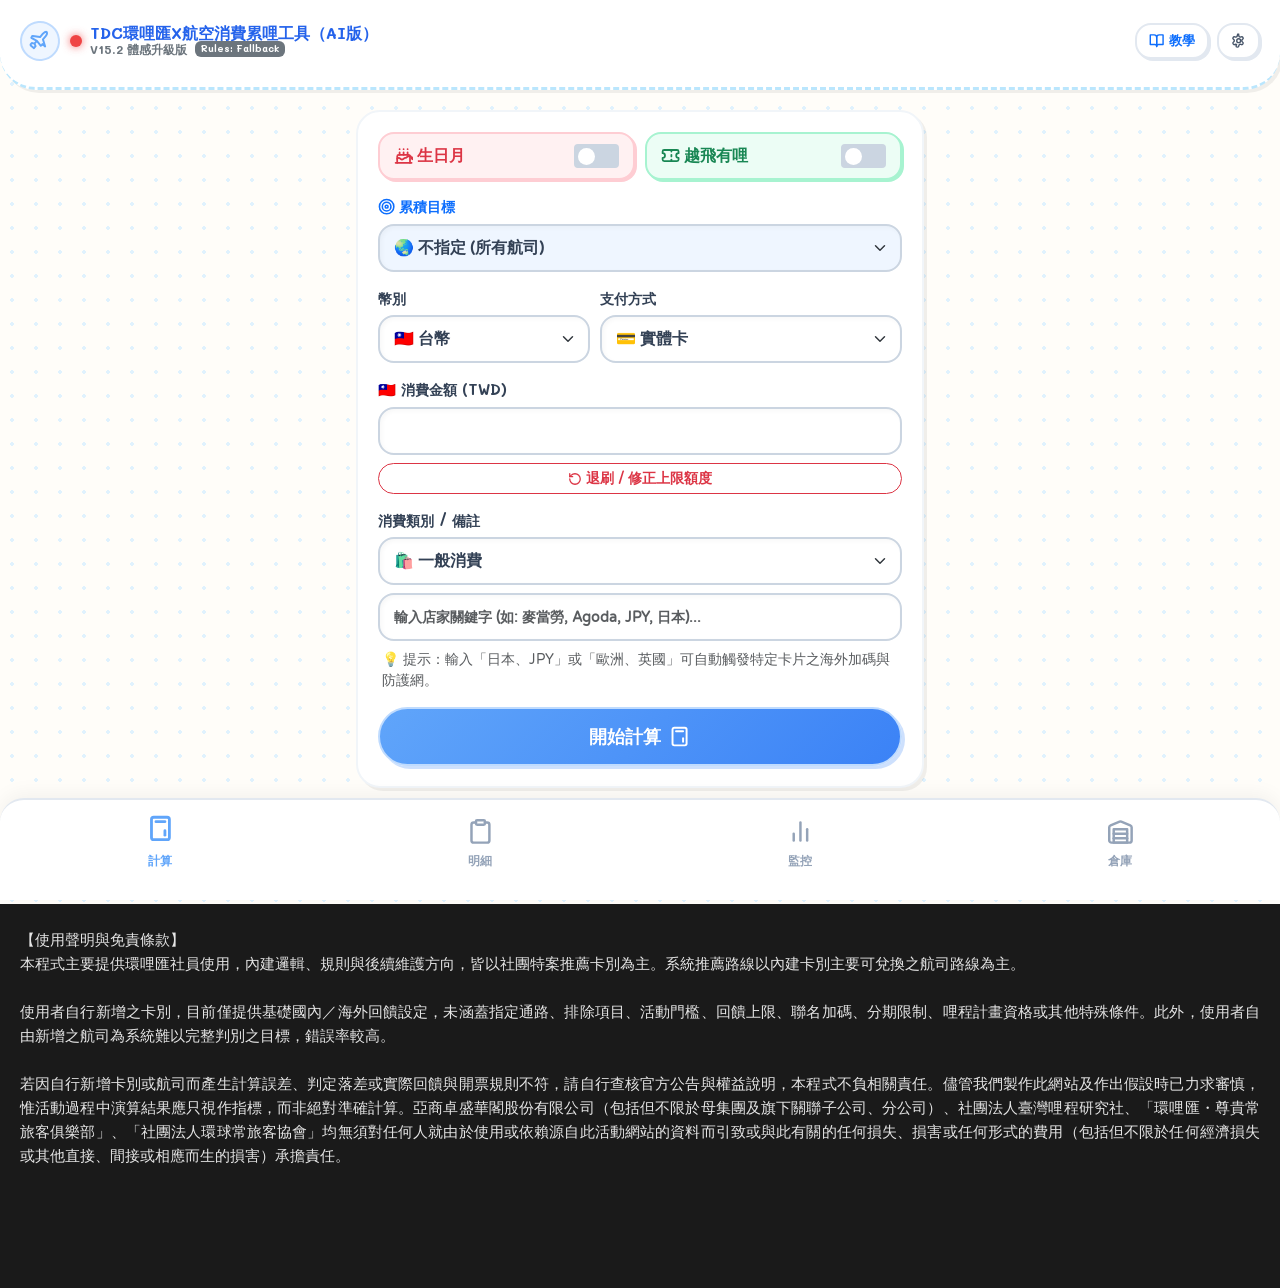
==== index.html @ 91fb5641 "Update index.html" ====
<!DOCTYPE html>
<html lang="zh-TW">
<head>
  <meta charset="UTF-8">
  <meta name="viewport" content="width=device-width, initial-scale=1.0, viewport-fit=cover">
  <title>TDC環哩匯X航空消費累哩工具（AI版） V15.2</title>

  <link href="https://fonts.googleapis.com/css2?family=Varela+Round&family=Mali:wght@500;700&family=Noto+Sans+TC:wght@400;700;900&display=swap" rel="stylesheet">
  <link href="https://cdn.jsdelivr.net/npm/bootstrap@5.3.0/dist/css/bootstrap.min.css" rel="stylesheet">
  <link href="css/style.css" rel="stylesheet">
</head>
<body>
  <svg xmlns="http://www.w3.org/2000/svg" style="display: none;">
    <symbol id="icon-plane" viewBox="0 0 24 24"><path d="M17.8 19.2 16 11l3.5-3.5C21 6 21.5 4 21 3c-.5-.5-2.5 0-4.5 1.5L13 8 4.8 6.2c-.5-.1-.9.2-1.1.6L3 8l6 4-3 3-3-1-2 2 4 4 2-2-1-3 3-3 4 6 1.2-.7c.4-.2.7-.6.6-1.1z"/></symbol>
    <symbol id="icon-book" viewBox="0 0 24 24"><path d="M2 3h6a4 4 0 0 1 4 4v14a3 3 0 0 0-3-3H2z"/><path d="M22 3h-6a4 4 0 0 0-4 4v14a3 3 0 0 1 3-3h7z"/></symbol>
    <symbol id="icon-gear" viewBox="0 0 24 24"><path d="M12.22 2h-.44a2 2 0 0 0-2 2v.18a2 2 0 0 1-1 1.73l-.43.25a2 2 0 0 1-2 0l-.15-.08a2 2 0 0 0-2.73.73l-.22.38a2 2 0 0 0 .73 2.73l.15.1a2 2 0 0 1 1 1.72v.51a2 2 0 0 1-1 1.74l-.15.09a2 2 0 0 0-.73 2.73l.22.38a2 2 0 0 0 2.73.73l.15-.08a2 2 0 0 1 2 0l.43.25a2 2 0 0 1-1 1.73V20a2 2 0 0 0 2 2h.44a2 2 0 0 0 2-2v-.18a2 2 0 0 1 1-1.73l.43-.25a2 2 0 0 1 2 0l.15.08a2 2 0 0 0 2.73-.73l.22-.39a2 2 0 0 0-.73-2.73l-.15-.08a2 2 0 0 1-1-1.74v-.5a2 2 0 0 1 1-1.74l.15-.09a2 2 0 0 0 .73-2.73l-.22-.38a2 2 0 0 0-2.73-.73l-.15.08a2 2 0 0 1-2 0l-.43-.25a2 2 0 0 1-1-1.73V4a2 2 0 0 0-2-2z"/><circle cx="12" cy="12" r="3"/></symbol>
    <symbol id="icon-cake" viewBox="0 0 24 24"><path d="M20 21v-8a2 2 0 0 0-2-2H6a2 2 0 0 0-2 2v8"/><path d="M4 16s.5-1 2-1 2.5 2 4 2 2.5-2 4-2 2.5-2 4-2 2.5-2 4 2 2-1 2-1"/><path d="M2 21h20"/><path d="M7 8v3"/><path d="M12 8v3"/><path d="M17 8v3"/><path d="M7 4h.01"/><path d="M12 4h.01"/><path d="M17 4h.01"/></symbol>
    <symbol id="icon-ticket" viewBox="0 0 24 24"><path d="M2 9a3 3 0 0 1 0 6v2a2 2 0 0 0 2 2h16a2 2 0 0 0 2-2v-2a3 3 0 0 1 0-6V7a2 2 0 0 0-2-2H4a2 2 0 0 0-2 2v2Z"/><path d="M13 5v2"/><path d="M13 17v2"/><path d="M13 11v2"/></symbol>
    <symbol id="icon-target" viewBox="0 0 24 24"><circle cx="12" cy="12" r="10"/><circle cx="12" cy="12" r="6"/><circle cx="12" cy="12" r="2"/></symbol>
    <symbol id="icon-calc" viewBox="0 0 24 24"><rect width="16" height="20" x="4" y="2" rx="2"/><line x1="8" x2="16" y1="6" y2="6"/><line x1="16" x2="16" y1="14" y2="18"/></symbol>
    <symbol id="icon-warn" viewBox="0 0 24 24"><path d="m21.73 18-8-14a2 2 0 0 0-3.48 0l-8 14A2 2 0 0 0 4 21h16a2 2 0 0 0 1.73-3Z"/><line x1="12" x2="12" y1="9" y2="13"/><line x1="12" x2="12.01" y1="17" y2="17"/></symbol>
    <symbol id="icon-list" viewBox="0 0 24 24"><rect width="8" height="4" x="8" y="2" rx="1" ry="1"/><path d="M16 4h2a2 2 0 0 1 2 2v14a2 2 0 0 1-2 2H6a2 2 0 0 1-2-2V6a2 2 0 0 1 2-2h2"/></symbol>
    <symbol id="icon-trash" viewBox="0 0 24 24"><path d="M3 6h18"/><path d="M19 6v14c0 1-1 2-2 2H7c-1 0-2-1-2-2V6"/><path d="M8 6V4c0-1 1-2 2-2h4c1 0 2 1 2 2v2"/><line x1="10" x2="10" y1="11" y2="17"/><line x1="14" x2="14" y1="11" y2="17"/></symbol>
    <symbol id="icon-chart" viewBox="0 0 24 24"><line x1="18" x2="18" y1="20" y2="10"/><line x1="12" x2="12" y1="20" y2="4"/><line x1="6" x2="6" y1="20" y2="14"/></symbol>
    <symbol id="icon-shield" viewBox="0 0 24 24"><path d="M12 22s8-4 8-10V5l-8-3-8 3v7c0 6 8 10 8 10z"/></symbol>
    <symbol id="icon-rocket" viewBox="0 0 24 24"><path d="M4.5 16.5c-1.5 1.26-2 5-2 5s3.74-.5 5-2c.71-.84.7-2.13-.09-2.91a2.18 2.18 0 0 0-2.91-.09z"/><path d="m12 15-3-3a22 22 0 0 1 2-3.95A12.88 12.88 0 0 1 22 2c0 2.72-.78 7.5-6 11a22.35 22.35 0 0 1-4 2z"/></symbol>
    <symbol id="icon-rotate" viewBox="0 0 24 24"><path d="M8 3 4 7l4 4"/><path d="M4 7h16"/><path d="M16 21l4-4-4-4"/><path d="M20 17H4"/></symbol>
    <symbol id="icon-pen" viewBox="0 0 24 24"><path d="M17 3a2.85 2.83 0 1 1 4 4L7.5 20.5 2 22l1.5-5.5Z"/></symbol>
    <symbol id="icon-warehouse" viewBox="0 0 24 24"><path d="M22 8.35V20a2 2 0 0 1-2 2H4a2 2 0 0 1-2-2V8.35A2 2 0 0 1 3.26 6.5l8-3.2a2 2 0 0 1 1.48 0l8 3.2A2 2 0 0 1 22 8.35Z"/><path d="M6 18h12"/><path d="M6 14h12"/><rect width="12" height="12" x="6" y="10"/></symbol>
    <symbol id="icon-map" viewBox="0 0 24 24"><path d="M20 10c0 6-8 12-8 12s-8-6-8-12a8 8 0 0 1 16 0Z"/><circle cx="12" cy="10" r="3"/></symbol>
    <symbol id="icon-box" viewBox="0 0 24 24"><path d="M21 8a2 2 0 0 0-1-1.73l-7-4a2 2 0 0 0-2 0l-7 4A2 2 0 0 0 3 8v8a2 2 0 0 0 1 1.73l7 4a2 2 0 0 0 2 0l7-4A2 2 0 0 0 21 16Z"/><path d="m3.3 7 8.7 5 8.7-5"/><path d="M12 22V12"/></symbol>
    <symbol id="icon-x" viewBox="0 0 24 24"><path d="M18 6 6 18"/><path d="m6 6 12 12"/></symbol>
    <symbol id="icon-copy" viewBox="0 0 24 24"><rect width="14" height="14" x="8" y="8" rx="2" ry="2"/><path d="M4 16c-1.1 0-2-.9-2-2V4c0-1.1.9-2 2-2h10c1.1 0 2 .9 2 2"/></symbol>
    <symbol id="icon-sparkle" viewBox="0 0 24 24"><path d="m12 3-1.912 5.813a2 2 0 0 1-1.275 1.275L3 12l5.813 1.912a2 2 0 0 1 1.275 1.275L12 21l1.912-5.813a2 2 0 0 1 1.275-1.275L21 12l-5.813-1.912a2 2 0 0 1-1.275-1.275L12 3Z" fill="currentColor" stroke="none"/></symbol>
    <symbol id="icon-external" viewBox="0 0 24 24"><path d="M18 13v6a2 2 0 0 1-2 2H5a2 2 0 0 1-2-2V8a2 2 0 0 1 2-2h6"/><polyline points="15 3 21 3 21 9"/><line x1="10" x2="21" y1="14" y2="3"/></symbol>
    <symbol id="icon-refresh" viewBox="0 0 24 24"><path d="M3 12a9 9 0 1 0 9-9 9.75 9.75 0 0 0-6.74 2.74L3 8"/><path d="M3 3v5h5"/></symbol>
    <symbol id="icon-type" viewBox="0 0 24 24"><polyline points="4 7 4 4 20 4 20 7"/><line x1="9" x2="15" y1="20" y2="20"/><line x1="12" x2="12" y1="4" y2="20"/></symbol>
  </svg>

  <div class="header">
    <div class="tdc-flex tdc-align-center tdc-w-100">
      <div class="header-icon"><svg class="lucide"><use href="#icon-plane"/></svg></div>
      <div class="header-title tdc-flex tdc-align-center">
        <div id="sync-indicator" class="sync-dot sync-green me-2" title="點擊強制對齊最新規章" onclick="triggerSync()"></div>
        <div style="min-width: 0;">
            <h5>TDC環哩匯X航空消費累哩工具（AI版）</h5>
            <small class="text-secondary fw-bold">V15.2 體感升級版<span id="hsbc-adapter-status" class="badge bg-warning text-dark ms-2" style="font-size: 0.6rem; transform: translateY(-2px); display: inline-block;">Rules: Standby</span></small>
        </div>
      </div>
      <div class="header-btn-group">
          <button class="btn-header text-primary" onclick="openGuide()"><svg class="lucide me-1"><use href="#icon-book"/></svg> <span class="btn-text-hide">教學</span></button>
          <button class="btn-header" onclick="openSettings()"><svg class="lucide"><use href="#icon-gear"/></svg></button>
      </div>
    </div>
  </div>

  <div class="container-custom">
    <div id="page-calc" class="page-section">
      <div class="card-box">
        <div class="tdc-row tdc-mb-3">
          <div class="tdc-col-6">
            <label class="switch-group" id="switch-box-birthdayMode" style="background:#fff1f2; border-color:#fecdd3; box-shadow: 2px 2px 0 #fecdd3;">
              <span class="switch-label text-danger"><svg class="lucide"><use href="#icon-cake"/></svg> 生日月</span>
              <input class="form-check-input flex-shrink-0" type="checkbox" id="birthdayMode">
            </label>
          </div>
          <div class="tdc-col-6">
            <label class="switch-group" id="switch-box-flyMode" style="background:#ecfdf5; border-color:#a7f3d0; box-shadow: 2px 2px 0 #a7f3d0;">
              <span class="switch-label text-success"><svg class="lucide"><use href="#icon-ticket"/></svg> 越飛有哩</span>
              <input class="form-check-input flex-shrink-0" type="checkbox" id="flyMode">
            </label>
          </div>
        </div>

        <div class="tdc-mb-3">
          <label class="form-label text-primary tdc-flex tdc-align-center"><svg class="lucide me-1"><use href="#icon-target"/></svg> 累積目標</label>
          <select id="redemption-target" class="form-select border-primary" style="background-color: #eff6ff !important; border-width: 2px;">
            <option value="ALL">🌏 不指定 (所有航司)</option>
            <option value="AM_BR">🌏 亞萬 / 長榮 (AM / BR)</option>
            <option value="CI">🌸 中華航空 (CI)</option>
          </select>
        </div>
        <div class="tdc-row tdc-mb-1">
            <div class="tdc-col-5">
              <label class="form-label">幣別</label>
              <select id="currency-type" class="form-select" onchange="toggleFxInput(this.value)">
                <option value="TWD">🇹🇼 台幣</option>
                <option value="FOREIGN">🌎 外幣</option>
              </select>
            </div>
            <div class="tdc-col-7">
              <label class="form-label">支付方式</label>
              <select id="payment" class="form-select">
                <option value="physical">💳 實體卡</option>
                <option value="online">🌐 線上/網購</option>
                <option value="apple_pay">🍎 Apple Pay</option>
                <option value="line_pay">🟩 LINE Pay</option>
              </select>
            </div>
        </div>

        <div id="fx-input-group" class="mt-2 tdc-mb-2 p-3" style="background: #f0f9ff; border: 2px dashed #bae6fd; border-radius: 16px; display: none;">
            <div class="tdc-flex tdc-justify-between tdc-align-center tdc-mb-2">
                <label class="form-label text-primary small tdc-m-0">設定外幣與匯率</label>
                <a href="https://rate.bot.com.tw/xrt?Lang=zh-TW" target="_blank" class="small fw-bold tdc-flex tdc-align-center text-primary-dark"><svg class="lucide me-1" style="width:14px;height:14px;"><use href="#icon-external"/></svg> 牌告匯率參考</a>
            </div>
            <div class="tdc-row tdc-mb-2">
                <div class="tdc-col-5">
                    <div class="input-wrapper">
                        <input type="text" id="fx-currency-code" class="form-control text-center fw-bold pe-5" placeholder="如: 日本/JPY" oninput="handleCurrencyInput(this.value)">
                        <button class="btn-inline-clear" type="button" onclick="clearFxCurrencyCode()">⊗</button>
                    </div>
                </div>
                <div class="tdc-col-7">
                    <button class="btn btn-outline-primary tdc-w-100 h-100 fw-bold rounded-pill" type="button" onclick="autoFetchFxRate()" id="btn-fetch-fx">
                        <svg class="lucide me-1" style="width:16px;height:16px;"><use href="#icon-refresh"/></svg>自動帶入匯率
                    </button>
                </div>
            </div>
            <div id="fx-currency-hint" class="small fw-bold text-success tdc-mb-2" style="display:none;"></div>
            <div class="tdc-flex tdc-align-center gap-2 tdc-mb-1 mt-2">
                <span class="fw-bold text-secondary" style="white-space: nowrap;">1 外幣 =</span>
                <div class="input-wrapper tdc-grow-1">
                    <input type="number" id="fx-rate-input" class="form-control pe-5" placeholder="可手動修改" inputmode="decimal" min="0" step="0.0001" oninput="updateFxFeedback(true)">
                    <button class="btn-inline-clear" type="button" onclick="clearInput('fx-rate-input')">⊗</button>
                </div>
                <span class="fw-bold text-secondary">TWD</span>
            </div>
            <div id="fx-feedback" class="small fw-bold mt-2" style="color: #ef4444; display: none;">
                💡 實質匯率 (含1.5%)：<span id="fx-real-rate">0</span>
                <span id="fx-manual-warning" class="text-warning ms-2" style="display:none;">(✏️ 已手動覆寫匯率)</span>
                <div id="fx-api-time" class="text-muted mt-1 fw-normal" style="font-size: 0.75rem; display: none;"></div>
            </div>
        </div>

        <div class="tdc-mb-3 mt-3">
          <label class="form-label" id="amount-label">🇹🇼 消費金額 (TWD)</label>
          <div class="input-wrapper">
            <input type="number" id="amount" class="form-control pe-5" placeholder=" " inputmode="decimal" oninput="checkInputStyle(this)">
            <button class="btn-inline-clear" type="button" onclick="clearInput('amount')">⊗</button>
          </div>
          <button class="btn btn-outline-danger btn-sm tdc-w-100 mt-2 rounded-pill fw-bold" onclick="toggleNegative('amount')"><svg class="lucide me-1" style="width:14px;height:14px;"><use href="#icon-refresh"/></svg>退刷 / 修正上限額度</button>
        </div>

        <div class="tdc-mb-3">
          <label class="form-label">消費類別 / 備註</label>
          <select id="category" class="form-select tdc-mb-2" onchange="updateKeywordPlaceholder()"></select>
          <div class="input-wrapper">
            <input type="text" id="keyword-input" class="form-control pe-5" placeholder="輸入店家關鍵字 (如: 麥當勞, Agoda, JPY, 日本)..." style="font-size:0.9rem;">
            <button class="btn-inline-clear" type="button" onclick="clearInput('keyword-input')">⊗</button>
          </div>
          <div class="small text-muted mt-2 px-1">💡 提示：輸入「日本、JPY」或「歐洲、英國」可自動觸發特定卡片之海外加碼與防護網。</div>
        </div>

        <button onclick="calculate()" class="btn-action">開始計算 <svg class="lucide ms-2"><use href="#icon-calc"/></svg></button>
      </div>

      <div id="fx-calc-board" class="tdc-mb-3 p-3 shadow-sm" style="background: #fdf4ff; border: 2px dashed #e879f9; border-radius: 16px; display: none;"></div>

      <div id="result-area" style="display: none;">
        <div id="tactical-advice-container" style="display: none;"></div>
        <div id="cards-container"></div>
        <div id="airline-links-container" class="link-row mt-3 tdc-mb-3" style="display: none;"></div>
      </div>
    </div>

    <div id="page-list" class="page-section" style="display:none;">
        <div class="tdc-flex tdc-justify-between align-items-end tdc-mb-3 px-1">
            <h5 class="text-primary mb-0 tdc-flex tdc-align-center"><svg class="lucide me-2"><use href="#icon-list"/></svg>待結算明細</h5>
            <span class="badge bg-secondary rounded-pill" id="pending-count" style="font-size:0.8rem;">0 筆</span>
        </div>
        <div id="transaction-list-container"></div>
    </div>

    <div id="page-status" class="page-section" style="display:none;">
      <div class="card-box">
        <h5 class="tdc-mb-3 text-primary tdc-flex tdc-align-center"><svg class="lucide me-2"><use href="#icon-chart"/></svg>本期總帳</h5>
        <div id="status-container"></div>
        <div class="mt-3 tdc-flex gap-2">
           <button onclick="clearCurrentStats()" class="btn btn-outline-danger tdc-grow-1 font-hand fw-bold rounded-pill">全部重置</button>
           <button onclick="batchImport()" class="btn btn-success tdc-grow-1 font-hand fw-bold rounded-pill" style="box-shadow: 2px 2px 0 #047857;">一鍵進倉</button>
        </div>
      </div>
      <div class="card-box mt-3" style="background:#fffbeb; border-color:#fde68a;">
        <h5 class="tdc-mb-3 text-warning tdc-flex tdc-align-center" style="color:#b45309;"><svg class="lucide me-2"><use href="#icon-shield"/></svg>上限小管家</h5>
        <div id="limits-container"></div>
      </div>
    </div>

    <div id="page-warehouse" class="page-section" style="display:none;">
        <div class="tdc-flex p-1 tdc-mb-3" style="background: #e2e8f0; border-radius: 50px; box-shadow: inset 0 2px 4px rgba(0,0,0,0.05);">
            <button class="tdc-grow-1 btn font-hand fw-bold rounded-pill" id="tab-btn-manage" onclick="switchWarehouseTab('manage')" style="color: #64748b; border:none;">資產管理</button>
            <button class="tdc-grow-1 btn font-hand fw-bold rounded-pill active" id="tab-btn-planner" onclick="switchWarehouseTab('planner')" style="background: #ffffff; color: var(--primary-dark); box-shadow: 0 2px 8px rgba(0,0,0,0.08); border:none;">兌換試算</button>
        </div>

        <div id="warehouse-view-manage" style="display:none;">
            <div class="input-block-card">
                <div class="input-block-title text-primary"><svg class="lucide me-2"><use href="#icon-plane"/></svg> 板塊 A：存入航空哩程</div>
                <div class="tdc-mb-2"><input id="native-airline-name" class="form-control" placeholder="航司名稱 (例如: 華航)"></div>
                <div class="tdc-mb-3"><input id="native-current" type="number" class="form-control" placeholder=" "></div>
                <button onclick="addNativeAsset()" class="btn btn-outline-primary tdc-w-100 rounded-pill font-hand fw-bold">存入帳戶</button>
                <div class="small text-muted mt-2 tdc-text-center">💡 系統將主動比對相似名稱並引導歸戶合併</div>
            </div>

            <div class="input-block-card" style="border-color: #cbd5e1;">
                <div class="input-block-title text-secondary"><svg class="lucide me-2"><use href="#icon-box"/></svg> 板塊 B：通用積分資產</div>
                <div class="tdc-row tdc-mb-2">
                    <div class="tdc-col-7"><input id="raw-point-name" class="form-control" placeholder="名稱 (如: 萬豪, 小樹點)"></div>
                    <div class="tdc-col-5"><input id="raw-point-current" type="number" class="form-control" placeholder=" "></div>
                </div>
                <button onclick="addRawAsset()" class="btn btn-outline-secondary tdc-w-100 rounded-pill font-hand fw-bold">存入資產庫</button>
                <div class="small text-muted mt-2 tdc-text-center">💡 僅記錄名稱與數量，不具備換算公式</div>
            </div>

            <div class="input-block-card">
                <div class="input-block-title text-warning" style="color:#d97706;"><svg class="lucide me-2"><use href="#icon-rotate"/></svg> 板塊 C：實際轉點操作</div>
                <div class="tdc-row tdc-mb-2">
                    <div class="tdc-col-7"><input id="trans-source-name" class="form-control" placeholder="扣除來源 (如: 匯豐旅人)"></div>
                    <div class="tdc-col-5"><input id="trans-current" type="number" class="form-control" placeholder=" "></div>
                </div>
                <div class="tdc-mb-2"><input id="trans-target-airline" class="form-control" placeholder="轉入航司 (如: 華航)"></div>
                <div class="bg-light p-2 rounded-3 border tdc-mb-3">
                    <label class="small text-muted fw-bold tdc-mb-1">轉出公式 (例如: 3點 = 1哩)</label>
                    <div class="tdc-flex tdc-align-center gap-2 tdc-mb-2">
                        <input id="trans-unit-points" type="number" class="form-control" placeholder=" "> <span>點 =</span>
                        <input id="trans-unit-miles" type="number" class="form-control" placeholder=" "> <span>哩</span>
                    </div>
                    <label class="small text-primary fw-bold tdc-mb-1 mt-2">✨ 額外轉換加碼 <span class="text-danger">(選填)</span></label>
                    <div class="tdc-flex tdc-align-center gap-2">
                        <span class="small fw-bold text-muted">每滿</span>
                        <input id="trans-bonus-req" type="number" class="form-control form-control-sm" placeholder=" ">
                        <span class="small fw-bold text-muted">加贈</span>
                        <input id="trans-bonus-give" type="number" class="form-control form-control-sm" placeholder=" ">
                        <span class="small fw-bold text-muted">哩</span>
                    </div>
                </div>
                <button onclick="addTransferAsset()" class="btn btn-outline-warning tdc-w-100 rounded-pill font-hand fw-bold" style="color:#b45309; border-color:#d97706;">確認轉出並扣抵</button>
                <div class="small text-muted mt-2 tdc-text-center">💡 系統將自動扣除來源餘額，並併入目標航司</div>
            </div>

            <div id="warehouse-list"></div>
        </div>
        <div id="warehouse-view-planner">
            <div class="tdc-flex gap-2 tdc-mb-3">
                <button class="ai-btn-purple tdc-grow-1 tdc-flex flex-column tdc-align-center tdc-justify-center" onclick="startAIDiagnosis('global')">
                    <svg class="tdc-mb-1" style="width:20px;height:20px;"><use href="#icon-sparkle"/></svg>
                    全局資產巔峰推薦
                </button>
                <button class="ai-btn-blue tdc-grow-1 tdc-flex flex-column tdc-align-center tdc-justify-center" onclick="startAIDiagnosis('specific')">
                    <svg class="tdc-mb-1" style="width:20px;height:20px;"><use href="#icon-target"/></svg>
                    指定航線達成方案
                </button>
            </div>

            <div class="card-box" style="background: linear-gradient(to bottom, #eff6ff, #ffffff); position: relative;">
              <h5 class="tdc-mb-3 text-primary tdc-flex tdc-align-center"><svg class="lucide me-2"><use href="#icon-map"/></svg>設定全球兌換目標</h5>
              <div class="tdc-row tdc-mb-2">
                  <div class="tdc-col-6"><label class="form-label small fw-bold">🛫 出發地</label>
                      <select id="planner-from" class="form-select" onchange="runPlannerCalc()">
                          <option value="TW">🇹🇼 台灣</option><option value="HK_MO">🇭🇰 港澳</option><option value="CN">🇨🇳 中國大陸</option><option value="NE_ASIA">🌸 東北亞</option><option value="SE_ASIA">🥥 東南亞</option>
                          <option value="S_ASIA">🕌 南亞 (含馬爾地夫)</option><option value="OCEANIA">🦘 大洋洲 (含關島/帛琉)</option>
                          <option value="NA_W">🗽 北美西岸</option><option value="NA_E">🍎 北美東岸</option><option value="EU">🏰 歐洲</option>
                          <option value="AFRICA">🦁 非洲</option><option value="S_AMERICA">🗿 南美洲</option>
                      </select>
                  </div>
                  <div class="tdc-col-6"><label class="form-label small fw-bold">🛬 目的地</label>
                      <select id="planner-to" class="form-select" onchange="runPlannerCalc()">
                          <option value="TW">🇹🇼 台灣</option><option value="HK_MO">🇭🇰 港澳</option><option value="CN">🇨🇳 中國大陸</option><option value="NE_ASIA" selected>🌸 東北亞</option><option value="SE_ASIA">🥥 東南亞</option>
                          <option value="S_ASIA">🕌 南亞 (含馬爾地夫)</option><option value="OCEANIA">🦘 大洋洲 (含關島/帛琉)</option>
                          <option value="NA_W">🗽 北美西岸</option><option value="NA_E">🍎 北美東岸</option><option value="EU">🏰 歐洲</option>
                          <option value="AFRICA">🦁 非洲</option><option value="S_AMERICA">🗿 南美洲</option>
                      </select>
                  </div>
              </div>
              <div class="tdc-row tdc-mb-2">
                <div class="tdc-col-6"><label class="form-label small fw-bold">📅 出發日期</label><input type="date" id="planner-date" class="form-control" onchange="runPlannerCalc()"></div>
                <div class="tdc-col-6"><label class="form-label small fw-bold">選擇艙等</label><select id="planner-class" class="form-select" onchange="runPlannerCalc()"><option value="Y">💺 經濟艙</option><option value="C">🥂 商務艙</option><option value="F">👑 頭等艙</option></select></div>
              </div>

              <label class="switch-group tdc-mb-2">
                <span class="switch-label fw-bold"><svg class="lucide me-1"><use href="#icon-rotate"/></svg> 行程：<span id="trip-label">來回 (Round-trip)</span></span>
                <input class="form-check-input" type="checkbox" id="planner-trip-type" checked onchange="togglePlannerTrip()">
              </label>
            </div>

            <div class="tdc-mb-3 px-1 mt-3">
                <h6 class="fw-bold text-secondary tdc-mb-2 tdc-flex tdc-align-center"><svg class="lucide me-1"><use href="#icon-box"/></svg>勾選要動用的倉庫資源</h6>
                <div id="planner-asset-container"></div>
            </div>

            <div id="planner-results-container"></div>
        </div>
    </div>
  </div>

  <div class="nav-bottom">
    <button class="nav-item active" onclick="switchPage('calc', this)"><svg class="lucide"><use href="#icon-calc"/></svg>計算</button>
    <button class="nav-item" onclick="switchPage('list', this)"><div style="position:relative;"><svg class="lucide"><use href="#icon-list"/></svg><span id="nav-badge-list" class="position-absolute top-0 start-100 translate-middle badge rounded-pill bg-danger" style="display:none; font-size: 0.5rem;">0</span></div>明細</button>
    <button class="nav-item" onclick="switchPage('status', this)"><svg class="lucide"><use href="#icon-chart"/></svg>監控</button>
    <button class="nav-item" onclick="switchPage('warehouse', this)"><svg class="lucide"><use href="#icon-warehouse"/></svg>倉庫</button>
  </div>

  <footer class="footer-disclaimer">
    【使用聲明與免責條款】<br>
    本程式主要提供環哩匯社員使用，內建邏輯、規則與後續維護方向，皆以社團特案推薦卡別為主。系統推薦路線以內建卡別主要可兌換之航司路線為主。<br><br>
    使用者自行新增之卡別，目前僅提供基礎國內／海外回饋設定，未涵蓋指定通路、排除項目、活動門檻、回饋上限、聯名加碼、分期限制、哩程計畫資格或其他特殊條件。此外，使用者自由新增之航司為系統難以完整判別之目標，錯誤率較高。<br><br>
    若因自行新增卡別或航司而產生計算誤差、判定落差或實際回饋與開票規則不符，請自行查核官方公告與權益說明，本程式不負相關責任。儘管我們製作此網站及作出假設時已力求審慎，惟活動過程中演算結果應只視作指標，而非絕對準確計算。亞商卓盛華閣股份有限公司（包括但不限於母集團及旗下關聯子公司、分公司）、社團法人臺灣哩程研究社、「環哩匯・尊貴常旅客俱樂部」、「社團法人環球常旅客協會」均無須對任何人就由於使用或依賴源自此活動網站的資料而引致或與此有關的任何損失、損害或任何形式的費用（包括但不限於任何經濟損失或其他直接、間接或相應而生的損害）承擔責任。
  </footer>

  <div class="modal fade" id="customConfirmModal" tabindex="-1">
    <div class="modal-dialog modal-dialog-centered">
      <div class="modal-content tdc-text-center p-4">
        <svg class="lucide text-danger mx-auto tdc-mb-3" style="width:3rem;height:3rem;"><use href="#icon-warn"/></svg>
        <p class="tdc-mb-2 fw-bold text-danger fs-5">確定要還原數據嗎？</p>
        <p class="mb-4 small text-muted">這將完全覆蓋目前手機內的所有紀錄，建議您先執行搬家備份！</p>
        <div class="tdc-flex gap-2 tdc-w-100">
          <button type="button" class="btn btn-light tdc-grow-1 rounded-pill" onclick="hideConfirmModal()">取消</button>
          <button type="button" class="btn btn-danger tdc-grow-1 rounded-pill fw-bold" id="confirm-restore-btn">確定還原</button>
        </div>
      </div>
    </div>
  </div>

  <div class="modal fade" id="manualAdjustModal" tabindex="-1">
    <div class="modal-dialog modal-dialog-centered">
      <div class="modal-content p-4 border-0" style="background: #fffbeb;">
        <h5 class="fw-bold tdc-mb-3 tdc-flex tdc-align-center" style="color: #b45309;"><svg class="lucide me-2"><use href="#icon-pen"/></svg> 人工微調修正</h5>
        <p class="small text-muted tdc-mb-3">若系統計算因匯率或四捨五入產生誤差，請在此輸入您實際獲取的正確數字以進行記帳：</p>
        <div class="input-wrapper tdc-mb-3">
            <input type="number" id="manual-adjust-val" class="form-control border-warning pe-5" placeholder=" " style="font-size: 1.2rem; color: #b45309 !important;">
            <button class="btn-inline-clear" type="button" onclick="clearInput('manual-adjust-val')">⊗</button>
        </div>
        <input type="hidden" id="manual-adjust-idx">
        <div class="tdc-flex gap-2">
          <button type="button" class="btn btn-light tdc-grow-1 rounded-pill" data-bs-dismiss="modal">取消</button>
          <button type="button" class="btn btn-warning text-white tdc-grow-1 rounded-pill fw-bold" onclick="confirmManualAdjust()" style="background: #f59e0b; border:none; box-shadow: 2px 2px 0 #d97706;">強制記帳</button>
        </div>
      </div>
    </div>
  </div>

  <div class="modal fade" id="editLimitModal" tabindex="-1">
    <div class="modal-dialog modal-dialog-centered">
      <div class="modal-content p-4 border-0" style="background: #f8fafc;">
        <h5 class="fw-bold tdc-mb-3 tdc-flex tdc-align-center text-primary-dark"><svg class="lucide me-2"><use href="#icon-pen"/></svg> 修改已消耗額度</h5>
        <p class="small text-muted tdc-mb-3">請輸入此卡片本期「已經消耗」的累積金額。系統將直接覆寫現有進度：</p>
        <div class="input-wrapper tdc-mb-3">
            <input type="number" id="edit-limit-val" class="form-control border-primary pe-5" placeholder=" " style="font-size: 1.2rem; color: #1e40af !important;">
            <button class="btn-inline-clear" type="button" onclick="clearInput('edit-limit-val')">⊗</button>
        </div>
        <input type="hidden" id="edit-limit-id">
        <div class="tdc-flex gap-2">
          <button type="button" class="btn btn-light tdc-grow-1 rounded-pill" data-bs-dismiss="modal">取消</button>
          <button type="button" class="btn btn-primary tdc-grow-1 rounded-pill fw-bold" onclick="confirmEditLimit()">確認修改</button>
        </div>
      </div>
    </div>
  </div>

  <div class="modal fade" id="aiIntroModal" tabindex="-1">
    <div class="modal-dialog modal-dialog-centered">
      <div class="modal-content p-4" style="background: linear-gradient(to bottom, #faf5ff, #ffffff);">
        <div class="tdc-text-center tdc-mb-3">
            <svg class="text-primary tdc-mb-2" style="width:2rem;height:2rem; color:#a855f7 !important;"><use href="#icon-sparkle"/></svg>
            <h5 class="fw-bold tdc-m-0" style="color: #4c1d95;">解鎖雙引擎 AI 戰略軍師</h5>
        </div>
        <div class="px-2 mb-4">
          <div class="tdc-flex align-items-start tdc-mb-3"><div class="fw-bold me-2 mt-1" style="color:#8b5cf6;">●</div><div class="small"><b>全局巔峰推薦</b>：掃描所有資產，主動找出單哩價值最高的隱藏航線。</div></div>
          <div class="tdc-flex align-items-start tdc-mb-3"><div class="fw-bold me-2 mt-1" style="color:#8b5cf6;">●</div><div class="small"><b>指定路徑精算</b>：鎖定您的目的地，提供直飛、聯盟、套利等多種方案對比。</div></div>
          <div class="tdc-flex align-items-start tdc-mb-3"><div class="fw-bold me-2 mt-1" style="color:#8b5cf6;">●</div><div class="small"><b>實時規章審計</b>：比對最新官方鐵律，主動糾正過時比例。</div></div>
        </div>
        <button class="btn btn-primary tdc-w-100 rounded-pill fw-bold font-hand py-2" style="background: var(--ai-purple); border:none; box-shadow: 0 4px 10px rgba(124,58,237,0.3);" onclick="goToSettingsFromAI()">前往設定解鎖</button>
      </div>
    </div>
  </div>

  <div class="modal fade" id="settingsModal" tabindex="-1">
    <div class="modal-dialog modal-dialog-scrollable">
      <div class="modal-content">
        <div class="tdc-flex tdc-justify-between tdc-align-center tdc-mb-3">
            <h5 class="fw-bold tdc-m-0 tdc-flex tdc-align-center"><svg class="lucide me-2 text-primary"><use href="#icon-gear"/></svg>系統設定與管理</h5>
            <button type="button" class="btn-close" data-bs-dismiss="modal"></button>
        </div>
        <div class="modal-body p-0">
          <div class="mb-4">
            <div class="tdc-flex tdc-justify-between tdc-align-center tdc-mb-2">
              <label class="fw-bold text-primary small tdc-m-0" style="color:#6d28d9 !important;">Google Gemini API 金鑰</label>
              <a href="https://aistudio.google.com/app/apikey" target="_blank" class="small text-decoration-none fw-bold" style="color: #8b5cf6;">如何取得 Key？</a>
            </div>
            <div class="input-wrapper tdc-mb-2">
                <input type="password" id="gemini-key" class="form-control rounded-pill pe-5" placeholder="貼上金鑰解鎖雙引擎 AI">
                <button class="btn-inline-clear" type="button" onclick="clearInput('gemini-key')">⊗</button>
            </div>
            <div class="small text-secondary mt-1 mb-3 px-1" style="line-height: 1.5; text-align: justify;">
              💡 本工具為免費提供，AI 診斷需使用您個人的 Google Gemini API 金鑰。系統預設呼叫 Flash 類輕量模型，一般日常使用通常落在 Google 提供的免費額度範圍內。若您的 Google 專案已啟用付費，或您改用付費模型、超過免費額度，仍可能依官方規則計費，請自行留意額度狀況。
            </div>
            <div style="display:none;">
            <div class="tdc-flex tdc-justify-between tdc-align-center mt-3 tdc-mb-2">
              <label class="fw-bold text-danger small tdc-m-0">GitHub Gist Token (維護者權限)</label>
            </div>
            <div class="input-wrapper">
                <input type="password" id="github-token" class="form-control rounded-pill border-danger pe-5" placeholder="一般使用者請留空">
                <button class="btn-inline-clear" type="button" onclick="clearInput('github-token')">⊗</button>
            </div>
            <div class="small text-muted mt-1 px-2">填寫此欄位，AI 戰報將自動產出 rules.json 補丁代碼區塊。</div>
            </div>
            <div class="security-alert-box mt-3">
              <div class="fw-bold tdc-mb-1 tdc-flex tdc-align-center"><svg class="lucide me-1"><use href="#icon-shield"/></svg> 資安與隱私承諾</div>
              <ul class="mb-0 ps-3">
                <li>本工具為純前端架構，無第三方伺服器。</li>
                <li>金鑰僅儲存於設備本地，請安心使用。</li>
              </ul>
            </div>
          </div>
          <div class="mb-4">
            <div class="fw-bold tdc-mb-2 text-primary">加碼資格確認</div>
            <label class="switch-group tdc-mb-2" for="setting-hsbc-autopay">
                <span class="switch-label">匯豐 Live+ 自動扣繳 <small class="text-muted fw-normal">(精選+1%)</small></span>
                <input class="form-check-input" type="checkbox" id="setting-hsbc-autopay">
            </label>
          </div>
          <div class="mb-4 p-3" style="background: #f8fafc; border: 1px solid #e2e8f0; border-radius: 16px;">
            <div class="fw-bold tdc-mb-2 text-primary-dark tdc-flex tdc-align-center"><svg class="lucide me-1"><use href="#icon-target"/></svg>卡片結帳日設定 (1~31)</div>
            <div class="small text-muted tdc-mb-3">設定後將精準連動您的月度額度歸零進度</div>
            <div id="billing-days-container"></div>
          </div>
          <div class="mb-4">
            <div class="fw-bold tdc-mb-2 text-primary">內建神卡開關 (影響計算與監控)</div>
            <div id="builtin-cards-list"></div>
          </div>
          <div class="mb-4">
            <div class="fw-bold tdc-mb-2 text-primary">自訂卡片 (含客製化防護)</div>
            <div class="alert alert-warning px-3 py-2 small fw-bold tdc-mb-3" style="background-color: #fffbeb; border: 1px solid #fde68a; color: #b45309; border-radius: 12px; line-height: 1.5;">
              ⚠️ 系統提醒：自訂卡片僅提供基礎回饋計算，未涵蓋活動門檻、排除項目、回饋上限等複雜條件；若有誤差請自行核對官方公告，本程式不負相關責任。
            </div>
            <div id="custom-cards-list"></div>
            <button class="btn btn-light tdc-w-100 mt-2 font-hand" onclick="addCustomCard()">+ 新增自訂卡片</button>
          </div>
          <div class="mb-4" style="background: #fff7ed; border: 2px dashed #fed7aa; border-radius: 20px; padding: 16px;">
            <div class="fw-bold tdc-mb-3 text-warning tdc-flex tdc-align-center" style="color:#b45309;"><svg class="lucide me-2"><use href="#icon-copy"/></svg> 💾 數據搬家中心</div>
            <button class="btn btn-warning tdc-w-100 fw-bold rounded-pill tdc-mb-2 font-hand text-white" style="background: #f59e0b; border:none; padding:12px;" onclick="exportDataMagic()">複製搬家代碼</button>
            <button class="btn btn-primary tdc-w-100 fw-bold rounded-pill font-hand" style="background: #3b82f6; border:none; padding:12px;" onclick="triggerRestoreFlow()">貼上還原代碼</button>
          </div>
          <button class="btn btn-primary tdc-w-100 rounded-pill fw-bold font-hand py-2 mb-3" onclick="saveSettings()">儲存設定</button>
        </div>
      </div>
    </div>
  </div>

  <div class="modal fade" id="aiReportModal" tabindex="-1">
    <div class="modal-dialog modal-dialog-centered modal-dialog-scrollable">
      <div class="modal-content p-3 border-0" style="background: #f8fafc;" id="ai-modal-content-wrap">
        <div class="tdc-flex tdc-justify-between tdc-align-center tdc-mb-3">
          <h5 class="fw-bold tdc-m-0 tdc-flex tdc-align-center" id="ai-modal-title" style="color: #6d28d9;"><svg class="me-2" style="width:20px;height:20px;"><use href="#icon-sparkle"/></svg>系統診斷回報</h5>
          <div class="tdc-flex tdc-align-center gap-2">
            <button type="button" class="btn btn-sm btn-outline-secondary rounded-circle p-1" onclick="toggleAITextSize()" title="切換字體大小"><svg class="lucide" style="width:16px;height:16px;"><use href="#icon-type"/></svg></button>
            <button type="button" class="btn-close" data-bs-dismiss="modal"></button>
          </div>
        </div>
        <div class="modal-body p-0" id="ai-report-content"></div>
      </div>
    </div>
  </div>

  <div class="modal fade" id="guideModal" tabindex="-1">
    <div class="modal-dialog modal-dialog-scrollable">
      <div class="modal-content border-0">
        <div class="tdc-flex tdc-justify-between tdc-align-center tdc-mb-3 p-3 pb-0">
          <h5 class="fw-bold tdc-m-0 tdc-flex tdc-align-center text-primary-dark"><svg class="lucide me-2"><use href="#icon-book"/></svg>SOP 戰略操作指南</h5>
          <button type="button" class="btn-close" data-bs-dismiss="modal"></button>
        </div>
        <div class="modal-body p-3 pt-0">
          <div class="p-3 tdc-mb-3" style="background-color: #f0f4f3; border-left: 5px solid #84a59d; border-radius: 12px;">
            <div class="tdc-flex tdc-align-center tdc-mb-2">
              <span class="badge rounded-pill me-2" style="background:#84a59d; font-size:1rem;">1</span>
              <h6 class="fw-bold tdc-m-0" style="color:#2f4f4f;">首頁計算怎麼用</h6>
            </div>
            <ul class="small text-muted ps-3 mb-0" style="line-height:1.8;">
              <li>先輸入消費金額、支付方式與類別，再按「開始計算」。</li>
              <li>系統會依目前內建規則，列出最適合的卡片與預估哩程/積分。</li>
              <li>若要把結果存起來，請按卡片下方的「記帳」。</li>
              <li>若是退刷或負向修正，可使用金額欄下方的「退刷 / 修正上限額度」。</li>
            </ul>
          </div>
          <div class="p-3 tdc-mb-3" style="background-color: #fcf4f3; border-left: 5px solid #e5989b; border-radius: 12px;">
            <div class="tdc-flex tdc-align-center tdc-mb-2">
              <span class="badge rounded-pill me-2" style="background:#e5989b; font-size:1rem;">2</span>
              <h6 class="fw-bold tdc-m-0" style="color:#8a4f4f;">外幣模式與匯率</h6>
            </div>
            <ul class="small text-muted ps-3 mb-0" style="line-height:1.8;">
              <li>切換為「🌎 外幣」後，可直接輸入國家名稱或幣別代碼，例如：日本 / JPY、英國 / GBP。</li>
              <li>點擊「自動帶入匯率」後，系統會抓取匯率並顯示 API 提供的資料更新時間。</li>
              <li>下方會同步顯示本金折台幣、1.5% 手續費與預估總扣款金額。</li>
              <li>若手動改過匯率，系統會顯示「已手動覆寫匯率」提示。</li>
            </ul>
          </div>
          <div class="p-3 tdc-mb-3" style="background-color: #f0f4f8; border-left: 5px solid #95b8d1; border-radius: 12px;">
            <div class="tdc-flex tdc-align-center tdc-mb-2">
              <span class="badge rounded-pill me-2" style="background:#95b8d1; font-size:1rem;">3</span>
              <h6 class="fw-bold tdc-m-0" style="color:#4a6fa5;">監控、明細與一鍵進倉</h6>
            </div>
            <ul class="small text-muted ps-3 mb-0" style="line-height:1.8;">
              <li>「明細」會保存尚未結算的本期紀錄。</li>
              <li>「監控」可查看各卡本期累積與上限使用情況，必要時可手動編輯已消耗額度。</li>
              <li>按下「一鍵進倉」後，系統會把本期成果轉入倉庫。</li>
              <li>匯豐旅人積分與匯豐 Live+ 積分在系統內為分開資產池，會各自顯示對應夥伴與比例。</li>
            </ul>
          </div>
          <div class="p-3 tdc-mb-3" style="background-color: #f5f3ff; border-left: 5px solid #a855f7; border-radius: 12px;">
            <div class="tdc-flex tdc-align-center tdc-mb-2">
              <span class="badge rounded-pill me-2" style="background:#a855f7; font-size:1rem;">4</span>
              <h6 class="fw-bold tdc-m-0" style="color:#5b21b6;">倉庫與 AI 戰略模式</h6>
            </div>
            <ul class="small text-muted ps-3 mb-0" style="line-height:1.8;">
              <li>倉庫分為「資產管理」與「兌換試算」兩部分。</li>
              <li>貼上 Gemini API Key 後，可使用「全局資產巔峰推薦」與「指定航線達成方案」。</li>
              <li>AI 推薦會優先根據內建卡別可兌換之航司與既有資產進行分析。</li>
              <li>結果下方提供長榮、華航、國泰、ANA 與 ANA 換星盟連結，方便立即查詢。</li>
            </ul>
          </div>
          <div class="p-3 tdc-mb-2" style="background-color: #fff7ed; border-left: 5px solid #f59e0b; border-radius: 12px;">
            <div class="tdc-flex tdc-align-center tdc-mb-2">
              <span class="badge rounded-pill me-2" style="background:#f59e0b; font-size:1rem;">5</span>
              <h6 class="fw-bold tdc-m-0" style="color:#9a3412;">重要風險提醒</h6>
            </div>
            <ul class="small text-muted ps-3 mb-0" style="line-height:1.8;">
              <li>本程式以環哩匯社員常用之內建卡別與航司規則為主。</li>
              <li>自訂卡片僅提供基礎國內 / 海外回饋設定，不含通路門檻、排除項目、活動加碼、回饋上限等複雜條件。</li>
              <li>使用者自由新增之航司，系統辨識力有限，AI 推估錯誤率較高。</li>
              <li>所有回饋、轉點、兌換與開票結果，仍請以銀行與航空公司官方公告為準。</li>
            </ul>
          </div>
        </div>
      </div>
    </div>
  </div>

  <div class="modal fade" id="customAlertModal" tabindex="-1">
    <div class="modal-dialog modal-dialog-centered">
      <div class="modal-content tdc-text-center p-4 border-0 shadow-lg">
        <svg class="lucide text-warning tdc-mb-3 mx-auto" style="width:3rem;height:3rem;"><use href="#icon-warn"/></svg>
        <p class="mb-4 fw-bold text-secondary" id="alert-msg" style="font-size: 1.05rem; line-height: 1.5;"></p>
        <button type="button" class="btn btn-primary rounded-pill px-5 mx-auto font-hand" data-bs-dismiss="modal">我知道了</button>
      </div>
    </div>
  </div>

  <script src="https://cdn.jsdelivr.net/npm/bootstrap@5.3.0/dist/js/bootstrap.bundle.min.js"></script>
  <script src="https://gist.githubusercontent.com/r200552000/1dbfcb17d4816cfbe8e8e5be48c699ab/raw/c0c5f84eb58e7ae673f0485738eccaf7d2d8d558/ai_strategy_rules.js" onerror="console.warn('[Gist] External ai_strategy_rules.js failed to load, fallback stubs will be used.')"></script>
  <script src="js/config.js"></script>
  <script src="js/utils.js"></script>
  <script src="js/rules.js"></script>
  <script src="js/ui.js"></script>
  <script src="js/fx.js"></script>
  <script src="js/cards.js"></script>
  <script src="js/calc.js"></script>
  <script src="js/records.js"></script>
  <script src="js/warehouse.js"></script>
  <script src="js/ai.js"></script>
  <script src="js/app.js"></script>
</body>
</html>
---- css/style.css ----
/* =========================
   排版防禦系統 & 基礎變數 (v15.2 體感升級版)
   ========================= */
.tdc-row { display: flex; flex-wrap: wrap; margin-left: -5px; margin-right: -5px; }
.tdc-col-5 { width: 41.666%; padding-left: 5px; padding-right: 5px; box-sizing: border-box; }
.tdc-col-6 { width: 50%; padding-left: 5px; padding-right: 5px; box-sizing: border-box; }
.tdc-col-7 { width: 58.333%; padding-left: 5px; padding-right: 5px; box-sizing: border-box; }
.tdc-col-12 { width: 100%; padding-left: 5px; padding-right: 5px; box-sizing: border-box; }
.tdc-flex { display: flex !important; }
.tdc-justify-between { justify-content: space-between !important; }
.tdc-justify-center { justify-content: center !important; }
.tdc-justify-evenly { justify-content: space-evenly !important; }
.tdc-align-center { align-items: center !important; }
.tdc-w-100 { width: 100% !important; }
.tdc-grow-1 { flex-grow: 1 !important; }
.tdc-text-center { text-align: center !important; }
.tdc-text-end { text-align: right !important; }
.tdc-m-0 { margin: 0 !important; }
.tdc-mb-1 { margin-bottom: 0.25rem !important; }
.tdc-mb-2 { margin-bottom: 0.5rem !important; }
.tdc-mb-3 { margin-bottom: 1rem !important; }
a { text-decoration: none; font-weight: bold; }

:root {
  --bg-main: #fffdf9; --bg-card: #ffffff;
  --primary: #60a5fa; --primary-dark: #2563eb;
  --text-header: #334155; --text-body: #475569; --text-light: #94a3b8;
  --shadow-draw: 3px 3px 0px rgba(0,0,0,0.06);
  --radius-box: 24px;
  --font-hand: 'Mali', cursive; --font-main: 'Varela Round', sans-serif;
  --ai-purple: linear-gradient(135deg, #a855f7 0%, #7c3aed 100%);
  --ai-blue: linear-gradient(135deg, #3b82f6 0%, #1d4ed8 100%);
  --ai-purple-light: #f3e8ff;
}

body {
  background-color: var(--bg-main); color: var(--text-body); font-family: var(--font-main);
  min-height: 100vh; display: flex; flex-direction: column;
  background-image: radial-gradient(#e0f2fe 2px, transparent 2px); background-size: 24px 24px;
  -webkit-tap-highlight-color: transparent; margin: 0;
}

h1,h2,h3,h4,h5,h6 { font-family: var(--font-hand); font-weight: 700; color: var(--text-header); margin-top: 0; }
.lucide { width: 1.2em; height: 1.2em; display: inline-block; vertical-align: -0.2em; fill: none; stroke: currentColor; stroke-width: 2.2; stroke-linecap: round; stroke-linejoin: round; }

/* Z-index 防護區 */
.modal { z-index: 1050; }
#customConfirmModal, #customAlertModal, #aiReportModal, #manualAdjustModal, #guideModal, #settingsModal, #editLimitModal { z-index: 2100 !important; }
.modal-backdrop { z-index: 1040 !important; }
body.confirm-modal-open .modal-backdrop:last-child { z-index: 2050 !important; }

/* v15.2 通用版面與元件 */
.header {
  background: #ffffff;
  padding: 15px 20px 20px 20px;
  border-bottom-left-radius: 36px;
  border-bottom-right-radius: 36px;
  position: sticky;
  top: 0;
  box-shadow: var(--shadow-draw);
  margin-bottom: 10px;
  display: flex;
  justify-content: space-between;
  align-items: center;
  min-height: 90px;
  height: auto;
  border-bottom: 3px dashed #bae6fd;
  z-index: 100;
  box-sizing: border-box;
}
.header-icon { width: 40px; height: 40px; background: #eff6ff; border: 2px solid #bfdbfe; border-radius: 50%; display: flex; align-items: center; justify-content: center; color: var(--primary); font-size: 1.1rem; transform: rotate(-5deg); margin-right: 10px; flex-shrink: 0; }

.header-title { min-width: 0; flex-grow: 1; margin-right: 10px; }
.header-title h5 {
  margin: 0;
  font-size: 1rem;
  color: var(--primary-dark);
  line-height: 1.2;
  font-weight: 900;
  white-space: normal;
  overflow: visible;
  text-overflow: clip;
  word-break: break-word;
}
.header-title small {
  color: var(--text-light);
  font-size: 0.75rem;
  font-family: var(--font-hand);
  white-space: normal;
  display: block;
  line-height: 1.2;
}

.header-btn-group { flex-shrink: 0; display: flex; gap: 8px; }
@media (max-width: 380px) { .btn-text-hide { display: none; } }

/* 心跳監控燈 */
.sync-dot { width: 12px; height: 12px; border-radius: 50%; display: inline-block; cursor: pointer; transition: 0.3s; flex-shrink: 0; }
.sync-green { background-color: #10b981; box-shadow: 0 0 8px rgba(16, 185, 129, 0.6); animation: pulseGreen 2s infinite; }
.sync-yellow { background-color: #f59e0b; box-shadow: 0 0 8px rgba(245, 158, 11, 0.6); animation: pulseYellow 1s infinite; }
.sync-red { background-color: #ef4444; box-shadow: 0 0 8px rgba(239, 68, 68, 0.8); }
@keyframes pulseGreen { 0% { box-shadow: 0 0 0 0 rgba(16, 185, 129, 0.7); } 70% { box-shadow: 0 0 0 6px rgba(16, 185, 129, 0); } 100% { box-shadow: 0 0 0 0 rgba(16, 185, 129, 0); } }
@keyframes pulseYellow { 0% { opacity: 1; } 50% { opacity: 0.5; } 100% { opacity: 1; } }

.btn-header { background: #fff; border: 2px solid #e2e8f0; color: var(--text-body); font-weight: 700; font-family: var(--font-hand); font-size: 0.8rem; padding: 6px 12px; box-shadow: 2px 2px 0 #e2e8f0; border-radius: 16px; transition: 0.1s; display: flex; align-items: center; cursor: pointer; text-decoration: none; white-space: nowrap; }
.btn-header:active { transform: translateY(2px); box-shadow: 0 0 0; }

.container-custom { padding: 10px 16px; max-width: 600px; margin: 0 auto; position: relative; z-index: 10; flex: 1 0 auto; width: 100%; box-sizing: border-box; padding-bottom: 100px; }
.card-box { background: var(--bg-card); border-radius: var(--radius-box); padding: 20px; margin-bottom: 16px; border: 2px solid #f1f5f9; box-shadow: var(--shadow-draw); }
.form-label { display: block; font-weight: 700; color: var(--text-header); margin-bottom: 6px; font-size: 0.9rem; font-family: var(--font-hand); }
.form-control, .form-select { width: 100%; background-color: #fff !important; border: 2px solid #cbd5e1 !important; color: var(--text-header) !important; padding: 10px 14px; border-radius: 16px; font-size: 1rem; font-weight: 600; height: 48px; box-shadow: inset 2px 2px 4px rgba(0,0,0,0.03); box-sizing: border-box; }
.form-control:focus, .form-select:focus { outline: none; border-color: var(--primary) !important; box-shadow: 0 0 0 3px rgba(96, 165, 250, 0.2) !important; }

.input-wrapper { position: relative; width: 100%; display: flex; align-items: center; }
.btn-inline-clear { position: absolute; right: 8px; width: 32px; height: 32px; border-radius: 50%; background: rgba(203, 213, 225, 0.4); border: none; color: #64748b; font-size: 1.1rem; display: none; align-items: center; justify-content: center; cursor: pointer; z-index: 5; transition: 0.2s; }
.btn-inline-clear:active { background: rgba(203, 213, 225, 0.8); }
.form-control:not(:placeholder-shown) + .btn-inline-clear { display: flex; }

#amount { color: var(--primary) !important; font-size: 1.5rem; letter-spacing: 1px; font-family: var(--font-hand); transition: all 0.3s ease; padding-right: 45px; }
.input-negative { color: #ef4444 !important; font-weight: 900 !important; border-color: #ef4444 !important; background-color: #fef2f2 !important; }

.btn-action { background: linear-gradient(135deg, #60a5fa 0%, #3b82f6 100%); color: white; font-weight: 700; border-radius: 50px; padding: 14px; width: 100%; border: none; font-size: 1.1rem; font-family: var(--font-hand); box-shadow: 3px 3px 0 rgba(59, 130, 246, 0.25); margin-top: 10px; border: 2px solid #bfdbfe; transition: 0.1s; cursor: pointer; display: flex; align-items: center; justify-content: center; white-space: nowrap; }
.btn-action:active { transform: translateY(3px); box-shadow: 0 0 0; }

/* 原生 Label 點擊區塊 */
.switch-group { background: #f8fafc; padding: 10px 14px; border-radius: 16px; border: 2px solid #e2e8f0; box-shadow: 2px 2px 0 #e2e8f0; display: flex; align-items: center; justify-content: space-between; height: 100%; cursor: pointer; transition: 0.2s; box-sizing: border-box; width: 100%; margin: 0; }
.switch-label { display: flex; align-items: center; gap: 4px; font-weight: bold; white-space: nowrap; cursor: pointer; }
.form-check-input { width: 2.8em; height: 1.5em; background-color: #cbd5e1; border: 2px solid #cbd5e1; border-radius: 2em; cursor: pointer; pointer-events: auto; appearance: none; position: relative; margin: 0; }
.form-check-input::before { content: ""; position: absolute; width: 1.1em; height: 1.1em; border-radius: 50%; top: 0.1em; left: 0.1em; background-color: white; transition: 0.2s; }
.form-check-input:checked { background-color: var(--primary); border-color: var(--primary); }
.form-check-input:checked::before { transform: translateX(1.3em); }

/* 計算結果卡片 */
.plan-card { padding: 16px; border-radius: 18px; margin-top: 12px; border: 2px solid #f1f5f9; position: relative; background: #fff; box-shadow: 2px 2px 0 rgba(0,0,0,0.03); }
.plan-winner { border-color: var(--primary); background: #f0f9ff; transform: rotate(-0.5deg); }
.plan-warning { border-color: #fca5a5 !important; background: #fef2f2 !important; box-shadow: 2px 2px 0 #fecaca; }
.winner-badge { position: absolute; top: -12px; right: 10px; background: #fde047; color: var(--text-header); font-size: 0.75rem; padding: 4px 12px; border-radius: 14px; font-weight: 700; border: 2px solid #fde047; box-shadow: 2px 2px 0 rgba(0,0,0,0.1); transform: rotate(3deg); font-family: var(--font-hand); }
.card-name { font-size: 1.1rem; font-weight: 800; color: var(--text-header); margin: 0; }
.card-miles { font-size: 1.3rem; color: #34d399; font-weight: 900; font-family: var(--font-hand); text-align: right; }
.plan-warning .card-miles { color: #f87171; }
.integrity-badge { display: inline-flex; align-items: center; gap: 4px; padding: 3px 8px; border-radius: 6px; font-size: 0.75rem; font-weight: bold; margin-top: 6px; float: right; clear: right; font-family: var(--font-main); }

.btn-card-action { border: 1px solid #e2e8f0; background: #fff; color: #64748b; border-radius: 50px; padding: 6px 14px; font-size: 0.8rem; font-weight: 700; font-family: var(--font-hand); cursor: pointer; transition: 0.2s; display: flex; align-items: center; justify-content: center; gap: 4px; box-shadow: 1px 1px 0 #e2e8f0; flex: 1; }
.btn-record-win { background: #3b82f6; color: white; border-color: #2563eb; box-shadow: 1px 1px 0 #2563eb; }
.btn-manual-adjust { background: #fffbeb; color: #d97706; border-color: #fde68a; box-shadow: 1px 1px 0 #fde68a; }

.btn-airline-link { display: inline-flex; align-items: center; justify-content: center; gap: 4px; font-size: 0.8rem; padding: 6px 12px; border-radius: 50px; border: 1px solid #e2e8f0; font-weight: bold; text-decoration: none; transition: 0.2s; background: #fff; color: #475569; flex: 1; box-shadow: 1px 1px 0 #e2e8f0; white-space: nowrap; }
.link-row { display: flex; gap: 8px; margin-top: 12px; flex-wrap: wrap; }

.planner-asset-status { background: #f8fafc; border-radius: 12px; padding: 12px 16px; border: 1px solid #e2e8f0; margin-top: 8px; text-align: left; transition: 0.2s; }
.planner-asset-status:hover { background: #fff; border-color: #cbd5e1; box-shadow: 2px 2px 0 rgba(0,0,0,0.02); }

.input-block-card { background: #fff; border: 2px solid #e2e8f0; border-radius: 16px; padding: 16px; margin-bottom: 16px; box-shadow: 2px 2px 0 rgba(0,0,0,0.03); }
.input-block-title { font-family: var(--font-hand); font-weight: 700; color: #334155; margin-bottom: 12px; display: flex; align-items: center; font-size: 1rem; }
.airline-group-card { background: #fdfdfd; border: 2px solid #bfdbfe; border-radius: 20px; margin-bottom: 20px; box-shadow: 0 4px 0 rgba(191, 219, 254, 0.2); overflow: hidden; }
.airline-header { background: #eff6ff; padding: 12px 16px; border-bottom: 2px solid #bfdbfe; display: flex; justify-content: space-between; align-items: center; }

.nav-bottom { position: fixed; bottom: 0; left: 0; width: 100%; background: #ffffff; border-top: 2px solid #e2e8f0; border-top-left-radius: 24px; border-top-right-radius: 24px; display: flex; justify-content: space-evenly; padding: 12px 0 25px 0; z-index: 1000; box-shadow: 0 -4px 20px rgba(0,0,0,0.05); }
.nav-item { color: var(--text-light); font-size: 0.75rem; font-weight: 700; cursor: pointer; padding: 6px; transition: 0.2s; display: flex; flex-direction: column; align-items: center; gap: 4px; font-family: var(--font-hand); flex: 1; border: none; background: none; white-space: nowrap; }
.nav-item .lucide { font-size: 1.4rem; margin-bottom: 2px; }
.nav-item.active { color: var(--primary); }
.nav-item.active .lucide { transform: translateY(-3px); transition: 0.2s; stroke-width: 2.5; }

.modal-dialog { margin: 2rem auto; max-width: 500px; border-radius: 24px; padding: 20px; background: #fff; width: 90%; }
.btn-light { background: #f1f5f9; border: none; color: #475569; padding: 10px 20px; border-radius: 50px; font-weight: bold; cursor: pointer; font-family: var(--font-hand); }
.btn-primary { background: var(--primary-dark); border: none; color: #fff; padding: 10px 20px; border-radius: 50px; font-weight: bold; cursor: pointer; font-family: var(--font-hand); }

.btn-edit-limit { background: #fffbeb; border: 1px solid #fde68a; color: #d97706; border-radius: 50%; width: 24px; height: 24px; display: inline-flex; align-items: center; justify-content: center; cursor: pointer; font-size: 0.7rem; transition: 0.2s; }
.btn-edit-limit:active { transform: scale(0.9); }

.ai-btn-purple { background: var(--ai-purple); color: white; border-radius: 12px; padding: 14px; font-weight: 700; border: none; font-size: 0.95rem; box-shadow: 0 4px 10px rgba(147, 51, 234, 0.3); transition: 0.2s; cursor: pointer; }
.ai-btn-purple:active { transform: scale(0.98); }
.ai-btn-blue { background: var(--ai-blue); color: white; border-radius: 12px; padding: 14px; font-weight: 700; border: none; font-size: 0.95rem; box-shadow: 0 4px 10px rgba(37, 99, 235, 0.3); transition: 0.2s; cursor: pointer; }
.ai-btn-blue:active { transform: scale(0.98); }
.security-alert-box { background: #f0fdf4; border: 2px solid #86efac; border-radius: 16px; padding: 14px; margin-top: 16px; color: #166534; font-size: 0.8rem; }

.ai-tag { display: inline-block; padding: 2px 8px; border-radius: 4px; font-size: 0.75rem; font-weight: bold; margin-right: 4px; margin-bottom: 4px; }
.tag-hub { background: #e0e7ff; color: #3730a3; border: 1px solid #c7d2fe; }
.tag-ground { background: #fef3c7; color: #92400e; border: 1px solid #fde68a; }
.tag-miles { background: #dcfce7; color: #166534; border: 1px solid #bbf7d0; }
.tag-tax { background: #fef9c3; color: #854d0e; border: 1px solid #fef08a; }

.ai-level1-card { background: #1e293b; color: #ffffff; border-radius: 16px; padding: 20px; text-align: center; }
.ai-level4-box { background: #ffbf00; color: #000000; border: 2px solid #d97706; border-radius: 12px; padding: 16px; font-weight: bold; font-size: 15px; }
.ai-json-patch { background: #0f172a; color: #34d399; font-family: monospace; font-size: 0.8rem; padding: 12px; border-radius: 8px; overflow-x: auto; white-space: pre; text-align: left; }

.custom-card-item { background: #f8fafc; border: 1px solid #e2e8f0; padding: 10px 14px; border-radius: 12px; margin-bottom: 8px; display: flex; justify-content: space-between; align-items: center; }
.footer-disclaimer { background-color: #1a1a1a; color: #e5e5e5; padding: 24px 20px 120px 20px; font-size: 15px; line-height: 1.6; text-align: justify; flex-shrink: 0; width: 100%; box-sizing: border-box; font-family: var(--font-main); font-weight: 500; }

/* A+ 大字模式 */
.ai-text-large { font-size: 1.15rem !important; line-height: 1.8 !important; }
.ai-text-large .small { font-size: 1rem !important; }
.ai-text-large .fs-6 { font-size: 1.25rem !important; }
.ai-text-large .card-box { padding: 24px !important; }
.ai-text-large .ai-tag { font-size: 0.9rem !important; padding: 4px 10px !important; }
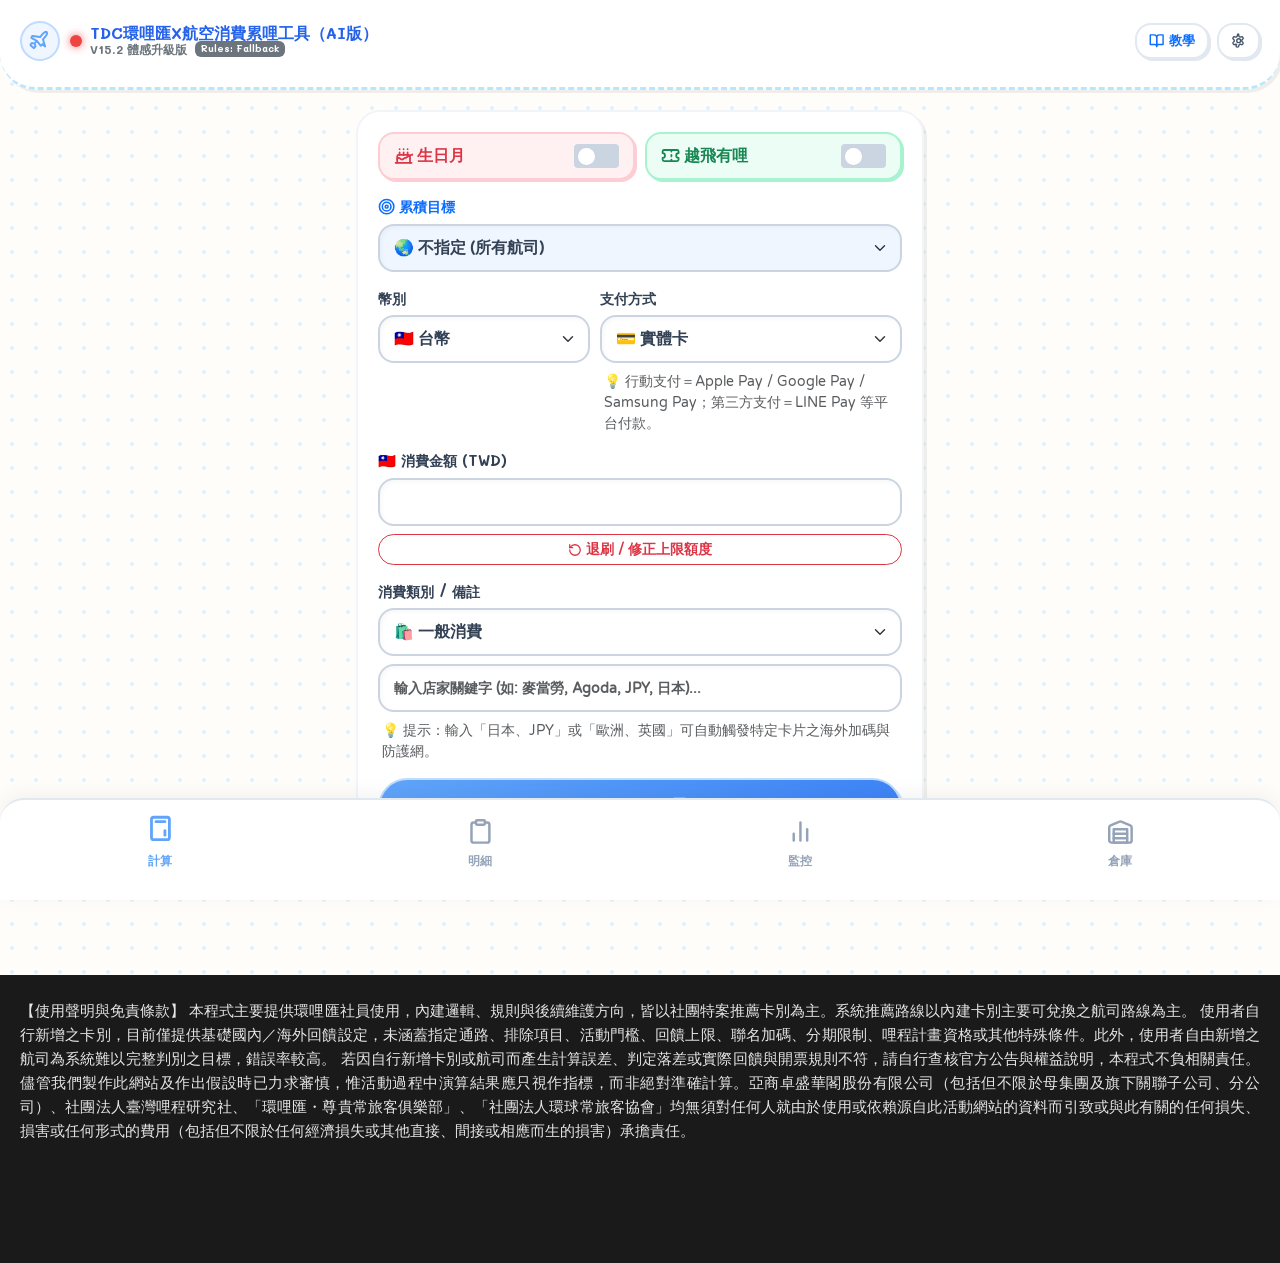
==== commit 5856d359: "Update index.html" ====
--- a/index.html
+++ b/index.html
@@ -1,562 +1,599 @@
 <!DOCTYPE html>
 <html lang="zh-TW">
 <head>
-  <meta charset="UTF-8">
-  <meta name="viewport" content="width=device-width, initial-scale=1.0, viewport-fit=cover">
-  <title>TDC環哩匯X航空消費累哩工具（AI版） V15.2</title>
-
-  <link href="https://fonts.googleapis.com/css2?family=Varela+Round&family=Mali:wght@500;700&family=Noto+Sans+TC:wght@400;700;900&display=swap" rel="stylesheet">
-  <link href="https://cdn.jsdelivr.net/npm/bootstrap@5.3.0/dist/css/bootstrap.min.css" rel="stylesheet">
-  <link href="css/style.css" rel="stylesheet">
+<meta charset="UTF-8">
+<meta name="viewport" content="width=device-width, initial-scale=1.0, viewport-fit=cover">
+<title>TDC環哩匯X航空消費累哩工具（AI版） V15.2</title>
+<link href="https://fonts.googleapis.com/css2?family=Varela+Round&family=Mali:wght@500;700&family=Noto+Sans+TC:wght@400;700;900&display=swap" rel="stylesheet">
+<link href="https://cdn.jsdelivr.net/npm/bootstrap@5.3.0/dist/css/bootstrap.min.css" rel="stylesheet">
+<link href="css/style.css?v=15.2.1" rel="stylesheet">
 </head>
 <body>
-  <svg xmlns="http://www.w3.org/2000/svg" style="display: none;">
-    <symbol id="icon-plane" viewBox="0 0 24 24"><path d="M17.8 19.2 16 11l3.5-3.5C21 6 21.5 4 21 3c-.5-.5-2.5 0-4.5 1.5L13 8 4.8 6.2c-.5-.1-.9.2-1.1.6L3 8l6 4-3 3-3-1-2 2 4 4 2-2-1-3 3-3 4 6 1.2-.7c.4-.2.7-.6.6-1.1z"/></symbol>
-    <symbol id="icon-book" viewBox="0 0 24 24"><path d="M2 3h6a4 4 0 0 1 4 4v14a3 3 0 0 0-3-3H2z"/><path d="M22 3h-6a4 4 0 0 0-4 4v14a3 3 0 0 1 3-3h7z"/></symbol>
-    <symbol id="icon-gear" viewBox="0 0 24 24"><path d="M12.22 2h-.44a2 2 0 0 0-2 2v.18a2 2 0 0 1-1 1.73l-.43.25a2 2 0 0 1-2 0l-.15-.08a2 2 0 0 0-2.73.73l-.22.38a2 2 0 0 0 .73 2.73l.15.1a2 2 0 0 1 1 1.72v.51a2 2 0 0 1-1 1.74l-.15.09a2 2 0 0 0-.73 2.73l.22.38a2 2 0 0 0 2.73.73l.15-.08a2 2 0 0 1 2 0l.43.25a2 2 0 0 1-1 1.73V20a2 2 0 0 0 2 2h.44a2 2 0 0 0 2-2v-.18a2 2 0 0 1 1-1.73l.43-.25a2 2 0 0 1 2 0l.15.08a2 2 0 0 0 2.73-.73l.22-.39a2 2 0 0 0-.73-2.73l-.15-.08a2 2 0 0 1-1-1.74v-.5a2 2 0 0 1 1-1.74l.15-.09a2 2 0 0 0 .73-2.73l-.22-.38a2 2 0 0 0-2.73-.73l-.15.08a2 2 0 0 1-2 0l-.43-.25a2 2 0 0 1-1-1.73V4a2 2 0 0 0-2-2z"/><circle cx="12" cy="12" r="3"/></symbol>
-    <symbol id="icon-cake" viewBox="0 0 24 24"><path d="M20 21v-8a2 2 0 0 0-2-2H6a2 2 0 0 0-2 2v8"/><path d="M4 16s.5-1 2-1 2.5 2 4 2 2.5-2 4-2 2.5-2 4-2 2.5-2 4 2 2-1 2-1"/><path d="M2 21h20"/><path d="M7 8v3"/><path d="M12 8v3"/><path d="M17 8v3"/><path d="M7 4h.01"/><path d="M12 4h.01"/><path d="M17 4h.01"/></symbol>
-    <symbol id="icon-ticket" viewBox="0 0 24 24"><path d="M2 9a3 3 0 0 1 0 6v2a2 2 0 0 0 2 2h16a2 2 0 0 0 2-2v-2a3 3 0 0 1 0-6V7a2 2 0 0 0-2-2H4a2 2 0 0 0-2 2v2Z"/><path d="M13 5v2"/><path d="M13 17v2"/><path d="M13 11v2"/></symbol>
-    <symbol id="icon-target" viewBox="0 0 24 24"><circle cx="12" cy="12" r="10"/><circle cx="12" cy="12" r="6"/><circle cx="12" cy="12" r="2"/></symbol>
-    <symbol id="icon-calc" viewBox="0 0 24 24"><rect width="16" height="20" x="4" y="2" rx="2"/><line x1="8" x2="16" y1="6" y2="6"/><line x1="16" x2="16" y1="14" y2="18"/></symbol>
-    <symbol id="icon-warn" viewBox="0 0 24 24"><path d="m21.73 18-8-14a2 2 0 0 0-3.48 0l-8 14A2 2 0 0 0 4 21h16a2 2 0 0 0 1.73-3Z"/><line x1="12" x2="12" y1="9" y2="13"/><line x1="12" x2="12.01" y1="17" y2="17"/></symbol>
-    <symbol id="icon-list" viewBox="0 0 24 24"><rect width="8" height="4" x="8" y="2" rx="1" ry="1"/><path d="M16 4h2a2 2 0 0 1 2 2v14a2 2 0 0 1-2 2H6a2 2 0 0 1-2-2V6a2 2 0 0 1 2-2h2"/></symbol>
-    <symbol id="icon-trash" viewBox="0 0 24 24"><path d="M3 6h18"/><path d="M19 6v14c0 1-1 2-2 2H7c-1 0-2-1-2-2V6"/><path d="M8 6V4c0-1 1-2 2-2h4c1 0 2 1 2 2v2"/><line x1="10" x2="10" y1="11" y2="17"/><line x1="14" x2="14" y1="11" y2="17"/></symbol>
-    <symbol id="icon-chart" viewBox="0 0 24 24"><line x1="18" x2="18" y1="20" y2="10"/><line x1="12" x2="12" y1="20" y2="4"/><line x1="6" x2="6" y1="20" y2="14"/></symbol>
-    <symbol id="icon-shield" viewBox="0 0 24 24"><path d="M12 22s8-4 8-10V5l-8-3-8 3v7c0 6 8 10 8 10z"/></symbol>
-    <symbol id="icon-rocket" viewBox="0 0 24 24"><path d="M4.5 16.5c-1.5 1.26-2 5-2 5s3.74-.5 5-2c.71-.84.7-2.13-.09-2.91a2.18 2.18 0 0 0-2.91-.09z"/><path d="m12 15-3-3a22 22 0 0 1 2-3.95A12.88 12.88 0 0 1 22 2c0 2.72-.78 7.5-6 11a22.35 22.35 0 0 1-4 2z"/></symbol>
-    <symbol id="icon-rotate" viewBox="0 0 24 24"><path d="M8 3 4 7l4 4"/><path d="M4 7h16"/><path d="M16 21l4-4-4-4"/><path d="M20 17H4"/></symbol>
-    <symbol id="icon-pen" viewBox="0 0 24 24"><path d="M17 3a2.85 2.83 0 1 1 4 4L7.5 20.5 2 22l1.5-5.5Z"/></symbol>
-    <symbol id="icon-warehouse" viewBox="0 0 24 24"><path d="M22 8.35V20a2 2 0 0 1-2 2H4a2 2 0 0 1-2-2V8.35A2 2 0 0 1 3.26 6.5l8-3.2a2 2 0 0 1 1.48 0l8 3.2A2 2 0 0 1 22 8.35Z"/><path d="M6 18h12"/><path d="M6 14h12"/><rect width="12" height="12" x="6" y="10"/></symbol>
-    <symbol id="icon-map" viewBox="0 0 24 24"><path d="M20 10c0 6-8 12-8 12s-8-6-8-12a8 8 0 0 1 16 0Z"/><circle cx="12" cy="10" r="3"/></symbol>
-    <symbol id="icon-box" viewBox="0 0 24 24"><path d="M21 8a2 2 0 0 0-1-1.73l-7-4a2 2 0 0 0-2 0l-7 4A2 2 0 0 0 3 8v8a2 2 0 0 0 1 1.73l7 4a2 2 0 0 0 2 0l7-4A2 2 0 0 0 21 16Z"/><path d="m3.3 7 8.7 5 8.7-5"/><path d="M12 22V12"/></symbol>
-    <symbol id="icon-x" viewBox="0 0 24 24"><path d="M18 6 6 18"/><path d="m6 6 12 12"/></symbol>
-    <symbol id="icon-copy" viewBox="0 0 24 24"><rect width="14" height="14" x="8" y="8" rx="2" ry="2"/><path d="M4 16c-1.1 0-2-.9-2-2V4c0-1.1.9-2 2-2h10c1.1 0 2 .9 2 2"/></symbol>
-    <symbol id="icon-sparkle" viewBox="0 0 24 24"><path d="m12 3-1.912 5.813a2 2 0 0 1-1.275 1.275L3 12l5.813 1.912a2 2 0 0 1 1.275 1.275L12 21l1.912-5.813a2 2 0 0 1 1.275-1.275L21 12l-5.813-1.912a2 2 0 0 1-1.275-1.275L12 3Z" fill="currentColor" stroke="none"/></symbol>
-    <symbol id="icon-external" viewBox="0 0 24 24"><path d="M18 13v6a2 2 0 0 1-2 2H5a2 2 0 0 1-2-2V8a2 2 0 0 1 2-2h6"/><polyline points="15 3 21 3 21 9"/><line x1="10" x2="21" y1="14" y2="3"/></symbol>
-    <symbol id="icon-refresh" viewBox="0 0 24 24"><path d="M3 12a9 9 0 1 0 9-9 9.75 9.75 0 0 0-6.74 2.74L3 8"/><path d="M3 3v5h5"/></symbol>
-    <symbol id="icon-type" viewBox="0 0 24 24"><polyline points="4 7 4 4 20 4 20 7"/><line x1="9" x2="15" y1="20" y2="20"/><line x1="12" x2="12" y1="4" y2="20"/></symbol>
-  </svg>
-
-  <div class="header">
-    <div class="tdc-flex tdc-align-center tdc-w-100">
-      <div class="header-icon"><svg class="lucide"><use href="#icon-plane"/></svg></div>
-      <div class="header-title tdc-flex tdc-align-center">
-        <div id="sync-indicator" class="sync-dot sync-green me-2" title="點擊強制對齊最新規章" onclick="triggerSync()"></div>
-        <div style="min-width: 0;">
-            <h5>TDC環哩匯X航空消費累哩工具（AI版）</h5>
-            <small class="text-secondary fw-bold">V15.2 體感升級版<span id="hsbc-adapter-status" class="badge bg-warning text-dark ms-2" style="font-size: 0.6rem; transform: translateY(-2px); display: inline-block;">Rules: Standby</span></small>
-        </div>
-      </div>
-      <div class="header-btn-group">
-          <button class="btn-header text-primary" onclick="openGuide()"><svg class="lucide me-1"><use href="#icon-book"/></svg> <span class="btn-text-hide">教學</span></button>
-          <button class="btn-header" onclick="openSettings()"><svg class="lucide"><use href="#icon-gear"/></svg></button>
-      </div>
-    </div>
-  </div>
-
-  <div class="container-custom">
-    <div id="page-calc" class="page-section">
-      <div class="card-box">
-        <div class="tdc-row tdc-mb-3">
-          <div class="tdc-col-6">
-            <label class="switch-group" id="switch-box-birthdayMode" style="background:#fff1f2; border-color:#fecdd3; box-shadow: 2px 2px 0 #fecdd3;">
-              <span class="switch-label text-danger"><svg class="lucide"><use href="#icon-cake"/></svg> 生日月</span>
-              <input class="form-check-input flex-shrink-0" type="checkbox" id="birthdayMode">
-            </label>
-          </div>
-          <div class="tdc-col-6">
-            <label class="switch-group" id="switch-box-flyMode" style="background:#ecfdf5; border-color:#a7f3d0; box-shadow: 2px 2px 0 #a7f3d0;">
-              <span class="switch-label text-success"><svg class="lucide"><use href="#icon-ticket"/></svg> 越飛有哩</span>
-              <input class="form-check-input flex-shrink-0" type="checkbox" id="flyMode">
-            </label>
-          </div>
-        </div>
-
-        <div class="tdc-mb-3">
-          <label class="form-label text-primary tdc-flex tdc-align-center"><svg class="lucide me-1"><use href="#icon-target"/></svg> 累積目標</label>
-          <select id="redemption-target" class="form-select border-primary" style="background-color: #eff6ff !important; border-width: 2px;">
-            <option value="ALL">🌏 不指定 (所有航司)</option>
-            <option value="AM_BR">🌏 亞萬 / 長榮 (AM / BR)</option>
-            <option value="CI">🌸 中華航空 (CI)</option>
-          </select>
-        </div>
-        <div class="tdc-row tdc-mb-1">
-            <div class="tdc-col-5">
-              <label class="form-label">幣別</label>
-              <select id="currency-type" class="form-select" onchange="toggleFxInput(this.value)">
-                <option value="TWD">🇹🇼 台幣</option>
-                <option value="FOREIGN">🌎 外幣</option>
-              </select>
-            </div>
-            <div class="tdc-col-7">
-              <label class="form-label">支付方式</label>
-              <select id="payment" class="form-select">
-                <option value="physical">💳 實體卡</option>
-                <option value="online">🌐 線上/網購</option>
-                <option value="apple_pay">🍎 Apple Pay</option>
-                <option value="line_pay">🟩 LINE Pay</option>
-              </select>
-            </div>
-        </div>
-
-        <div id="fx-input-group" class="mt-2 tdc-mb-2 p-3" style="background: #f0f9ff; border: 2px dashed #bae6fd; border-radius: 16px; display: none;">
-            <div class="tdc-flex tdc-justify-between tdc-align-center tdc-mb-2">
-                <label class="form-label text-primary small tdc-m-0">設定外幣與匯率</label>
-                <a href="https://rate.bot.com.tw/xrt?Lang=zh-TW" target="_blank" class="small fw-bold tdc-flex tdc-align-center text-primary-dark"><svg class="lucide me-1" style="width:14px;height:14px;"><use href="#icon-external"/></svg> 牌告匯率參考</a>
-            </div>
-            <div class="tdc-row tdc-mb-2">
-                <div class="tdc-col-5">
-                    <div class="input-wrapper">
-                        <input type="text" id="fx-currency-code" class="form-control text-center fw-bold pe-5" placeholder="如: 日本/JPY" oninput="handleCurrencyInput(this.value)">
-                        <button class="btn-inline-clear" type="button" onclick="clearFxCurrencyCode()">⊗</button>
-                    </div>
-                </div>
-                <div class="tdc-col-7">
-                    <button class="btn btn-outline-primary tdc-w-100 h-100 fw-bold rounded-pill" type="button" onclick="autoFetchFxRate()" id="btn-fetch-fx">
-                        <svg class="lucide me-1" style="width:16px;height:16px;"><use href="#icon-refresh"/></svg>自動帶入匯率
-                    </button>
-                </div>
-            </div>
-            <div id="fx-currency-hint" class="small fw-bold text-success tdc-mb-2" style="display:none;"></div>
-            <div class="tdc-flex tdc-align-center gap-2 tdc-mb-1 mt-2">
-                <span class="fw-bold text-secondary" style="white-space: nowrap;">1 外幣 =</span>
-                <div class="input-wrapper tdc-grow-1">
-                    <input type="number" id="fx-rate-input" class="form-control pe-5" placeholder="可手動修改" inputmode="decimal" min="0" step="0.0001" oninput="updateFxFeedback(true)">
-                    <button class="btn-inline-clear" type="button" onclick="clearInput('fx-rate-input')">⊗</button>
-                </div>
-                <span class="fw-bold text-secondary">TWD</span>
-            </div>
-            <div id="fx-feedback" class="small fw-bold mt-2" style="color: #ef4444; display: none;">
-                💡 實質匯率 (含1.5%)：<span id="fx-real-rate">0</span>
-                <span id="fx-manual-warning" class="text-warning ms-2" style="display:none;">(✏️ 已手動覆寫匯率)</span>
-                <div id="fx-api-time" class="text-muted mt-1 fw-normal" style="font-size: 0.75rem; display: none;"></div>
-            </div>
-        </div>
-
-        <div class="tdc-mb-3 mt-3">
-          <label class="form-label" id="amount-label">🇹🇼 消費金額 (TWD)</label>
-          <div class="input-wrapper">
-            <input type="number" id="amount" class="form-control pe-5" placeholder=" " inputmode="decimal" oninput="checkInputStyle(this)">
-            <button class="btn-inline-clear" type="button" onclick="clearInput('amount')">⊗</button>
-          </div>
-          <button class="btn btn-outline-danger btn-sm tdc-w-100 mt-2 rounded-pill fw-bold" onclick="toggleNegative('amount')"><svg class="lucide me-1" style="width:14px;height:14px;"><use href="#icon-refresh"/></svg>退刷 / 修正上限額度</button>
-        </div>
-
-        <div class="tdc-mb-3">
-          <label class="form-label">消費類別 / 備註</label>
-          <select id="category" class="form-select tdc-mb-2" onchange="updateKeywordPlaceholder()"></select>
-          <div class="input-wrapper">
-            <input type="text" id="keyword-input" class="form-control pe-5" placeholder="輸入店家關鍵字 (如: 麥當勞, Agoda, JPY, 日本)..." style="font-size:0.9rem;">
-            <button class="btn-inline-clear" type="button" onclick="clearInput('keyword-input')">⊗</button>
-          </div>
-          <div class="small text-muted mt-2 px-1">💡 提示：輸入「日本、JPY」或「歐洲、英國」可自動觸發特定卡片之海外加碼與防護網。</div>
-        </div>
-
-        <button onclick="calculate()" class="btn-action">開始計算 <svg class="lucide ms-2"><use href="#icon-calc"/></svg></button>
-      </div>
-
-      <div id="fx-calc-board" class="tdc-mb-3 p-3 shadow-sm" style="background: #fdf4ff; border: 2px dashed #e879f9; border-radius: 16px; display: none;"></div>
-
-      <div id="result-area" style="display: none;">
-        <div id="tactical-advice-container" style="display: none;"></div>
-        <div id="cards-container"></div>
-        <div id="airline-links-container" class="link-row mt-3 tdc-mb-3" style="display: none;"></div>
-      </div>
-    </div>
-
-    <div id="page-list" class="page-section" style="display:none;">
-        <div class="tdc-flex tdc-justify-between align-items-end tdc-mb-3 px-1">
-            <h5 class="text-primary mb-0 tdc-flex tdc-align-center"><svg class="lucide me-2"><use href="#icon-list"/></svg>待結算明細</h5>
-            <span class="badge bg-secondary rounded-pill" id="pending-count" style="font-size:0.8rem;">0 筆</span>
-        </div>
-        <div id="transaction-list-container"></div>
-    </div>
-
-    <div id="page-status" class="page-section" style="display:none;">
-      <div class="card-box">
-        <h5 class="tdc-mb-3 text-primary tdc-flex tdc-align-center"><svg class="lucide me-2"><use href="#icon-chart"/></svg>本期總帳</h5>
-        <div id="status-container"></div>
-        <div class="mt-3 tdc-flex gap-2">
-           <button onclick="clearCurrentStats()" class="btn btn-outline-danger tdc-grow-1 font-hand fw-bold rounded-pill">全部重置</button>
-           <button onclick="batchImport()" class="btn btn-success tdc-grow-1 font-hand fw-bold rounded-pill" style="box-shadow: 2px 2px 0 #047857;">一鍵進倉</button>
-        </div>
-      </div>
-      <div class="card-box mt-3" style="background:#fffbeb; border-color:#fde68a;">
-        <h5 class="tdc-mb-3 text-warning tdc-flex tdc-align-center" style="color:#b45309;"><svg class="lucide me-2"><use href="#icon-shield"/></svg>上限小管家</h5>
-        <div id="limits-container"></div>
-      </div>
-    </div>
-
-    <div id="page-warehouse" class="page-section" style="display:none;">
-        <div class="tdc-flex p-1 tdc-mb-3" style="background: #e2e8f0; border-radius: 50px; box-shadow: inset 0 2px 4px rgba(0,0,0,0.05);">
-            <button class="tdc-grow-1 btn font-hand fw-bold rounded-pill" id="tab-btn-manage" onclick="switchWarehouseTab('manage')" style="color: #64748b; border:none;">資產管理</button>
-            <button class="tdc-grow-1 btn font-hand fw-bold rounded-pill active" id="tab-btn-planner" onclick="switchWarehouseTab('planner')" style="background: #ffffff; color: var(--primary-dark); box-shadow: 0 2px 8px rgba(0,0,0,0.08); border:none;">兌換試算</button>
-        </div>
-
-        <div id="warehouse-view-manage" style="display:none;">
-            <div class="input-block-card">
-                <div class="input-block-title text-primary"><svg class="lucide me-2"><use href="#icon-plane"/></svg> 板塊 A：存入航空哩程</div>
-                <div class="tdc-mb-2"><input id="native-airline-name" class="form-control" placeholder="航司名稱 (例如: 華航)"></div>
-                <div class="tdc-mb-3"><input id="native-current" type="number" class="form-control" placeholder=" "></div>
-                <button onclick="addNativeAsset()" class="btn btn-outline-primary tdc-w-100 rounded-pill font-hand fw-bold">存入帳戶</button>
-                <div class="small text-muted mt-2 tdc-text-center">💡 系統將主動比對相似名稱並引導歸戶合併</div>
-            </div>
-
-            <div class="input-block-card" style="border-color: #cbd5e1;">
-                <div class="input-block-title text-secondary"><svg class="lucide me-2"><use href="#icon-box"/></svg> 板塊 B：通用積分資產</div>
-                <div class="tdc-row tdc-mb-2">
-                    <div class="tdc-col-7"><input id="raw-point-name" class="form-control" placeholder="名稱 (如: 萬豪, 小樹點)"></div>
-                    <div class="tdc-col-5"><input id="raw-point-current" type="number" class="form-control" placeholder=" "></div>
-                </div>
-                <button onclick="addRawAsset()" class="btn btn-outline-secondary tdc-w-100 rounded-pill font-hand fw-bold">存入資產庫</button>
-                <div class="small text-muted mt-2 tdc-text-center">💡 僅記錄名稱與數量，不具備換算公式</div>
-            </div>
-
-            <div class="input-block-card">
-                <div class="input-block-title text-warning" style="color:#d97706;"><svg class="lucide me-2"><use href="#icon-rotate"/></svg> 板塊 C：實際轉點操作</div>
-                <div class="tdc-row tdc-mb-2">
-                    <div class="tdc-col-7"><input id="trans-source-name" class="form-control" placeholder="扣除來源 (如: 匯豐旅人)"></div>
-                    <div class="tdc-col-5"><input id="trans-current" type="number" class="form-control" placeholder=" "></div>
-                </div>
-                <div class="tdc-mb-2"><input id="trans-target-airline" class="form-control" placeholder="轉入航司 (如: 華航)"></div>
-                <div class="bg-light p-2 rounded-3 border tdc-mb-3">
-                    <label class="small text-muted fw-bold tdc-mb-1">轉出公式 (例如: 3點 = 1哩)</label>
-                    <div class="tdc-flex tdc-align-center gap-2 tdc-mb-2">
-                        <input id="trans-unit-points" type="number" class="form-control" placeholder=" "> <span>點 =</span>
-                        <input id="trans-unit-miles" type="number" class="form-control" placeholder=" "> <span>哩</span>
-                    </div>
-                    <label class="small text-primary fw-bold tdc-mb-1 mt-2">✨ 額外轉換加碼 <span class="text-danger">(選填)</span></label>
-                    <div class="tdc-flex tdc-align-center gap-2">
-                        <span class="small fw-bold text-muted">每滿</span>
-                        <input id="trans-bonus-req" type="number" class="form-control form-control-sm" placeholder=" ">
-                        <span class="small fw-bold text-muted">加贈</span>
-                        <input id="trans-bonus-give" type="number" class="form-control form-control-sm" placeholder=" ">
-                        <span class="small fw-bold text-muted">哩</span>
-                    </div>
-                </div>
-                <button onclick="addTransferAsset()" class="btn btn-outline-warning tdc-w-100 rounded-pill font-hand fw-bold" style="color:#b45309; border-color:#d97706;">確認轉出並扣抵</button>
-                <div class="small text-muted mt-2 tdc-text-center">💡 系統將自動扣除來源餘額，並併入目標航司</div>
-            </div>
-
-            <div id="warehouse-list"></div>
-        </div>
-        <div id="warehouse-view-planner">
-            <div class="tdc-flex gap-2 tdc-mb-3">
-                <button class="ai-btn-purple tdc-grow-1 tdc-flex flex-column tdc-align-center tdc-justify-center" onclick="startAIDiagnosis('global')">
-                    <svg class="tdc-mb-1" style="width:20px;height:20px;"><use href="#icon-sparkle"/></svg>
-                    全局資產巔峰推薦
-                </button>
-                <button class="ai-btn-blue tdc-grow-1 tdc-flex flex-column tdc-align-center tdc-justify-center" onclick="startAIDiagnosis('specific')">
-                    <svg class="tdc-mb-1" style="width:20px;height:20px;"><use href="#icon-target"/></svg>
-                    指定航線達成方案
-                </button>
-            </div>
-
-            <div class="card-box" style="background: linear-gradient(to bottom, #eff6ff, #ffffff); position: relative;">
-              <h5 class="tdc-mb-3 text-primary tdc-flex tdc-align-center"><svg class="lucide me-2"><use href="#icon-map"/></svg>設定全球兌換目標</h5>
-              <div class="tdc-row tdc-mb-2">
-                  <div class="tdc-col-6"><label class="form-label small fw-bold">🛫 出發地</label>
-                      <select id="planner-from" class="form-select" onchange="runPlannerCalc()">
-                          <option value="TW">🇹🇼 台灣</option><option value="HK_MO">🇭🇰 港澳</option><option value="CN">🇨🇳 中國大陸</option><option value="NE_ASIA">🌸 東北亞</option><option value="SE_ASIA">🥥 東南亞</option>
-                          <option value="S_ASIA">🕌 南亞 (含馬爾地夫)</option><option value="OCEANIA">🦘 大洋洲 (含關島/帛琉)</option>
-                          <option value="NA_W">🗽 北美西岸</option><option value="NA_E">🍎 北美東岸</option><option value="EU">🏰 歐洲</option>
-                          <option value="AFRICA">🦁 非洲</option><option value="S_AMERICA">🗿 南美洲</option>
-                      </select>
-                  </div>
-                  <div class="tdc-col-6"><label class="form-label small fw-bold">🛬 目的地</label>
-                      <select id="planner-to" class="form-select" onchange="runPlannerCalc()">
-                          <option value="TW">🇹🇼 台灣</option><option value="HK_MO">🇭🇰 港澳</option><option value="CN">🇨🇳 中國大陸</option><option value="NE_ASIA" selected>🌸 東北亞</option><option value="SE_ASIA">🥥 東南亞</option>
-                          <option value="S_ASIA">🕌 南亞 (含馬爾地夫)</option><option value="OCEANIA">🦘 大洋洲 (含關島/帛琉)</option>
-                          <option value="NA_W">🗽 北美西岸</option><option value="NA_E">🍎 北美東岸</option><option value="EU">🏰 歐洲</option>
-                          <option value="AFRICA">🦁 非洲</option><option value="S_AMERICA">🗿 南美洲</option>
-                      </select>
-                  </div>
-              </div>
-              <div class="tdc-row tdc-mb-2">
-                <div class="tdc-col-6"><label class="form-label small fw-bold">📅 出發日期</label><input type="date" id="planner-date" class="form-control" onchange="runPlannerCalc()"></div>
-                <div class="tdc-col-6"><label class="form-label small fw-bold">選擇艙等</label><select id="planner-class" class="form-select" onchange="runPlannerCalc()"><option value="Y">💺 經濟艙</option><option value="C">🥂 商務艙</option><option value="F">👑 頭等艙</option></select></div>
-              </div>
-
-              <label class="switch-group tdc-mb-2">
-                <span class="switch-label fw-bold"><svg class="lucide me-1"><use href="#icon-rotate"/></svg> 行程：<span id="trip-label">來回 (Round-trip)</span></span>
-                <input class="form-check-input" type="checkbox" id="planner-trip-type" checked onchange="togglePlannerTrip()">
-              </label>
-            </div>
-
-            <div class="tdc-mb-3 px-1 mt-3">
-                <h6 class="fw-bold text-secondary tdc-mb-2 tdc-flex tdc-align-center"><svg class="lucide me-1"><use href="#icon-box"/></svg>勾選要動用的倉庫資源</h6>
-                <div id="planner-asset-container"></div>
-            </div>
-
-            <div id="planner-results-container"></div>
-        </div>
-    </div>
-  </div>
-
-  <div class="nav-bottom">
-    <button class="nav-item active" onclick="switchPage('calc', this)"><svg class="lucide"><use href="#icon-calc"/></svg>計算</button>
-    <button class="nav-item" onclick="switchPage('list', this)"><div style="position:relative;"><svg class="lucide"><use href="#icon-list"/></svg><span id="nav-badge-list" class="position-absolute top-0 start-100 translate-middle badge rounded-pill bg-danger" style="display:none; font-size: 0.5rem;">0</span></div>明細</button>
-    <button class="nav-item" onclick="switchPage('status', this)"><svg class="lucide"><use href="#icon-chart"/></svg>監控</button>
-    <button class="nav-item" onclick="switchPage('warehouse', this)"><svg class="lucide"><use href="#icon-warehouse"/></svg>倉庫</button>
-  </div>
-
-  <footer class="footer-disclaimer">
-    【使用聲明與免責條款】<br>
-    本程式主要提供環哩匯社員使用，內建邏輯、規則與後續維護方向，皆以社團特案推薦卡別為主。系統推薦路線以內建卡別主要可兌換之航司路線為主。<br><br>
-    使用者自行新增之卡別，目前僅提供基礎國內／海外回饋設定，未涵蓋指定通路、排除項目、活動門檻、回饋上限、聯名加碼、分期限制、哩程計畫資格或其他特殊條件。此外，使用者自由新增之航司為系統難以完整判別之目標，錯誤率較高。<br><br>
-    若因自行新增卡別或航司而產生計算誤差、判定落差或實際回饋與開票規則不符，請自行查核官方公告與權益說明，本程式不負相關責任。儘管我們製作此網站及作出假設時已力求審慎，惟活動過程中演算結果應只視作指標，而非絕對準確計算。亞商卓盛華閣股份有限公司（包括但不限於母集團及旗下關聯子公司、分公司）、社團法人臺灣哩程研究社、「環哩匯・尊貴常旅客俱樂部」、「社團法人環球常旅客協會」均無須對任何人就由於使用或依賴源自此活動網站的資料而引致或與此有關的任何損失、損害或任何形式的費用（包括但不限於任何經濟損失或其他直接、間接或相應而生的損害）承擔責任。
-  </footer>
-
-  <div class="modal fade" id="customConfirmModal" tabindex="-1">
-    <div class="modal-dialog modal-dialog-centered">
-      <div class="modal-content tdc-text-center p-4">
-        <svg class="lucide text-danger mx-auto tdc-mb-3" style="width:3rem;height:3rem;"><use href="#icon-warn"/></svg>
-        <p class="tdc-mb-2 fw-bold text-danger fs-5">確定要還原數據嗎？</p>
-        <p class="mb-4 small text-muted">這將完全覆蓋目前手機內的所有紀錄，建議您先執行搬家備份！</p>
-        <div class="tdc-flex gap-2 tdc-w-100">
-          <button type="button" class="btn btn-light tdc-grow-1 rounded-pill" onclick="hideConfirmModal()">取消</button>
-          <button type="button" class="btn btn-danger tdc-grow-1 rounded-pill fw-bold" id="confirm-restore-btn">確定還原</button>
-        </div>
-      </div>
-    </div>
-  </div>
-
-  <div class="modal fade" id="manualAdjustModal" tabindex="-1">
-    <div class="modal-dialog modal-dialog-centered">
-      <div class="modal-content p-4 border-0" style="background: #fffbeb;">
-        <h5 class="fw-bold tdc-mb-3 tdc-flex tdc-align-center" style="color: #b45309;"><svg class="lucide me-2"><use href="#icon-pen"/></svg> 人工微調修正</h5>
-        <p class="small text-muted tdc-mb-3">若系統計算因匯率或四捨五入產生誤差，請在此輸入您實際獲取的正確數字以進行記帳：</p>
-        <div class="input-wrapper tdc-mb-3">
-            <input type="number" id="manual-adjust-val" class="form-control border-warning pe-5" placeholder=" " style="font-size: 1.2rem; color: #b45309 !important;">
-            <button class="btn-inline-clear" type="button" onclick="clearInput('manual-adjust-val')">⊗</button>
-        </div>
-        <input type="hidden" id="manual-adjust-idx">
-        <div class="tdc-flex gap-2">
-          <button type="button" class="btn btn-light tdc-grow-1 rounded-pill" data-bs-dismiss="modal">取消</button>
-          <button type="button" class="btn btn-warning text-white tdc-grow-1 rounded-pill fw-bold" onclick="confirmManualAdjust()" style="background: #f59e0b; border:none; box-shadow: 2px 2px 0 #d97706;">強制記帳</button>
-        </div>
-      </div>
-    </div>
-  </div>
-
-  <div class="modal fade" id="editLimitModal" tabindex="-1">
-    <div class="modal-dialog modal-dialog-centered">
-      <div class="modal-content p-4 border-0" style="background: #f8fafc;">
-        <h5 class="fw-bold tdc-mb-3 tdc-flex tdc-align-center text-primary-dark"><svg class="lucide me-2"><use href="#icon-pen"/></svg> 修改已消耗額度</h5>
-        <p class="small text-muted tdc-mb-3">請輸入此卡片本期「已經消耗」的累積金額。系統將直接覆寫現有進度：</p>
-        <div class="input-wrapper tdc-mb-3">
-            <input type="number" id="edit-limit-val" class="form-control border-primary pe-5" placeholder=" " style="font-size: 1.2rem; color: #1e40af !important;">
-            <button class="btn-inline-clear" type="button" onclick="clearInput('edit-limit-val')">⊗</button>
-        </div>
-        <input type="hidden" id="edit-limit-id">
-        <div class="tdc-flex gap-2">
-          <button type="button" class="btn btn-light tdc-grow-1 rounded-pill" data-bs-dismiss="modal">取消</button>
-          <button type="button" class="btn btn-primary tdc-grow-1 rounded-pill fw-bold" onclick="confirmEditLimit()">確認修改</button>
-        </div>
-      </div>
-    </div>
-  </div>
-
-  <div class="modal fade" id="aiIntroModal" tabindex="-1">
-    <div class="modal-dialog modal-dialog-centered">
-      <div class="modal-content p-4" style="background: linear-gradient(to bottom, #faf5ff, #ffffff);">
-        <div class="tdc-text-center tdc-mb-3">
-            <svg class="text-primary tdc-mb-2" style="width:2rem;height:2rem; color:#a855f7 !important;"><use href="#icon-sparkle"/></svg>
-            <h5 class="fw-bold tdc-m-0" style="color: #4c1d95;">解鎖雙引擎 AI 戰略軍師</h5>
-        </div>
-        <div class="px-2 mb-4">
-          <div class="tdc-flex align-items-start tdc-mb-3"><div class="fw-bold me-2 mt-1" style="color:#8b5cf6;">●</div><div class="small"><b>全局巔峰推薦</b>：掃描所有資產，主動找出單哩價值最高的隱藏航線。</div></div>
-          <div class="tdc-flex align-items-start tdc-mb-3"><div class="fw-bold me-2 mt-1" style="color:#8b5cf6;">●</div><div class="small"><b>指定路徑精算</b>：鎖定您的目的地，提供直飛、聯盟、套利等多種方案對比。</div></div>
-          <div class="tdc-flex align-items-start tdc-mb-3"><div class="fw-bold me-2 mt-1" style="color:#8b5cf6;">●</div><div class="small"><b>實時規章審計</b>：比對最新官方鐵律，主動糾正過時比例。</div></div>
-        </div>
-        <button class="btn btn-primary tdc-w-100 rounded-pill fw-bold font-hand py-2" style="background: var(--ai-purple); border:none; box-shadow: 0 4px 10px rgba(124,58,237,0.3);" onclick="goToSettingsFromAI()">前往設定解鎖</button>
-      </div>
-    </div>
-  </div>
-
-  <div class="modal fade" id="settingsModal" tabindex="-1">
-    <div class="modal-dialog modal-dialog-scrollable">
-      <div class="modal-content">
-        <div class="tdc-flex tdc-justify-between tdc-align-center tdc-mb-3">
-            <h5 class="fw-bold tdc-m-0 tdc-flex tdc-align-center"><svg class="lucide me-2 text-primary"><use href="#icon-gear"/></svg>系統設定與管理</h5>
-            <button type="button" class="btn-close" data-bs-dismiss="modal"></button>
-        </div>
-        <div class="modal-body p-0">
-          <div class="mb-4">
-            <div class="tdc-flex tdc-justify-between tdc-align-center tdc-mb-2">
-              <label class="fw-bold text-primary small tdc-m-0" style="color:#6d28d9 !important;">Google Gemini API 金鑰</label>
-              <a href="https://aistudio.google.com/app/apikey" target="_blank" class="small text-decoration-none fw-bold" style="color: #8b5cf6;">如何取得 Key？</a>
-            </div>
-            <div class="input-wrapper tdc-mb-2">
-                <input type="password" id="gemini-key" class="form-control rounded-pill pe-5" placeholder="貼上金鑰解鎖雙引擎 AI">
-                <button class="btn-inline-clear" type="button" onclick="clearInput('gemini-key')">⊗</button>
-            </div>
-            <div class="small text-secondary mt-1 mb-3 px-1" style="line-height: 1.5; text-align: justify;">
-              💡 本工具為免費提供，AI 診斷需使用您個人的 Google Gemini API 金鑰。系統預設呼叫 Flash 類輕量模型，一般日常使用通常落在 Google 提供的免費額度範圍內。若您的 Google 專案已啟用付費，或您改用付費模型、超過免費額度，仍可能依官方規則計費，請自行留意額度狀況。
-            </div>
-            <div style="display:none;">
-            <div class="tdc-flex tdc-justify-between tdc-align-center mt-3 tdc-mb-2">
-              <label class="fw-bold text-danger small tdc-m-0">GitHub Gist Token (維護者權限)</label>
-            </div>
-            <div class="input-wrapper">
-                <input type="password" id="github-token" class="form-control rounded-pill border-danger pe-5" placeholder="一般使用者請留空">
-                <button class="btn-inline-clear" type="button" onclick="clearInput('github-token')">⊗</button>
-            </div>
-            <div class="small text-muted mt-1 px-2">填寫此欄位，AI 戰報將自動產出 rules.json 補丁代碼區塊。</div>
-            </div>
-            <div class="security-alert-box mt-3">
-              <div class="fw-bold tdc-mb-1 tdc-flex tdc-align-center"><svg class="lucide me-1"><use href="#icon-shield"/></svg> 資安與隱私承諾</div>
-              <ul class="mb-0 ps-3">
-                <li>本工具為純前端架構，無第三方伺服器。</li>
-                <li>金鑰僅儲存於設備本地，請安心使用。</li>
-              </ul>
-            </div>
-          </div>
-          <div class="mb-4">
-            <div class="fw-bold tdc-mb-2 text-primary">加碼資格確認</div>
-            <label class="switch-group tdc-mb-2" for="setting-hsbc-autopay">
-                <span class="switch-label">匯豐 Live+ 自動扣繳 <small class="text-muted fw-normal">(精選+1%)</small></span>
-                <input class="form-check-input" type="checkbox" id="setting-hsbc-autopay">
-            </label>
-          </div>
-          <div class="mb-4 p-3" style="background: #f8fafc; border: 1px solid #e2e8f0; border-radius: 16px;">
-            <div class="fw-bold tdc-mb-2 text-primary-dark tdc-flex tdc-align-center"><svg class="lucide me-1"><use href="#icon-target"/></svg>卡片結帳日設定 (1~31)</div>
-            <div class="small text-muted tdc-mb-3">設定後將精準連動您的月度額度歸零進度</div>
-            <div id="billing-days-container"></div>
-          </div>
-          <div class="mb-4">
-            <div class="fw-bold tdc-mb-2 text-primary">內建神卡開關 (影響計算與監控)</div>
-            <div id="builtin-cards-list"></div>
-          </div>
-          <div class="mb-4">
-            <div class="fw-bold tdc-mb-2 text-primary">自訂卡片 (含客製化防護)</div>
-            <div class="alert alert-warning px-3 py-2 small fw-bold tdc-mb-3" style="background-color: #fffbeb; border: 1px solid #fde68a; color: #b45309; border-radius: 12px; line-height: 1.5;">
-              ⚠️ 系統提醒：自訂卡片僅提供基礎回饋計算，未涵蓋活動門檻、排除項目、回饋上限等複雜條件；若有誤差請自行核對官方公告，本程式不負相關責任。
-            </div>
-            <div id="custom-cards-list"></div>
-            <button class="btn btn-light tdc-w-100 mt-2 font-hand" onclick="addCustomCard()">+ 新增自訂卡片</button>
-          </div>
-          <div class="mb-4" style="background: #fff7ed; border: 2px dashed #fed7aa; border-radius: 20px; padding: 16px;">
-            <div class="fw-bold tdc-mb-3 text-warning tdc-flex tdc-align-center" style="color:#b45309;"><svg class="lucide me-2"><use href="#icon-copy"/></svg> 💾 數據搬家中心</div>
-            <button class="btn btn-warning tdc-w-100 fw-bold rounded-pill tdc-mb-2 font-hand text-white" style="background: #f59e0b; border:none; padding:12px;" onclick="exportDataMagic()">複製搬家代碼</button>
-            <button class="btn btn-primary tdc-w-100 fw-bold rounded-pill font-hand" style="background: #3b82f6; border:none; padding:12px;" onclick="triggerRestoreFlow()">貼上還原代碼</button>
-          </div>
-          <button class="btn btn-primary tdc-w-100 rounded-pill fw-bold font-hand py-2 mb-3" onclick="saveSettings()">儲存設定</button>
-        </div>
-      </div>
-    </div>
-  </div>
-
-  <div class="modal fade" id="aiReportModal" tabindex="-1">
-    <div class="modal-dialog modal-dialog-centered modal-dialog-scrollable">
-      <div class="modal-content p-3 border-0" style="background: #f8fafc;" id="ai-modal-content-wrap">
-        <div class="tdc-flex tdc-justify-between tdc-align-center tdc-mb-3">
-          <h5 class="fw-bold tdc-m-0 tdc-flex tdc-align-center" id="ai-modal-title" style="color: #6d28d9;"><svg class="me-2" style="width:20px;height:20px;"><use href="#icon-sparkle"/></svg>系統診斷回報</h5>
-          <div class="tdc-flex tdc-align-center gap-2">
-            <button type="button" class="btn btn-sm btn-outline-secondary rounded-circle p-1" onclick="toggleAITextSize()" title="切換字體大小"><svg class="lucide" style="width:16px;height:16px;"><use href="#icon-type"/></svg></button>
-            <button type="button" class="btn-close" data-bs-dismiss="modal"></button>
-          </div>
-        </div>
-        <div class="modal-body p-0" id="ai-report-content"></div>
-      </div>
-    </div>
-  </div>
-
-  <div class="modal fade" id="guideModal" tabindex="-1">
-    <div class="modal-dialog modal-dialog-scrollable">
-      <div class="modal-content border-0">
-        <div class="tdc-flex tdc-justify-between tdc-align-center tdc-mb-3 p-3 pb-0">
-          <h5 class="fw-bold tdc-m-0 tdc-flex tdc-align-center text-primary-dark"><svg class="lucide me-2"><use href="#icon-book"/></svg>SOP 戰略操作指南</h5>
-          <button type="button" class="btn-close" data-bs-dismiss="modal"></button>
-        </div>
-        <div class="modal-body p-3 pt-0">
-          <div class="p-3 tdc-mb-3" style="background-color: #f0f4f3; border-left: 5px solid #84a59d; border-radius: 12px;">
-            <div class="tdc-flex tdc-align-center tdc-mb-2">
-              <span class="badge rounded-pill me-2" style="background:#84a59d; font-size:1rem;">1</span>
-              <h6 class="fw-bold tdc-m-0" style="color:#2f4f4f;">首頁計算怎麼用</h6>
-            </div>
-            <ul class="small text-muted ps-3 mb-0" style="line-height:1.8;">
-              <li>先輸入消費金額、支付方式與類別，再按「開始計算」。</li>
-              <li>系統會依目前內建規則，列出最適合的卡片與預估哩程/積分。</li>
-              <li>若要把結果存起來，請按卡片下方的「記帳」。</li>
-              <li>若是退刷或負向修正，可使用金額欄下方的「退刷 / 修正上限額度」。</li>
-            </ul>
-          </div>
-          <div class="p-3 tdc-mb-3" style="background-color: #fcf4f3; border-left: 5px solid #e5989b; border-radius: 12px;">
-            <div class="tdc-flex tdc-align-center tdc-mb-2">
-              <span class="badge rounded-pill me-2" style="background:#e5989b; font-size:1rem;">2</span>
-              <h6 class="fw-bold tdc-m-0" style="color:#8a4f4f;">外幣模式與匯率</h6>
-            </div>
-            <ul class="small text-muted ps-3 mb-0" style="line-height:1.8;">
-              <li>切換為「🌎 外幣」後，可直接輸入國家名稱或幣別代碼，例如：日本 / JPY、英國 / GBP。</li>
-              <li>點擊「自動帶入匯率」後，系統會抓取匯率並顯示 API 提供的資料更新時間。</li>
-              <li>下方會同步顯示本金折台幣、1.5% 手續費與預估總扣款金額。</li>
-              <li>若手動改過匯率，系統會顯示「已手動覆寫匯率」提示。</li>
-            </ul>
-          </div>
-          <div class="p-3 tdc-mb-3" style="background-color: #f0f4f8; border-left: 5px solid #95b8d1; border-radius: 12px;">
-            <div class="tdc-flex tdc-align-center tdc-mb-2">
-              <span class="badge rounded-pill me-2" style="background:#95b8d1; font-size:1rem;">3</span>
-              <h6 class="fw-bold tdc-m-0" style="color:#4a6fa5;">監控、明細與一鍵進倉</h6>
-            </div>
-            <ul class="small text-muted ps-3 mb-0" style="line-height:1.8;">
-              <li>「明細」會保存尚未結算的本期紀錄。</li>
-              <li>「監控」可查看各卡本期累積與上限使用情況，必要時可手動編輯已消耗額度。</li>
-              <li>按下「一鍵進倉」後，系統會把本期成果轉入倉庫。</li>
-              <li>匯豐旅人積分與匯豐 Live+ 積分在系統內為分開資產池，會各自顯示對應夥伴與比例。</li>
-            </ul>
-          </div>
-          <div class="p-3 tdc-mb-3" style="background-color: #f5f3ff; border-left: 5px solid #a855f7; border-radius: 12px;">
-            <div class="tdc-flex tdc-align-center tdc-mb-2">
-              <span class="badge rounded-pill me-2" style="background:#a855f7; font-size:1rem;">4</span>
-              <h6 class="fw-bold tdc-m-0" style="color:#5b21b6;">倉庫與 AI 戰略模式</h6>
-            </div>
-            <ul class="small text-muted ps-3 mb-0" style="line-height:1.8;">
-              <li>倉庫分為「資產管理」與「兌換試算」兩部分。</li>
-              <li>貼上 Gemini API Key 後，可使用「全局資產巔峰推薦」與「指定航線達成方案」。</li>
-              <li>AI 推薦會優先根據內建卡別可兌換之航司與既有資產進行分析。</li>
-              <li>結果下方提供長榮、華航、國泰、ANA 與 ANA 換星盟連結，方便立即查詢。</li>
-            </ul>
-          </div>
-          <div class="p-3 tdc-mb-2" style="background-color: #fff7ed; border-left: 5px solid #f59e0b; border-radius: 12px;">
-            <div class="tdc-flex tdc-align-center tdc-mb-2">
-              <span class="badge rounded-pill me-2" style="background:#f59e0b; font-size:1rem;">5</span>
-              <h6 class="fw-bold tdc-m-0" style="color:#9a3412;">重要風險提醒</h6>
-            </div>
-            <ul class="small text-muted ps-3 mb-0" style="line-height:1.8;">
-              <li>本程式以環哩匯社員常用之內建卡別與航司規則為主。</li>
-              <li>自訂卡片僅提供基礎國內 / 海外回饋設定，不含通路門檻、排除項目、活動加碼、回饋上限等複雜條件。</li>
-              <li>使用者自由新增之航司，系統辨識力有限，AI 推估錯誤率較高。</li>
-              <li>所有回饋、轉點、兌換與開票結果，仍請以銀行與航空公司官方公告為準。</li>
-            </ul>
-          </div>
-        </div>
-      </div>
-    </div>
-  </div>
-
-  <div class="modal fade" id="customAlertModal" tabindex="-1">
-    <div class="modal-dialog modal-dialog-centered">
-      <div class="modal-content tdc-text-center p-4 border-0 shadow-lg">
-        <svg class="lucide text-warning tdc-mb-3 mx-auto" style="width:3rem;height:3rem;"><use href="#icon-warn"/></svg>
-        <p class="mb-4 fw-bold text-secondary" id="alert-msg" style="font-size: 1.05rem; line-height: 1.5;"></p>
-        <button type="button" class="btn btn-primary rounded-pill px-5 mx-auto font-hand" data-bs-dismiss="modal">我知道了</button>
-      </div>
-    </div>
-  </div>
-
-  <script src="https://cdn.jsdelivr.net/npm/bootstrap@5.3.0/dist/js/bootstrap.bundle.min.js"></script>
-  <script src="https://gist.githubusercontent.com/r200552000/1dbfcb17d4816cfbe8e8e5be48c699ab/raw/c0c5f84eb58e7ae673f0485738eccaf7d2d8d558/ai_strategy_rules.js" onerror="console.warn('[Gist] External ai_strategy_rules.js failed to load, fallback stubs will be used.')"></script>
-  <script src="js/config.js"></script>
-  <script src="js/utils.js"></script>
-  <script src="js/rules.js"></script>
-  <script src="js/ui.js"></script>
-  <script src="js/fx.js"></script>
-  <script src="js/cards.js"></script>
-  <script src="js/calc.js"></script>
-  <script src="js/records.js"></script>
-  <script src="js/warehouse.js"></script>
-  <script src="js/ai.js"></script>
-  <script src="js/app.js"></script>
+<svg xmlns="http://www.w3.org/2000/svg" style="display: none;">
+<symbol id="icon-plane" viewBox="0 0 24 24"><path d="M17.8 19.2 16 11l3.5-3.5C21 6 21.5 4 21 3c-.5-.5-2.5 0-4.5 1.5L13 8 4.8 6.2c-.5-.1-.9.2-1.1.6L3 8l6 4-3 3-3-1-2 2 4 4 2-2-1-3 3-3 4 6 1.2-.7c.4-.2.7-.6.6-1.1z"/></symbol>
+<symbol id="icon-book" viewBox="0 0 24 24"><path d="M2 3h6a4 4 0 0 1 4 4v14a3 3 0 0 0-3-3H2z"/><path d="M22 3h-6a4 4 0 0 0-4 4v14a3 3 0 0 1 3-3h7z"/></symbol>
+<symbol id="icon-gear" viewBox="0 0 24 24"><path d="M12.22 2h-.44a2 2 0 0 0-2 2v.18a2 2 0 0 1-1 1.73l-.43.25a2 2 0 0 1-2 0l-.15-.08a2 2 0 0 0-2.73.73l-.22.38a2 2 0 0 0 .73 2.73l.15.1a2 2 0 0 1 1 1.72v.51a2 2 0 0 1-1 1.74l-.15.09a2 2 0 0 0-.73 2.73l.22.38a2 2 0 0 0 2.73.73l.15-.08a2 2 0 0 1 2 0l.43.25a2 2 0 0 1-1 1.73V20a2 2 0 0 0 2 2h.44a2 2 0 0 0 2-2v-.18a2 2 0 0 1 1-1.73l.43-.25a2 2 0 0 1 2 0l.15.08a2 2 0 0 0 2.73-.73l.22-.39a2 2 0 0 0-.73-2.73l-.15-.08a2 2 0 0 1-1-1.74v-.5a2 2 0 0 1 1-1.74l.15-.09a2 2 0 0 0 .73-2.73l-.22-.38a2 2 0 0 0-2.73-.73l-.15.08a2 2 0 0 1-2 0l-.43-.25a2 2 0 0 1-1-1.73V4a2 2 0 0 0-2-2z"/><circle cx="12" cy="12" r="3"/></symbol>
+<symbol id="icon-cake" viewBox="0 0 24 24"><path d="M20 21v-8a2 2 0 0 0-2-2H6a2 2 0 0 0-2 2v8"/><path d="M4 16s.5-1 2-1 2.5 2 4 2 2.5-2 4-2 2.5-2 4-2 2.5-2 4-2 2.5-2 4 2 2-1 2-1"/><path d="M2 21h20"/><path d="M7 8v3"/><path d="M12 8v3"/><path d="M17 8v3"/><path d="M7 4h.01"/><path d="M12 4h.01"/><path d="M17 4h.01"/></symbol>
+<symbol id="icon-ticket" viewBox="0 0 24 24"><path d="M2 9a3 3 0 0 1 0 6v2a2 2 0 0 0 2 2h16a2 2 0 0 0 2-2v-2a3 3 0 0 1 0-6V7a2 2 0 0 0-2-2H4a2 2 0 0 0-2 2v2Z"/><path d="M13 5v2"/><path d="M13 17v2"/><path d="M13 11v2"/></symbol>
+<symbol id="icon-target" viewBox="0 0 24 24"><circle cx="12" cy="12" r="10"/><circle cx="12" cy="12" r="6"/><circle cx="12" cy="12" r="2"/></symbol>
+<symbol id="icon-calc" viewBox="0 0 24 24"><rect width="16" height="20" x="4" y="2" rx="2"/><line x1="8" x2="16" y1="6" y2="6"/><line x1="16" x2="16" y1="14" y2="18"/></symbol>
+<symbol id="icon-warn" viewBox="0 0 24 24"><path d="m21.73 18-8-14a2 2 0 0 0-3.48 0l-8 14A2 2 0 0 0 4 21h16a2 2 0 0 0 1.73-3Z"/><line x1="12" x2="12" y1="9" y2="13"/><line x1="12" x2="12.01" y1="17" y2="17"/></symbol>
+<symbol id="icon-list" viewBox="0 0 24 24"><rect width="8" height="4" x="8" y="2" rx="1" ry="1"/><path d="M16 4h2a2 2 0 0 1 2 2v14a2 2 0 0 1-2 2H6a2 2 0 0 1-2-2V6a2 2 0 0 1 2-2h2"/></symbol>
+<symbol id="icon-trash" viewBox="0 0 24 24"><path d="M3 6h18"/><path d="M19 6v14c0 1-1 2-2 2H7c-1 0-2-1-2-2V6"/><path d="M8 6V4c0-1 1-2 2-2h4c1 0 2 1 2 2v2"/><line x1="10" x2="10" y1="11" y2="17"/><line x1="14" x2="14" y1="11" y2="17"/></symbol>
+<symbol id="icon-chart" viewBox="0 0 24 24"><line x1="18" x2="18" y1="20" y2="10"/><line x1="12" x2="12" y1="20" y2="4"/><line x1="6" x2="6" y1="20" y2="14"/></symbol>
+<symbol id="icon-shield" viewBox="0 0 24 24"><path d="M12 22s8-4 8-10V5l-8-3-8 3v7c0 6 8 10 8 10z"/></symbol>
+<symbol id="icon-rocket" viewBox="0 0 24 24"><path d="M4.5 16.5c-1.5 1.26-2 5-2 5s3.74-.5 5-2c.71-.84.7-2.13-.09-2.91a2.18 2.18 0 0 0-2.91-.09z"/><path d="m12 15-3-3a22 22 0 0 1 2-3.95A12.88 12.88 0 0 1 22 2c0 2.72-.78 7.5-6 11a22.35 22.35 0 0 1-4 2z"/></symbol>
+<symbol id="icon-rotate" viewBox="0 0 24 24"><path d="M8 3 4 7l4 4"/><path d="M4 7h16"/><path d="M16 21l4-4-4-4"/><path d="M20 17H4"/></symbol>
+<symbol id="icon-pen" viewBox="0 0 24 24"><path d="M17 3a2.85 2.83 0 1 1 4 4L7.5 20.5 2 22l1.5-5.5Z"/></symbol>
+<symbol id="icon-warehouse" viewBox="0 0 24 24"><path d="M22 8.35V20a2 2 0 0 1-2 2H4a2 2 0 0 1-2-2V8.35A2 2 0 0 1 3.26 6.5l8-3.2a2 2 0 0 1 1.48 0l8 3.2A2 2 0 0 1 22 8.35Z"/><path d="M6 18h12"/><path d="M6 14h12"/><rect width="12" height="12" x="6" y="10"/></symbol>
+<symbol id="icon-map" viewBox="0 0 24 24"><path d="M20 10c0 6-8 12-8 12s-8-6-8-12a8 8 0 0 1 16 0Z"/><circle cx="12" cy="10" r="3"/></symbol>
+<symbol id="icon-box" viewBox="0 0 24 24"><path d="M21 8a2 2 0 0 0-1-1.73l-7-4a2 2 0 0 0-2 0l-7 4A2 2 0 0 0 3 8v8a2 2 0 0 0 1 1.73l7 4a2 2 0 0 0 2 0l7-4A2 2 0 0 0 21 16Z"/><path d="m3.3 7 8.7 5 8.7-5"/><path d="M12 22V12"/></symbol>
+<symbol id="icon-x" viewBox="0 0 24 24"><path d="M18 6 6 18"/><path d="m6 6 12 12"/></symbol>
+<symbol id="icon-copy" viewBox="0 0 24 24"><rect width="14" height="14" x="8" y="8" rx="2" ry="2"/><path d="M4 16c-1.1 0-2-.9-2-2V4c0-1.1.9-2 2-2h10c1.1 0 2 .9 2 2"/></symbol>
+<symbol id="icon-sparkle" viewBox="0 0 24 24"><path d="m12 3-1.912 5.813a2 2 0 0 1-1.275 1.275L3 12l5.813 1.912a2 2 0 0 1 1.275 1.275L12 21l1.912-5.813a2 2 0 0 1 1.275-1.275L21 12l-5.813-1.912a2 2 0 0 1-1.275-1.275L12 3Z" fill="currentColor" stroke="none"/></symbol>
+<symbol id="icon-external" viewBox="0 0 24 24"><path d="M18 13v6a2 2 0 0 1-2 2H5a2 2 0 0 1-2-2V8a2 2 0 0 1 2-2h6"/><polyline points="15 3 21 3 21 9"/><line x1="10" x2="21" y1="14" y2="3"/></symbol>
+<symbol id="icon-refresh" viewBox="0 0 24 24"><path d="M3 12a9 9 0 1 0 9-9 9.75 9.75 0 0 0-6.74 2.74L3 8"/><path d="M3 3v5h5"/></symbol>
+<symbol id="icon-type" viewBox="0 0 24 24"><polyline points="4 7 4 4 20 4 20 7"/><line x1="9" x2="15" y1="20" y2="20"/><line x1="12" x2="12" y1="4" y2="20"/></symbol>
+</svg>
+
+<div class="header">
+<div class="tdc-flex tdc-align-center tdc-w-100">
+<div class="header-icon"><svg class="lucide"><use href="#icon-plane"/></svg></div>
+<div class="header-title tdc-flex tdc-align-center">
+<div id="sync-indicator" class="sync-dot sync-green me-2" title="點擊強制對齊最新規章" onclick="triggerSync()"></div>
+<div style="min-width: 0;">
+<h5>TDC環哩匯X航空消費累哩工具（AI版）</h5>
+<small class="text-secondary fw-bold">V15.2 體感升級版<span id="hsbc-adapter-status" class="badge bg-warning text-dark ms-2" style="font-size: 0.6rem; transform: translateY(-2px); display: inline-block;">Rules: Standby</span></small>
+</div>
+</div>
+<div class="header-btn-group">
+<button class="btn-header text-primary" onclick="openGuide()"><svg class="lucide me-1"><use href="#icon-book"/></svg> <span class="btn-text-hide">教學</span></button>
+<button class="btn-header" id="header-settings-btn" type="button"><svg class="lucide"><use href="#icon-gear"/></svg></button>
+</div>
+</div>
+</div>
+
+<div class="container-custom">
+<div id="page-calc" class="page-section">
+<div class="card-box">
+<div class="tdc-row tdc-mb-3">
+<div class="tdc-col-6">
+<label class="switch-group" id="switch-box-birthdayMode" style="background:#fff1f2; border-color:#fecdd3; box-shadow: 2px 2px 0 #fecdd3;">
+<span class="switch-label text-danger"><svg class="lucide"><use href="#icon-cake"/></svg> 生日月</span>
+<input class="form-check-input flex-shrink-0" type="checkbox" id="birthdayMode">
+</label>
+</div>
+<div class="tdc-col-6">
+<label class="switch-group" id="switch-box-flyMode" style="background:#ecfdf5; border-color:#a7f3d0; box-shadow: 2px 2px 0 #a7f3d0;">
+<span class="switch-label text-success"><svg class="lucide"><use href="#icon-ticket"/></svg> 越飛有哩</span>
+<input class="form-check-input flex-shrink-0" type="checkbox" id="flyMode">
+</label>
+</div>
+</div>
+
+<div class="tdc-mb-3">
+<label class="form-label text-primary tdc-flex tdc-align-center"><svg class="lucide me-1"><use href="#icon-target"/></svg> 累積目標</label>
+<select id="redemption-target" class="form-select border-primary" style="background-color: #eff6ff !important; border-width: 2px;">
+<option value="ALL">🌏 不指定 (所有航司)</option>
+<option value="AM_BR">🌏 亞萬 / 長榮 (AM / BR)</option>
+<option value="CI">🌸 中華航空 (CI)</option>
+</select>
+</div>
+
+<div class="tdc-row tdc-mb-1">
+<div class="tdc-col-5">
+<label class="form-label">幣別</label>
+<select id="currency-type" class="form-select" onchange="toggleFxInput(this.value)">
+<option value="TWD">🇹🇼 台幣</option>
+<option value="FOREIGN">🌎 外幣</option>
+</select>
+</div>
+<div class="tdc-col-7">
+<label class="form-label">支付方式</label>
+<select id="payment" class="form-select">
+<option value="physical">💳 實體卡</option>
+<option value="online">🌐 線上</option>
+<option value="apple_pay">🍎 Apple Pay</option>
+<option value="line_pay">🟩 LINE Pay</option>
+</select>
+<div class="small text-muted mt-2 px-1">💡 行動支付＝Apple Pay / Google Pay / Samsung Pay；第三方支付＝LINE Pay 等平台付款。</div>
+</div>
+</div>
+
+<div id="fx-input-group" class="mt-2 tdc-mb-2 p-3" style="background: #f0f9ff; border: 2px dashed #bae6fd; border-radius: 16px; display: none;">
+<div class="tdc-flex tdc-justify-between tdc-align-center tdc-mb-2">
+<label class="form-label text-primary small tdc-m-0">設定外幣與匯率</label>
+<a href="https://rate.bot.com.tw/xrt?Lang=zh-TW" target="_blank" class="small fw-bold tdc-flex tdc-align-center text-primary-dark"><svg class="lucide me-1" style="width:14px;height:14px;"><use href="#icon-external"/></svg> 牌告匯率參考</a>
+</div>
+<div class="tdc-row tdc-mb-2">
+<div class="tdc-col-5">
+<div class="input-wrapper">
+<input type="text" id="fx-currency-code" class="form-control text-center fw-bold pe-5" placeholder="如: 日本/JPY" oninput="handleCurrencyInput(this.value)">
+<button class="btn-inline-clear" type="button" onclick="clearFxCurrencyCode()">⊗</button>
+</div>
+</div>
+<div class="tdc-col-7">
+<button class="btn btn-outline-primary tdc-w-100 h-100 fw-bold rounded-pill" type="button" onclick="autoFetchFxRate()" id="btn-fetch-fx">
+<svg class="lucide me-1" style="width:16px;height:16px;"><use href="#icon-refresh"/></svg>自動帶入匯率
+</button>
+</div>
+</div>
+<div id="fx-currency-hint" class="small fw-bold text-success tdc-mb-2" style="display:none;"></div>
+<div class="tdc-flex tdc-align-center gap-2 tdc-mb-1 mt-2">
+<span class="fw-bold text-secondary" style="white-space: nowrap;">1 外幣 =</span>
+<div class="input-wrapper tdc-grow-1">
+<input type="number" id="fx-rate-input" class="form-control pe-5" placeholder="可手動修改" inputmode="decimal" min="0" step="0.0001" oninput="updateFxFeedback(true)">
+<button class="btn-inline-clear" type="button" onclick="clearInput('fx-rate-input')">⊗</button>
+</div>
+<span class="fw-bold text-secondary">TWD</span>
+</div>
+<div id="fx-feedback" class="small fw-bold mt-2" style="color: #ef4444; display: none;">
+💡 實質匯率 (含1.5%)：<span id="fx-real-rate">0</span>
+<span id="fx-manual-warning" class="text-warning ms-2" style="display:none;">(✏️ 已手動覆寫匯率)</span>
+<div id="fx-api-time" class="text-muted mt-1 fw-normal" style="font-size: 0.75rem; display: none;"></div>
+</div>
+</div>
+
+<div class="tdc-mb-3 mt-3">
+<label class="form-label" id="amount-label">🇹🇼 消費金額 (TWD)</label>
+<div class="input-wrapper">
+<input type="number" id="amount" class="form-control pe-5" placeholder=" " inputmode="decimal" oninput="checkInputStyle(this)">
+<button class="btn-inline-clear" type="button" onclick="clearInput('amount')">⊗</button>
+</div>
+<button class="btn btn-outline-danger btn-sm tdc-w-100 mt-2 rounded-pill fw-bold" onclick="toggleNegative('amount')"><svg class="lucide me-1" style="width:14px;height:14px;"><use href="#icon-refresh"/></svg>退刷 / 修正上限額度</button>
+</div>
+
+<div class="tdc-mb-3">
+<label class="form-label">消費類別 / 備註</label>
+<select id="category" class="form-select tdc-mb-2" onchange="updateKeywordPlaceholder()"></select>
+<div class="input-wrapper">
+<input type="text" id="keyword-input" class="form-control pe-5" placeholder="輸入店家關鍵字 (如: 麥當勞, Agoda, JPY, 日本)..." style="font-size:0.9rem;">
+<button class="btn-inline-clear" type="button" onclick="clearInput('keyword-input')">⊗</button>
+</div>
+<div class="small text-muted mt-2 px-1">💡 提示：輸入「日本、JPY」或「歐洲、英國」可自動觸發特定卡片之海外加碼與防護網。</div>
+</div>
+
+<button onclick="calculate()" class="btn-action">開始計算 <svg class="lucide ms-2"><use href="#icon-calc"/></svg></button>
+
+</div>
+
+<div id="fx-calc-board" class="tdc-mb-3 p-3 shadow-sm" style="background: #fdf4ff; border: 2px dashed #e879f9; border-radius: 16px; display: none;"></div>
+
+<div id="result-area" style="display: none;">
+<div id="tactical-advice-container" style="display: none;"></div>
+<div id="cards-container"></div>
+<div id="airline-links-container" class="link-row mt-3 tdc-mb-3" style="display: none;"></div>
+</div>
+</div>
+
+<div id="page-list" class="page-section" style="display:none;">
+<div class="tdc-flex tdc-justify-between align-items-end tdc-mb-3 px-1">
+<h5 class="text-primary mb-0 tdc-flex tdc-align-center"><svg class="lucide me-2"><use href="#icon-list"/></svg>待結算明細</h5>
+<span class="badge bg-secondary rounded-pill" id="pending-count" style="font-size:0.8rem;">0 筆</span>
+</div>
+<div id="transaction-list-container"></div>
+</div>
+
+<div id="page-status" class="page-section" style="display:none;">
+<div class="card-box">
+<h5 class="tdc-mb-3 text-primary tdc-flex tdc-align-center"><svg class="lucide me-2"><use href="#icon-chart"/></svg>本期總帳</h5>
+<div id="status-container"></div>
+<div class="mt-3 tdc-flex gap-2">
+<button onclick="clearCurrentStats()" class="btn btn-outline-danger tdc-grow-1 font-hand fw-bold rounded-pill">全部重置</button>
+<button onclick="batchImport()" class="btn btn-success tdc-grow-1 font-hand fw-bold rounded-pill" style="box-shadow: 2px 2px 0 #047857;">一鍵進倉</button>
+</div>
+</div>
+<div class="card-box mt-3" style="background:#fffbeb; border-color:#fde68a;">
+<h5 class="tdc-mb-3 text-warning tdc-flex tdc-align-center" style="color:#b45309;"><svg class="lucide me-2"><use href="#icon-shield"/></svg>上限小管家</h5>
+<div id="limits-container"></div>
+</div>
+</div>
+
+<div id="page-warehouse" class="page-section" style="display:none;">
+<div class="tdc-flex p-1 tdc-mb-3" style="background: #e2e8f0; border-radius: 50px; box-shadow: inset 0 2px 4px rgba(0,0,0,0.05);">
+<button class="tdc-grow-1 btn font-hand fw-bold rounded-pill" id="tab-btn-manage" onclick="switchWarehouseTab('manage')" style="color: #64748b; border:none;">資產管理</button>
+<button class="tdc-grow-1 btn font-hand fw-bold rounded-pill active" id="tab-btn-planner" onclick="switchWarehouseTab('planner')" style="background: #ffffff; color: var(--primary-dark); box-shadow: 0 2px 8px rgba(0,0,0,0.08); border:none;">兌換試算</button>
+</div>
+
+<div id="warehouse-view-manage" style="display:none;">
+<div class="input-block-card">
+<div class="input-block-title text-primary"><svg class="lucide me-2"><use href="#icon-plane"/></svg> 板塊 A：存入航空哩程</div>
+<div class="tdc-mb-2"><input id="native-airline-name" class="form-control" placeholder="航司名稱 (例如: 華航)"></div>
+<div class="tdc-mb-3"><input id="native-current" type="number" class="form-control" placeholder=" "></div>
+<button onclick="addNativeAsset()" class="btn btn-outline-primary tdc-w-100 rounded-pill font-hand fw-bold">存入帳戶</button>
+<div class="small text-muted mt-2 tdc-text-center">💡 系統將主動比對相似名稱並引導歸戶合併</div>
+</div>
+
+<div class="input-block-card" style="border-color: #cbd5e1;">
+<div class="input-block-title text-secondary"><svg class="lucide me-2"><use href="#icon-box"/></svg> 板塊 B：通用積分資產</div>
+<div class="tdc-row tdc-mb-2">
+<div class="tdc-col-7"><input id="raw-point-name" class="form-control" placeholder="名稱 (如: 萬豪, 小樹點)"></div>
+<div class="tdc-col-5"><input id="raw-point-current" type="number" class="form-control" placeholder=" "></div>
+</div>
+<button onclick="addRawAsset()" class="btn btn-outline-secondary tdc-w-100 rounded-pill font-hand fw-bold">存入資產庫</button>
+<div class="small text-muted mt-2 tdc-text-center">💡 僅記錄名稱與數量，不具備換算公式</div>
+</div>
+
+<div class="input-block-card">
+<div class="input-block-title text-warning" style="color:#d97706;"><svg class="lucide me-2"><use href="#icon-rotate"/></svg> 板塊 C：實際轉點操作</div>
+<div class="tdc-row tdc-mb-2">
+<div class="tdc-col-7"><input id="trans-source-name" class="form-control" placeholder="扣除來源 (如: 匯豐旅人)"></div>
+<div class="tdc-col-5"><input id="trans-current" type="number" class="form-control" placeholder=" "></div>
+</div>
+<div class="tdc-mb-2"><input id="trans-target-airline" class="form-control" placeholder="轉入航司 (如: 華航)"></div>
+<div class="bg-light p-2 rounded-3 border tdc-mb-3">
+<label class="small text-muted fw-bold tdc-mb-1">轉出公式 (例如: 3點 = 1哩)</label>
+<div class="tdc-flex tdc-align-center gap-2 tdc-mb-2">
+<input id="trans-unit-points" type="number" class="form-control" placeholder=" "> <span>點 =</span>
+<input id="trans-unit-miles" type="number" class="form-control" placeholder=" "> <span>哩</span>
+</div>
+<label class="small text-primary fw-bold tdc-mb-1 mt-2">✨ 額外轉換加碼 <span class="text-danger">(選填)</span></label>
+<div class="tdc-flex tdc-align-center gap-2">
+<span class="small fw-bold text-muted">每滿</span>
+<input id="trans-bonus-req" type="number" class="form-control form-control-sm" placeholder=" ">
+<span class="small fw-bold text-muted">加贈</span>
+<input id="trans-bonus-give" type="number" class="form-control form-control-sm" placeholder=" ">
+<span class="small fw-bold text-muted">哩</span>
+</div>
+</div>
+<button onclick="addTransferAsset()" class="btn btn-outline-warning tdc-w-100 rounded-pill font-hand fw-bold" style="color:#b45309; border-color:#d97706;">確認轉出並扣抵</button>
+<div class="small text-muted mt-2 tdc-text-center">💡 系統將自動扣除來源餘額，並併入目標航司</div>
+</div>
+
+<div id="warehouse-list"></div>
+</div>
+
+<div id="warehouse-view-planner">
+<div class="tdc-flex gap-2 tdc-mb-3">
+<button class="ai-btn-purple tdc-grow-1 tdc-flex flex-column tdc-align-center tdc-justify-center" onclick="startAIDiagnosis('global')">
+<svg class="tdc-mb-1" style="width:20px;height:20px;"><use href="#icon-sparkle"/></svg>
+全局資產巔峰推薦
+</button>
+<button class="ai-btn-blue tdc-grow-1 tdc-flex flex-column tdc-align-center tdc-justify-center" onclick="startAIDiagnosis('specific')">
+<svg class="tdc-mb-1" style="width:20px;height:20px;"><use href="#icon-target"/></svg>
+指定航線達成方案
+</button>
+</div>
+
+<div class="card-box" style="background: linear-gradient(to bottom, #eff6ff, #ffffff); position: relative;">
+<h5 class="tdc-mb-3 text-primary tdc-flex tdc-align-center"><svg class="lucide me-2"><use href="#icon-map"/></svg>設定全球兌換目標</h5>
+<div class="tdc-row tdc-mb-2">
+<div class="tdc-col-6"><label class="form-label small fw-bold">🛫 出發地</label>
+<select id="planner-from" class="form-select" onchange="runPlannerCalc()">
+<option value="TW">🇹🇼 台灣</option><option value="HK_MO">🇭🇰 港澳</option><option value="CN">🇨🇳 中國大陸</option><option value="NE_ASIA">🌸 東北亞</option><option value="SE_ASIA">🥥 東南亞</option>
+<option value="S_ASIA">🕌 南亞 (含馬爾地夫)</option><option value="OCEANIA">🦘 大洋洲 (含關島/帛琉)</option>
+<option value="NA_W">🗽 北美西岸</option><option value="NA_E">🍎 北美東岸</option><option value="EU">🏰 歐洲</option>
+<option value="AFRICA">🦁 非洲</option><option value="S_AMERICA">🗿 南美洲</option>
+</select>
+</div>
+<div class="tdc-col-6"><label class="form-label small fw-bold">🛬 目的地</label>
+<select id="planner-to" class="form-select" onchange="runPlannerCalc()">
+<option value="TW">🇹🇼 台灣</option><option value="HK_MO">🇭🇰 港澳</option><option value="CN">🇨🇳 中國大陸</option><option value="NE_ASIA" selected>🌸 東北亞</option><option value="SE_ASIA">🥥 東南亞</option>
+<option value="S_ASIA">🕌 南亞 (含馬爾地夫)</option><option value="OCEANIA">🦘 大洋洲 (含關島/帛琉)</option>
+<option value="NA_W">🗽 北美西岸</option><option value="NA_E">🍎 北美東岸</option><option value="EU">🏰 歐洲</option>
+<option value="AFRICA">🦁 非洲</option><option value="S_AMERICA">🗿 南美洲</option>
+</select>
+</div>
+</div>
+<div class="tdc-row tdc-mb-2">
+<div class="tdc-col-6"><label class="form-label small fw-bold">📅 出發日期</label><input type="date" id="planner-date" class="form-control" onchange="runPlannerCalc()"></div>
+<div class="tdc-col-6"><label class="form-label small fw-bold">選擇艙等</label><select id="planner-class" class="form-select" onchange="runPlannerCalc()"><option value="Y">💺 經濟艙</option><option value="C">🥂 商務艙</option><option value="F">👑 頭等艙</option></select></div>
+</div>
+
+<label class="switch-group tdc-mb-2">
+<span class="switch-label fw-bold"><svg class="lucide me-1"><use href="#icon-rotate"/></svg> 行程：<span id="trip-label">來回 (Round-trip)</span></span>
+<input class="form-check-input" type="checkbox" id="planner-trip-type" checked onchange="togglePlannerTrip()">
+</label>
+</div>
+
+<div class="tdc-mb-3 px-1 mt-3">
+<h6 class="fw-bold text-secondary tdc-mb-2 tdc-flex tdc-align-center"><svg class="lucide me-1"><use href="#icon-box"/></svg>勾選要動用的倉庫資源</h6>
+<div id="planner-asset-container"></div>
+</div>
+
+<div id="planner-results-container"></div>
+</div>
+</div>
+</div>
+
+<div class="nav-bottom">
+<button class="nav-item active" onclick="switchPage('calc', this)"><svg class="lucide"><use href="#icon-calc"/></svg>計算</button>
+<button class="nav-item" onclick="switchPage('list', this)"><div style="position:relative;"><svg class="lucide"><use href="#icon-list"/></svg><span id="nav-badge-list" class="position-absolute top-0 start-100 translate-middle badge rounded-pill bg-danger" style="display:none; font-size: 0.5rem;">0</span></div>明細</button>
+<button class="nav-item" onclick="switchPage('status', this)"><svg class="lucide"><use href="#icon-chart"/></svg>監控</button>
+<button class="nav-item" onclick="switchPage('warehouse', this)"><svg class="lucide"><use href="#icon-warehouse"/></svg>倉庫</button>
+</div>
+
+<footer class="footer-disclaimer">
+【使用聲明與免責條款】
+本程式主要提供環哩匯社員使用，內建邏輯、規則與後續維護方向，皆以社團特案推薦卡別為主。系統推薦路線以內建卡別主要可兌換之航司路線為主。
+使用者自行新增之卡別，目前僅提供基礎國內／海外回饋設定，未涵蓋指定通路、排除項目、活動門檻、回饋上限、聯名加碼、分期限制、哩程計畫資格或其他特殊條件。此外，使用者自由新增之航司為系統難以完整判別之目標，錯誤率較高。
+若因自行新增卡別或航司而產生計算誤差、判定落差或實際回饋與開票規則不符，請自行查核官方公告與權益說明，本程式不負相關責任。儘管我們製作此網站及作出假設時已力求審慎，惟活動過程中演算結果應只視作指標，而非絕對準確計算。亞商卓盛華閣股份有限公司（包括但不限於母集團及旗下關聯子公司、分公司）、社團法人臺灣哩程研究社、「環哩匯・尊貴常旅客俱樂部」、「社團法人環球常旅客協會」均無須對任何人就由於使用或依賴源自此活動網站的資料而引致或與此有關的任何損失、損害或任何形式的費用（包括但不限於任何經濟損失或其他直接、間接或相應而生的損害）承擔責任。
+</footer>
+
+<div class="modal fade" id="customConfirmModal" tabindex="-1">
+<div class="modal-dialog modal-dialog-centered">
+<div class="modal-content tdc-text-center p-4">
+<svg class="lucide text-danger mx-auto tdc-mb-3" style="width:3rem;height:3rem;"><use href="#icon-warn"/></svg>
+<p class="tdc-mb-2 fw-bold text-danger fs-5">確定要還原數據嗎？</p>
+<p class="mb-4 small text-muted">這將完全覆蓋目前手機內的所有紀錄，建議您先執行搬家備份！</p>
+<div class="tdc-flex gap-2 tdc-w-100">
+<button type="button" class="btn btn-light tdc-grow-1 rounded-pill" onclick="hideConfirmModal()">取消</button>
+<button type="button" class="btn btn-danger tdc-grow-1 rounded-pill fw-bold" id="confirm-restore-btn">確定還原</button>
+</div>
+</div>
+</div>
+</div>
+
+<div class="modal fade" id="manualAdjustModal" tabindex="-1">
+<div class="modal-dialog modal-dialog-centered">
+<div class="modal-content p-4 border-0" style="background: #fffbeb;">
+<h5 class="fw-bold tdc-mb-3 tdc-flex tdc-align-center" style="color: #b45309;"><svg class="lucide me-2"><use href="#icon-pen"/></svg> 人工微調修正</h5>
+<p class="small text-muted tdc-mb-3">若系統計算因匯率或四捨五入產生誤差，請在此輸入您實際獲取的正確數字以進行記帳：</p>
+<div class="input-wrapper tdc-mb-3">
+<input type="number" id="manual-adjust-val" class="form-control border-warning pe-5" placeholder=" " style="font-size: 1.2rem; color: #b45309 !important;">
+<button class="btn-inline-clear" type="button" onclick="clearInput('manual-adjust-val')">⊗</button>
+</div>
+<input type="hidden" id="manual-adjust-idx">
+<div class="tdc-flex gap-2">
+<button type="button" class="btn btn-light tdc-grow-1 rounded-pill" data-bs-dismiss="modal">取消</button>
+<button type="button" class="btn btn-warning text-white tdc-grow-1 rounded-pill fw-bold" onclick="confirmManualAdjust()" style="background: #f59e0b; border:none; box-shadow: 2px 2px 0 #d97706;">強制記帳</button>
+</div>
+</div>
+</div>
+</div>
+
+<div class="modal fade" id="editLimitModal" tabindex="-1">
+<div class="modal-dialog modal-dialog-centered">
+<div class="modal-content p-4 border-0" style="background: #f8fafc;">
+<h5 class="fw-bold tdc-mb-3 tdc-flex tdc-align-center text-primary-dark"><svg class="lucide me-2"><use href="#icon-pen"/></svg> 修改已消耗額度</h5>
+<p class="small text-muted tdc-mb-3">請輸入此卡片本期「已經消耗」的累積金額。系統將直接覆寫現有進度：</p>
+<div class="input-wrapper tdc-mb-3">
+<input type="number" id="edit-limit-val" class="form-control border-primary pe-5" placeholder=" " style="font-size: 1.2rem; color: #1e40af !important;">
+<button class="btn-inline-clear" type="button" onclick="clearInput('edit-limit-val')">⊗</button>
+</div>
+<input type="hidden" id="edit-limit-id">
+<div class="tdc-flex gap-2">
+<button type="button" class="btn btn-light tdc-grow-1 rounded-pill" data-bs-dismiss="modal">取消</button>
+<button type="button" class="btn btn-primary tdc-grow-1 rounded-pill fw-bold" onclick="confirmEditLimit()">確認修改</button>
+</div>
+</div>
+</div>
+</div>
+
+<div class="modal fade" id="aiIntroModal" tabindex="-1">
+<div class="modal-dialog modal-dialog-centered">
+<div class="modal-content p-4" style="background: linear-gradient(to bottom, #faf5ff, #ffffff);">
+<div class="tdc-text-center tdc-mb-3">
+<svg class="text-primary tdc-mb-2" style="width:2rem;height:2rem; color:#a855f7 !important;"><use href="#icon-sparkle"/></svg>
+<h5 class="fw-bold tdc-m-0" style="color: #4c1d95;">解鎖雙引擎 AI 戰略軍師</h5>
+</div>
+<div class="px-2 mb-4">
+<div class="tdc-flex align-items-start tdc-mb-3"><div class="fw-bold me-2 mt-1" style="color:#8b5cf6;">●</div><div class="small"><b>全局巔峰推薦</b>：掃描所有資產，主動找出單哩價值最高的隱藏航線。</div></div>
+<div class="tdc-flex align-items-start tdc-mb-3"><div class="fw-bold me-2 mt-1" style="color:#8b5cf6;">●</div><div class="small"><b>指定路徑精算</b>：鎖定您的目的地，提供直飛、聯盟、套利等多種方案對比。</div></div>
+<div class="tdc-flex align-items-start tdc-mb-3"><div class="fw-bold me-2 mt-1" style="color:#8b5cf6;">●</div><div class="small"><b>實時規章審計</b>：比對最新官方鐵律，主動糾正過時比例。</div></div>
+</div>
+<button class="btn btn-primary tdc-w-100 rounded-pill fw-bold font-hand py-2" style="background: var(--ai-purple); border:none; box-shadow: 0 4px 10px rgba(124,58,237,0.3);" onclick="goToSettingsFromAI()">前往設定解鎖</button>
+</div>
+</div>
+</div>
+
+<div class="modal fade" id="settingsModal" tabindex="-1">
+<div class="modal-dialog modal-dialog-scrollable">
+<div class="modal-content border-0">
+<div class="tdc-flex tdc-justify-between tdc-align-center tdc-mb-3 p-3 pb-0">
+<h5 class="fw-bold tdc-m-0 tdc-flex tdc-align-center"><svg class="lucide me-2 text-primary"><use href="#icon-gear"/></svg>系統設定與管理</h5>
+<button type="button" class="btn-close" data-bs-dismiss="modal"></button>
+</div>
+<div class="modal-body p-3 pt-0">
+<div class="mb-4">
+<div class="tdc-flex tdc-justify-between tdc-align-center tdc-mb-2">
+<label class="fw-bold text-primary small tdc-m-0" style="color:#6d28d9 !important;">Google Gemini API 金鑰</label>
+<a href="https://aistudio.google.com/app/apikey" target="_blank" class="small text-decoration-none fw-bold" style="color: #8b5cf6;">如何取得 Key？</a>
+</div>
+<div class="input-wrapper tdc-mb-2">
+<input type="password" id="gemini-key" class="form-control rounded-pill pe-5" placeholder="貼上金鑰解鎖雙引擎 AI">
+<button class="btn-inline-clear" type="button" onclick="clearInput('gemini-key')">⊗</button>
+</div>
+<div class="small text-secondary mt-1 mb-3 px-1" style="line-height: 1.5; text-align: justify;">
+💡 本工具為免費提供，AI 診斷需使用您個人的 Google Gemini API 金鑰。系統預設呼叫 Flash 類輕量模型，一般日常使用通常落在 Google 提供的免費額度範圍內。若您的 Google 專案已啟用付費，或您改用付費模型、超過免費額度，仍可能依官方規則計費，請自行留意額度狀況。
+</div>
+<div class="security-alert-box mt-3">
+<div class="fw-bold tdc-mb-1 tdc-flex tdc-align-center"><svg class="lucide me-1"><use href="#icon-shield"/></svg> 資安與隱私承諾</div>
+<ul class="mb-0 ps-3">
+<li>本工具為純前端架構，無第三方伺服器。</li>
+<li>金鑰僅儲存於設備本地，請安心使用。</li>
+</ul>
+</div>
+</div>
+
+<div class="mb-4">
+<div class="fw-bold tdc-mb-2 text-primary">加碼資格確認</div>
+<label class="switch-group tdc-mb-2" for="setting-hsbc-autopay">
+<span class="switch-label">匯豐 Live+ 自動扣繳 <small class="text-muted fw-normal">(精選+1%)</small></span>
+<input class="form-check-input" type="checkbox" id="setting-hsbc-autopay">
+</label>
+</div>
+
+<div class="mb-4 p-3" style="background: #f8fafc; border: 1px solid #e2e8f0; border-radius: 16px;">
+<div class="fw-bold tdc-mb-2 text-primary-dark tdc-flex tdc-align-center"><svg class="lucide me-1"><use href="#icon-target"/></svg>卡片結帳日設定 (1~31)</div>
+<div class="small text-muted tdc-mb-3">設定後將精準連動您的月度額度歸零進度</div>
+<div id="billing-days-container"></div>
+</div>
+
+<div class="mb-4">
+<div class="fw-bold tdc-mb-2 text-primary">內建神卡開關 (影響計算與監控)</div>
+<div id="builtin-cards-list"></div>
+</div>
+
+<div class="mb-4">
+<div class="fw-bold tdc-mb-2 text-primary">自訂卡片 (含客製化防護)</div>
+<div class="alert alert-warning px-3 py-2 small fw-bold tdc-mb-3" style="background-color: #fffbeb; border: 1px solid #fde68a; color: #b45309; border-radius: 12px; line-height: 1.5;">
+⚠️ 系統提醒：自訂卡片僅提供基礎回饋計算，未涵蓋活動門檻、排除項目、回饋上限等複雜條件；若有誤差請自行核對官方公告，本程式不負相關責任。
+</div>
+<div id="custom-cards-list"></div>
+<button class="btn btn-light tdc-w-100 mt-2 font-hand" onclick="addCustomCard()">+ 新增自訂卡片</button>
+</div>
+
+<div class="mb-4" style="background: #fff7ed; border: 2px dashed #fed7aa; border-radius: 20px; padding: 16px;">
+<div class="fw-bold tdc-mb-3 text-warning tdc-flex tdc-align-center" style="color:#b45309;"><svg class="lucide me-2"><use href="#icon-copy"/></svg> 💾 數據搬家中心</div>
+<button class="btn btn-warning tdc-w-100 fw-bold rounded-pill tdc-mb-2 font-hand text-white" style="background: #f59e0b; border:none; padding:12px;" onclick="exportDataMagic()">複製搬家代碼</button>
+<button class="btn btn-primary tdc-w-100 fw-bold rounded-pill font-hand" style="background: #3b82f6; border:none; padding:12px;" onclick="triggerRestoreFlow()">貼上還原代碼</button>
+</div>
+
+<button class="btn btn-primary tdc-w-100 rounded-pill fw-bold font-hand py-2 mb-3" onclick="saveSettings()">儲存設定</button>
+</div>
+</div>
+</div>
+</div>
+
+<div class="modal fade" id="aiReportModal" tabindex="-1">
+<div class="modal-dialog modal-dialog-centered modal-dialog-scrollable">
+<div class="modal-content p-3 border-0" style="background: #f8fafc;" id="ai-modal-content-wrap">
+<div class="tdc-flex tdc-justify-between tdc-align-start tdc-mb-3" style="gap:12px;">
+<h5 class="fw-bold tdc-m-0" id="ai-modal-title" style="color:#6d28d9; flex:1 1 auto; min-width:0; line-height:1.35; word-break:break-word;">
+<span class="tdc-flex tdc-align-start" style="gap:8px;">
+<svg class="flex-shrink-0" style="width:20px;height:20px; margin-top:2px;"><use href="#icon-sparkle"/></svg>
+<span>系統診斷回報</span>
+</span>
+</h5>
+<div class="tdc-flex tdc-align-center gap-2" style="flex:0 0 auto;">
+<button type="button" class="btn btn-sm btn-outline-secondary rounded-circle p-1" onclick="toggleAITextSize()" title="切換字體大小"><svg class="lucide" style="width:16px;height:16px;"><use href="#icon-type"/></svg></button>
+<button type="button" class="btn-close" data-bs-dismiss="modal"></button>
+</div>
+</div>
+<div class="modal-body p-0" id="ai-report-content"></div>
+</div>
+</div>
+</div>
+
+<div class="modal fade" id="guideModal" tabindex="-1">
+<div class="modal-dialog modal-dialog-scrollable">
+<div class="modal-content border-0">
+<div class="tdc-flex tdc-justify-between tdc-align-center tdc-mb-3 p-3 pb-0">
+<h5 class="fw-bold tdc-m-0 tdc-flex tdc-align-center text-primary-dark"><svg class="lucide me-2"><use href="#icon-book"/></svg>SOP 戰略操作指南</h5>
+<button type="button" class="btn-close" data-bs-dismiss="modal"></button>
+</div>
+<div class="modal-body p-3 pt-0">
+<div class="p-3 tdc-mb-3" style="background-color: #f0f4f3; border-left: 5px solid #84a59d; border-radius: 12px;">
+<div class="tdc-flex tdc-align-center tdc-mb-2">
+<span class="badge rounded-pill me-2" style="background:#84a59d; font-size:1rem;">1</span>
+<h6 class="fw-bold tdc-m-0" style="color:#2f4f4f;">首頁計算怎麼用</h6>
+</div>
+<ul class="small text-muted ps-3 mb-0" style="line-height:1.8;">
+<li>先輸入消費金額、付款情境與消費類別，再按「開始計算」。</li>
+<li>系統會依目前內建規則，列出最適合的卡片與預估哩程/積分。</li>
+<li>若要把結果存起來，請按卡片下方的「記帳」。</li>
+<li>若是退刷或負向修正，可使用金額欄下方的「退刷 / 修正上限額度」。</li>
+</ul>
+</div>
+
+<div class="p-3 tdc-mb-3" style="background-color: #fcf4f3; border-left: 5px solid #e5989b; border-radius: 12px;">
+<div class="tdc-flex tdc-align-center tdc-mb-2">
+<span class="badge rounded-pill me-2" style="background:#e5989b; font-size:1rem;">2</span>
+<h6 class="fw-bold tdc-m-0" style="color:#8a4f4f;">外幣模式與匯率</h6>
+</div>
+<ul class="small text-muted ps-3 mb-0" style="line-height:1.8;">
+<li>切換為「🌎 外幣」後，可直接輸入國家名稱或幣別代碼，例如：日本 / JPY、英國 / GBP。</li>
+<li>點擊「自動帶入匯率」後，系統會抓取匯率並顯示 API 提供的資料更新時間。</li>
+<li>下方會同步顯示本金折台幣、1.5% 手續費與預估總扣款金額。</li>
+<li>若手動改過匯率，系統會顯示「已手動覆寫匯率」提示。</li>
+</ul>
+</div>
+
+<div class="p-3 tdc-mb-3" style="background-color: #f0f4f8; border-left: 5px solid #95b8d1; border-radius: 12px;">
+<div class="tdc-flex tdc-align-center tdc-mb-2">
+<span class="badge rounded-pill me-2" style="background:#95b8d1; font-size:1rem;">3</span>
+<h6 class="fw-bold tdc-m-0" style="color:#4a6fa5;">監控、明細與一鍵進倉</h6>
+</div>
+<ul class="small text-muted ps-3 mb-0" style="line-height:1.8;">
+<li>「明細」會保存尚未結算的本期紀錄。</li>
+<li>「監控」可查看各卡本期累積與上限使用情況，必要時可手動編輯已消耗額度。</li>
+<li>按下「一鍵進倉」後，系統會把本期成果轉入倉庫。</li>
+<li>匯豐旅人積分與匯豐 Live+ 積分在系統內為分開資產池，會各自顯示對應夥伴與比例。</li>
+</ul>
+</div>
+
+<div class="p-3 tdc-mb-3" style="background-color: #f5f3ff; border-left: 5px solid #a855f7; border-radius: 12px;">
+<div class="tdc-flex tdc-align-center tdc-mb-2">
+<span class="badge rounded-pill me-2" style="background:#a855f7; font-size:1rem;">4</span>
+<h6 class="fw-bold tdc-m-0" style="color:#5b21b6;">倉庫與 AI 戰略模式</h6>
+</div>
+<ul class="small text-muted ps-3 mb-0" style="line-height:1.8;">
+<li>倉庫分為「資產管理」與「兌換試算」兩部分。</li>
+<li>貼上 Gemini API Key 後，可使用「全局資產巔峰推薦」與「指定航線達成方案」。</li>
+<li>AI 推薦會優先根據內建卡別可兌換之航司與既有資產進行分析。</li>
+<li>結果下方提供長榮、華航、國泰、ANA 與 ANA 換星盟連結，方便立即查詢。</li>
+</ul>
+</div>
+
+<div class="p-3 tdc-mb-2" style="background-color: #fff7ed; border-left: 5px solid #f59e0b; border-radius: 12px;">
+<div class="tdc-flex tdc-align-center tdc-mb-2">
+<span class="badge rounded-pill me-2" style="background:#f59e0b; font-size:1rem;">5</span>
+<h6 class="fw-bold tdc-m-0" style="color:#9a3412;">重要風險提醒</h6>
+</div>
+<ul class="small text-muted ps-3 mb-0" style="line-height:1.8;">
+<li>本程式以環哩匯社員常用之內建卡別與航司規則為主。</li>
+<li>自訂卡片僅提供基礎國內 / 海外回饋設定，不含通路門檻、排除項目、活動加碼、回饋上限等複雜條件。</li>
+<li>使用者自由新增之航司，系統辨識力有限，AI 推估錯誤率較高。</li>
+<li>所有回饋、轉點、兌換與開票結果，仍請以銀行與航空公司官方公告為準。</li>
+</ul>
+</div>
+</div>
+</div>
+</div>
+</div>
+
+<div class="modal fade" id="customAlertModal" tabindex="-1">
+<div class="modal-dialog modal-dialog-centered">
+<div class="modal-content tdc-text-center p-4 border-0 shadow-lg">
+<svg class="lucide text-warning tdc-mb-3 mx-auto" style="width:3rem;height:3rem;"><use href="#icon-warn"/></svg>
+<p class="mb-4 fw-bold text-secondary" id="alert-msg" style="font-size: 1.05rem; line-height: 1.5;"></p>
+<button type="button" class="btn btn-primary rounded-pill px-5 mx-auto font-hand" data-bs-dismiss="modal">我知道了</button>
+</div>
+</div>
+</div>
+
+<script src="https://cdn.jsdelivr.net/npm/bootstrap@5.3.0/dist/js/bootstrap.bundle.min.js"></script>
+<script defer src="https://gist.githubusercontent.com/r200552000/1dbfcb17d4816cfbe8e8e5be48c699ab/raw/c0c5f84eb58e7ae673f0485738eccaf7d2d8d558/ai_strategy_rules.js" onerror="console.warn('[Gist] External ai_strategy_rules.js failed to load, fallback stubs will be used.')"></script>
+<script src="js/config.js"></script>
+<script src="js/utils.js"></script>
+<script src="js/rules.js"></script>
+<script src="js/ui.js"></script>
+<script src="js/fx.js"></script>
+<script src="js/cards.js"></script>
+<script src="js/calc.js"></script>
+<script src="js/records.js"></script>
+<script src="js/warehouse.js"></script>
+<script src="js/ai.js"></script>
+<script src="js/app.js"></script>
+<script>
+document.addEventListener('DOMContentLoaded', function () {
+  var settingsBtn = document.getElementById('header-settings-btn');
+  var settingsModalEl = document.getElementById('settingsModal');
+  if (!settingsBtn || !settingsModalEl) return;
+
+  settingsBtn.addEventListener('click', function () {
+    try {
+      if (typeof openSettings === 'function') {
+        openSettings();
+        return;
+      }
+    } catch (e) {
+      console.warn('openSettings() failed, fallback to Bootstrap modal.', e);
+    }
+
+    try {
+      if (typeof bootstrap !== 'undefined' && bootstrap.Modal) {
+        bootstrap.Modal.getOrCreateInstance(settingsModalEl).show();
+      } else {
+        alert('系統發生異常，無法開啟設定頁面，請重新整理頁面。');
+      }
+    } catch (fallbackError) {
+      console.error('Fallback modal open failed:', fallbackError);
+      alert('系統發生異常，無法開啟設定頁面，請重新整理頁面。');
+    }
+  });
+});
+</script>
 </body>
 </html>
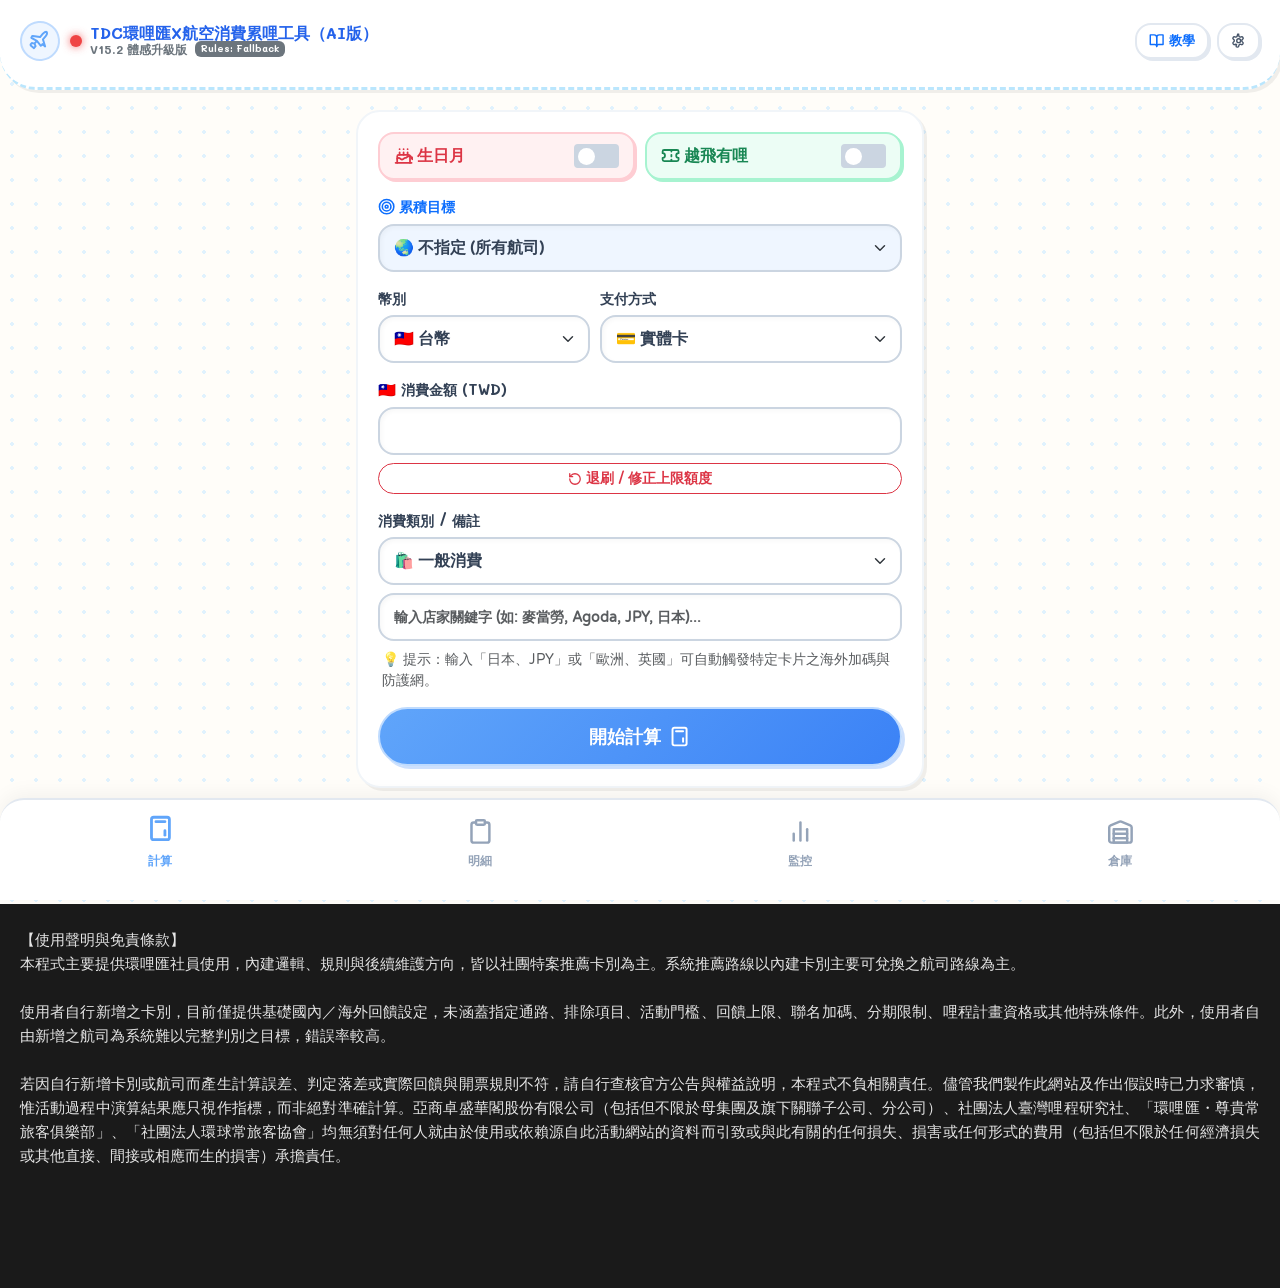
==== commit 57dbe6ec: "Add files via upload" ====
--- a/index.html
+++ b/index.html
@@ -1,599 +1,562 @@
 <!DOCTYPE html>
 <html lang="zh-TW">
 <head>
-<meta charset="UTF-8">
-<meta name="viewport" content="width=device-width, initial-scale=1.0, viewport-fit=cover">
-<title>TDC環哩匯X航空消費累哩工具（AI版） V15.2</title>
-<link href="https://fonts.googleapis.com/css2?family=Varela+Round&family=Mali:wght@500;700&family=Noto+Sans+TC:wght@400;700;900&display=swap" rel="stylesheet">
-<link href="https://cdn.jsdelivr.net/npm/bootstrap@5.3.0/dist/css/bootstrap.min.css" rel="stylesheet">
-<link href="css/style.css?v=15.2.1" rel="stylesheet">
+  <meta charset="UTF-8">
+  <meta name="viewport" content="width=device-width, initial-scale=1.0, viewport-fit=cover">
+  <title>TDC環哩匯X航空消費累哩工具（AI版） V15.2</title>
+
+  <link href="https://fonts.googleapis.com/css2?family=Varela+Round&family=Mali:wght@500;700&family=Noto+Sans+TC:wght@400;700;900&display=swap" rel="stylesheet">
+  <link href="https://cdn.jsdelivr.net/npm/bootstrap@5.3.0/dist/css/bootstrap.min.css" rel="stylesheet">
+  <link href="css/style.css" rel="stylesheet">
 </head>
 <body>
-<svg xmlns="http://www.w3.org/2000/svg" style="display: none;">
-<symbol id="icon-plane" viewBox="0 0 24 24"><path d="M17.8 19.2 16 11l3.5-3.5C21 6 21.5 4 21 3c-.5-.5-2.5 0-4.5 1.5L13 8 4.8 6.2c-.5-.1-.9.2-1.1.6L3 8l6 4-3 3-3-1-2 2 4 4 2-2-1-3 3-3 4 6 1.2-.7c.4-.2.7-.6.6-1.1z"/></symbol>
-<symbol id="icon-book" viewBox="0 0 24 24"><path d="M2 3h6a4 4 0 0 1 4 4v14a3 3 0 0 0-3-3H2z"/><path d="M22 3h-6a4 4 0 0 0-4 4v14a3 3 0 0 1 3-3h7z"/></symbol>
-<symbol id="icon-gear" viewBox="0 0 24 24"><path d="M12.22 2h-.44a2 2 0 0 0-2 2v.18a2 2 0 0 1-1 1.73l-.43.25a2 2 0 0 1-2 0l-.15-.08a2 2 0 0 0-2.73.73l-.22.38a2 2 0 0 0 .73 2.73l.15.1a2 2 0 0 1 1 1.72v.51a2 2 0 0 1-1 1.74l-.15.09a2 2 0 0 0-.73 2.73l.22.38a2 2 0 0 0 2.73.73l.15-.08a2 2 0 0 1 2 0l.43.25a2 2 0 0 1-1 1.73V20a2 2 0 0 0 2 2h.44a2 2 0 0 0 2-2v-.18a2 2 0 0 1 1-1.73l.43-.25a2 2 0 0 1 2 0l.15.08a2 2 0 0 0 2.73-.73l.22-.39a2 2 0 0 0-.73-2.73l-.15-.08a2 2 0 0 1-1-1.74v-.5a2 2 0 0 1 1-1.74l.15-.09a2 2 0 0 0 .73-2.73l-.22-.38a2 2 0 0 0-2.73-.73l-.15.08a2 2 0 0 1-2 0l-.43-.25a2 2 0 0 1-1-1.73V4a2 2 0 0 0-2-2z"/><circle cx="12" cy="12" r="3"/></symbol>
-<symbol id="icon-cake" viewBox="0 0 24 24"><path d="M20 21v-8a2 2 0 0 0-2-2H6a2 2 0 0 0-2 2v8"/><path d="M4 16s.5-1 2-1 2.5 2 4 2 2.5-2 4-2 2.5-2 4-2 2.5-2 4-2 2.5-2 4 2 2-1 2-1"/><path d="M2 21h20"/><path d="M7 8v3"/><path d="M12 8v3"/><path d="M17 8v3"/><path d="M7 4h.01"/><path d="M12 4h.01"/><path d="M17 4h.01"/></symbol>
-<symbol id="icon-ticket" viewBox="0 0 24 24"><path d="M2 9a3 3 0 0 1 0 6v2a2 2 0 0 0 2 2h16a2 2 0 0 0 2-2v-2a3 3 0 0 1 0-6V7a2 2 0 0 0-2-2H4a2 2 0 0 0-2 2v2Z"/><path d="M13 5v2"/><path d="M13 17v2"/><path d="M13 11v2"/></symbol>
-<symbol id="icon-target" viewBox="0 0 24 24"><circle cx="12" cy="12" r="10"/><circle cx="12" cy="12" r="6"/><circle cx="12" cy="12" r="2"/></symbol>
-<symbol id="icon-calc" viewBox="0 0 24 24"><rect width="16" height="20" x="4" y="2" rx="2"/><line x1="8" x2="16" y1="6" y2="6"/><line x1="16" x2="16" y1="14" y2="18"/></symbol>
-<symbol id="icon-warn" viewBox="0 0 24 24"><path d="m21.73 18-8-14a2 2 0 0 0-3.48 0l-8 14A2 2 0 0 0 4 21h16a2 2 0 0 0 1.73-3Z"/><line x1="12" x2="12" y1="9" y2="13"/><line x1="12" x2="12.01" y1="17" y2="17"/></symbol>
-<symbol id="icon-list" viewBox="0 0 24 24"><rect width="8" height="4" x="8" y="2" rx="1" ry="1"/><path d="M16 4h2a2 2 0 0 1 2 2v14a2 2 0 0 1-2 2H6a2 2 0 0 1-2-2V6a2 2 0 0 1 2-2h2"/></symbol>
-<symbol id="icon-trash" viewBox="0 0 24 24"><path d="M3 6h18"/><path d="M19 6v14c0 1-1 2-2 2H7c-1 0-2-1-2-2V6"/><path d="M8 6V4c0-1 1-2 2-2h4c1 0 2 1 2 2v2"/><line x1="10" x2="10" y1="11" y2="17"/><line x1="14" x2="14" y1="11" y2="17"/></symbol>
-<symbol id="icon-chart" viewBox="0 0 24 24"><line x1="18" x2="18" y1="20" y2="10"/><line x1="12" x2="12" y1="20" y2="4"/><line x1="6" x2="6" y1="20" y2="14"/></symbol>
-<symbol id="icon-shield" viewBox="0 0 24 24"><path d="M12 22s8-4 8-10V5l-8-3-8 3v7c0 6 8 10 8 10z"/></symbol>
-<symbol id="icon-rocket" viewBox="0 0 24 24"><path d="M4.5 16.5c-1.5 1.26-2 5-2 5s3.74-.5 5-2c.71-.84.7-2.13-.09-2.91a2.18 2.18 0 0 0-2.91-.09z"/><path d="m12 15-3-3a22 22 0 0 1 2-3.95A12.88 12.88 0 0 1 22 2c0 2.72-.78 7.5-6 11a22.35 22.35 0 0 1-4 2z"/></symbol>
-<symbol id="icon-rotate" viewBox="0 0 24 24"><path d="M8 3 4 7l4 4"/><path d="M4 7h16"/><path d="M16 21l4-4-4-4"/><path d="M20 17H4"/></symbol>
-<symbol id="icon-pen" viewBox="0 0 24 24"><path d="M17 3a2.85 2.83 0 1 1 4 4L7.5 20.5 2 22l1.5-5.5Z"/></symbol>
-<symbol id="icon-warehouse" viewBox="0 0 24 24"><path d="M22 8.35V20a2 2 0 0 1-2 2H4a2 2 0 0 1-2-2V8.35A2 2 0 0 1 3.26 6.5l8-3.2a2 2 0 0 1 1.48 0l8 3.2A2 2 0 0 1 22 8.35Z"/><path d="M6 18h12"/><path d="M6 14h12"/><rect width="12" height="12" x="6" y="10"/></symbol>
-<symbol id="icon-map" viewBox="0 0 24 24"><path d="M20 10c0 6-8 12-8 12s-8-6-8-12a8 8 0 0 1 16 0Z"/><circle cx="12" cy="10" r="3"/></symbol>
-<symbol id="icon-box" viewBox="0 0 24 24"><path d="M21 8a2 2 0 0 0-1-1.73l-7-4a2 2 0 0 0-2 0l-7 4A2 2 0 0 0 3 8v8a2 2 0 0 0 1 1.73l7 4a2 2 0 0 0 2 0l7-4A2 2 0 0 0 21 16Z"/><path d="m3.3 7 8.7 5 8.7-5"/><path d="M12 22V12"/></symbol>
-<symbol id="icon-x" viewBox="0 0 24 24"><path d="M18 6 6 18"/><path d="m6 6 12 12"/></symbol>
-<symbol id="icon-copy" viewBox="0 0 24 24"><rect width="14" height="14" x="8" y="8" rx="2" ry="2"/><path d="M4 16c-1.1 0-2-.9-2-2V4c0-1.1.9-2 2-2h10c1.1 0 2 .9 2 2"/></symbol>
-<symbol id="icon-sparkle" viewBox="0 0 24 24"><path d="m12 3-1.912 5.813a2 2 0 0 1-1.275 1.275L3 12l5.813 1.912a2 2 0 0 1 1.275 1.275L12 21l1.912-5.813a2 2 0 0 1 1.275-1.275L21 12l-5.813-1.912a2 2 0 0 1-1.275-1.275L12 3Z" fill="currentColor" stroke="none"/></symbol>
-<symbol id="icon-external" viewBox="0 0 24 24"><path d="M18 13v6a2 2 0 0 1-2 2H5a2 2 0 0 1-2-2V8a2 2 0 0 1 2-2h6"/><polyline points="15 3 21 3 21 9"/><line x1="10" x2="21" y1="14" y2="3"/></symbol>
-<symbol id="icon-refresh" viewBox="0 0 24 24"><path d="M3 12a9 9 0 1 0 9-9 9.75 9.75 0 0 0-6.74 2.74L3 8"/><path d="M3 3v5h5"/></symbol>
-<symbol id="icon-type" viewBox="0 0 24 24"><polyline points="4 7 4 4 20 4 20 7"/><line x1="9" x2="15" y1="20" y2="20"/><line x1="12" x2="12" y1="4" y2="20"/></symbol>
-</svg>
-
-<div class="header">
-<div class="tdc-flex tdc-align-center tdc-w-100">
-<div class="header-icon"><svg class="lucide"><use href="#icon-plane"/></svg></div>
-<div class="header-title tdc-flex tdc-align-center">
-<div id="sync-indicator" class="sync-dot sync-green me-2" title="點擊強制對齊最新規章" onclick="triggerSync()"></div>
-<div style="min-width: 0;">
-<h5>TDC環哩匯X航空消費累哩工具（AI版）</h5>
-<small class="text-secondary fw-bold">V15.2 體感升級版<span id="hsbc-adapter-status" class="badge bg-warning text-dark ms-2" style="font-size: 0.6rem; transform: translateY(-2px); display: inline-block;">Rules: Standby</span></small>
-</div>
-</div>
-<div class="header-btn-group">
-<button class="btn-header text-primary" onclick="openGuide()"><svg class="lucide me-1"><use href="#icon-book"/></svg> <span class="btn-text-hide">教學</span></button>
-<button class="btn-header" id="header-settings-btn" type="button"><svg class="lucide"><use href="#icon-gear"/></svg></button>
-</div>
-</div>
-</div>
-
-<div class="container-custom">
-<div id="page-calc" class="page-section">
-<div class="card-box">
-<div class="tdc-row tdc-mb-3">
-<div class="tdc-col-6">
-<label class="switch-group" id="switch-box-birthdayMode" style="background:#fff1f2; border-color:#fecdd3; box-shadow: 2px 2px 0 #fecdd3;">
-<span class="switch-label text-danger"><svg class="lucide"><use href="#icon-cake"/></svg> 生日月</span>
-<input class="form-check-input flex-shrink-0" type="checkbox" id="birthdayMode">
-</label>
-</div>
-<div class="tdc-col-6">
-<label class="switch-group" id="switch-box-flyMode" style="background:#ecfdf5; border-color:#a7f3d0; box-shadow: 2px 2px 0 #a7f3d0;">
-<span class="switch-label text-success"><svg class="lucide"><use href="#icon-ticket"/></svg> 越飛有哩</span>
-<input class="form-check-input flex-shrink-0" type="checkbox" id="flyMode">
-</label>
-</div>
-</div>
-
-<div class="tdc-mb-3">
-<label class="form-label text-primary tdc-flex tdc-align-center"><svg class="lucide me-1"><use href="#icon-target"/></svg> 累積目標</label>
-<select id="redemption-target" class="form-select border-primary" style="background-color: #eff6ff !important; border-width: 2px;">
-<option value="ALL">🌏 不指定 (所有航司)</option>
-<option value="AM_BR">🌏 亞萬 / 長榮 (AM / BR)</option>
-<option value="CI">🌸 中華航空 (CI)</option>
-</select>
-</div>
-
-<div class="tdc-row tdc-mb-1">
-<div class="tdc-col-5">
-<label class="form-label">幣別</label>
-<select id="currency-type" class="form-select" onchange="toggleFxInput(this.value)">
-<option value="TWD">🇹🇼 台幣</option>
-<option value="FOREIGN">🌎 外幣</option>
-</select>
-</div>
-<div class="tdc-col-7">
-<label class="form-label">支付方式</label>
-<select id="payment" class="form-select">
-<option value="physical">💳 實體卡</option>
-<option value="online">🌐 線上</option>
-<option value="apple_pay">🍎 Apple Pay</option>
-<option value="line_pay">🟩 LINE Pay</option>
-</select>
-<div class="small text-muted mt-2 px-1">💡 行動支付＝Apple Pay / Google Pay / Samsung Pay；第三方支付＝LINE Pay 等平台付款。</div>
-</div>
-</div>
-
-<div id="fx-input-group" class="mt-2 tdc-mb-2 p-3" style="background: #f0f9ff; border: 2px dashed #bae6fd; border-radius: 16px; display: none;">
-<div class="tdc-flex tdc-justify-between tdc-align-center tdc-mb-2">
-<label class="form-label text-primary small tdc-m-0">設定外幣與匯率</label>
-<a href="https://rate.bot.com.tw/xrt?Lang=zh-TW" target="_blank" class="small fw-bold tdc-flex tdc-align-center text-primary-dark"><svg class="lucide me-1" style="width:14px;height:14px;"><use href="#icon-external"/></svg> 牌告匯率參考</a>
-</div>
-<div class="tdc-row tdc-mb-2">
-<div class="tdc-col-5">
-<div class="input-wrapper">
-<input type="text" id="fx-currency-code" class="form-control text-center fw-bold pe-5" placeholder="如: 日本/JPY" oninput="handleCurrencyInput(this.value)">
-<button class="btn-inline-clear" type="button" onclick="clearFxCurrencyCode()">⊗</button>
-</div>
-</div>
-<div class="tdc-col-7">
-<button class="btn btn-outline-primary tdc-w-100 h-100 fw-bold rounded-pill" type="button" onclick="autoFetchFxRate()" id="btn-fetch-fx">
-<svg class="lucide me-1" style="width:16px;height:16px;"><use href="#icon-refresh"/></svg>自動帶入匯率
-</button>
-</div>
-</div>
-<div id="fx-currency-hint" class="small fw-bold text-success tdc-mb-2" style="display:none;"></div>
-<div class="tdc-flex tdc-align-center gap-2 tdc-mb-1 mt-2">
-<span class="fw-bold text-secondary" style="white-space: nowrap;">1 外幣 =</span>
-<div class="input-wrapper tdc-grow-1">
-<input type="number" id="fx-rate-input" class="form-control pe-5" placeholder="可手動修改" inputmode="decimal" min="0" step="0.0001" oninput="updateFxFeedback(true)">
-<button class="btn-inline-clear" type="button" onclick="clearInput('fx-rate-input')">⊗</button>
-</div>
-<span class="fw-bold text-secondary">TWD</span>
-</div>
-<div id="fx-feedback" class="small fw-bold mt-2" style="color: #ef4444; display: none;">
-💡 實質匯率 (含1.5%)：<span id="fx-real-rate">0</span>
-<span id="fx-manual-warning" class="text-warning ms-2" style="display:none;">(✏️ 已手動覆寫匯率)</span>
-<div id="fx-api-time" class="text-muted mt-1 fw-normal" style="font-size: 0.75rem; display: none;"></div>
-</div>
-</div>
-
-<div class="tdc-mb-3 mt-3">
-<label class="form-label" id="amount-label">🇹🇼 消費金額 (TWD)</label>
-<div class="input-wrapper">
-<input type="number" id="amount" class="form-control pe-5" placeholder=" " inputmode="decimal" oninput="checkInputStyle(this)">
-<button class="btn-inline-clear" type="button" onclick="clearInput('amount')">⊗</button>
-</div>
-<button class="btn btn-outline-danger btn-sm tdc-w-100 mt-2 rounded-pill fw-bold" onclick="toggleNegative('amount')"><svg class="lucide me-1" style="width:14px;height:14px;"><use href="#icon-refresh"/></svg>退刷 / 修正上限額度</button>
-</div>
-
-<div class="tdc-mb-3">
-<label class="form-label">消費類別 / 備註</label>
-<select id="category" class="form-select tdc-mb-2" onchange="updateKeywordPlaceholder()"></select>
-<div class="input-wrapper">
-<input type="text" id="keyword-input" class="form-control pe-5" placeholder="輸入店家關鍵字 (如: 麥當勞, Agoda, JPY, 日本)..." style="font-size:0.9rem;">
-<button class="btn-inline-clear" type="button" onclick="clearInput('keyword-input')">⊗</button>
-</div>
-<div class="small text-muted mt-2 px-1">💡 提示：輸入「日本、JPY」或「歐洲、英國」可自動觸發特定卡片之海外加碼與防護網。</div>
-</div>
-
-<button onclick="calculate()" class="btn-action">開始計算 <svg class="lucide ms-2"><use href="#icon-calc"/></svg></button>
-
-</div>
-
-<div id="fx-calc-board" class="tdc-mb-3 p-3 shadow-sm" style="background: #fdf4ff; border: 2px dashed #e879f9; border-radius: 16px; display: none;"></div>
-
-<div id="result-area" style="display: none;">
-<div id="tactical-advice-container" style="display: none;"></div>
-<div id="cards-container"></div>
-<div id="airline-links-container" class="link-row mt-3 tdc-mb-3" style="display: none;"></div>
-</div>
-</div>
-
-<div id="page-list" class="page-section" style="display:none;">
-<div class="tdc-flex tdc-justify-between align-items-end tdc-mb-3 px-1">
-<h5 class="text-primary mb-0 tdc-flex tdc-align-center"><svg class="lucide me-2"><use href="#icon-list"/></svg>待結算明細</h5>
-<span class="badge bg-secondary rounded-pill" id="pending-count" style="font-size:0.8rem;">0 筆</span>
-</div>
-<div id="transaction-list-container"></div>
-</div>
-
-<div id="page-status" class="page-section" style="display:none;">
-<div class="card-box">
-<h5 class="tdc-mb-3 text-primary tdc-flex tdc-align-center"><svg class="lucide me-2"><use href="#icon-chart"/></svg>本期總帳</h5>
-<div id="status-container"></div>
-<div class="mt-3 tdc-flex gap-2">
-<button onclick="clearCurrentStats()" class="btn btn-outline-danger tdc-grow-1 font-hand fw-bold rounded-pill">全部重置</button>
-<button onclick="batchImport()" class="btn btn-success tdc-grow-1 font-hand fw-bold rounded-pill" style="box-shadow: 2px 2px 0 #047857;">一鍵進倉</button>
-</div>
-</div>
-<div class="card-box mt-3" style="background:#fffbeb; border-color:#fde68a;">
-<h5 class="tdc-mb-3 text-warning tdc-flex tdc-align-center" style="color:#b45309;"><svg class="lucide me-2"><use href="#icon-shield"/></svg>上限小管家</h5>
-<div id="limits-container"></div>
-</div>
-</div>
-
-<div id="page-warehouse" class="page-section" style="display:none;">
-<div class="tdc-flex p-1 tdc-mb-3" style="background: #e2e8f0; border-radius: 50px; box-shadow: inset 0 2px 4px rgba(0,0,0,0.05);">
-<button class="tdc-grow-1 btn font-hand fw-bold rounded-pill" id="tab-btn-manage" onclick="switchWarehouseTab('manage')" style="color: #64748b; border:none;">資產管理</button>
-<button class="tdc-grow-1 btn font-hand fw-bold rounded-pill active" id="tab-btn-planner" onclick="switchWarehouseTab('planner')" style="background: #ffffff; color: var(--primary-dark); box-shadow: 0 2px 8px rgba(0,0,0,0.08); border:none;">兌換試算</button>
-</div>
-
-<div id="warehouse-view-manage" style="display:none;">
-<div class="input-block-card">
-<div class="input-block-title text-primary"><svg class="lucide me-2"><use href="#icon-plane"/></svg> 板塊 A：存入航空哩程</div>
-<div class="tdc-mb-2"><input id="native-airline-name" class="form-control" placeholder="航司名稱 (例如: 華航)"></div>
-<div class="tdc-mb-3"><input id="native-current" type="number" class="form-control" placeholder=" "></div>
-<button onclick="addNativeAsset()" class="btn btn-outline-primary tdc-w-100 rounded-pill font-hand fw-bold">存入帳戶</button>
-<div class="small text-muted mt-2 tdc-text-center">💡 系統將主動比對相似名稱並引導歸戶合併</div>
-</div>
-
-<div class="input-block-card" style="border-color: #cbd5e1;">
-<div class="input-block-title text-secondary"><svg class="lucide me-2"><use href="#icon-box"/></svg> 板塊 B：通用積分資產</div>
-<div class="tdc-row tdc-mb-2">
-<div class="tdc-col-7"><input id="raw-point-name" class="form-control" placeholder="名稱 (如: 萬豪, 小樹點)"></div>
-<div class="tdc-col-5"><input id="raw-point-current" type="number" class="form-control" placeholder=" "></div>
-</div>
-<button onclick="addRawAsset()" class="btn btn-outline-secondary tdc-w-100 rounded-pill font-hand fw-bold">存入資產庫</button>
-<div class="small text-muted mt-2 tdc-text-center">💡 僅記錄名稱與數量，不具備換算公式</div>
-</div>
-
-<div class="input-block-card">
-<div class="input-block-title text-warning" style="color:#d97706;"><svg class="lucide me-2"><use href="#icon-rotate"/></svg> 板塊 C：實際轉點操作</div>
-<div class="tdc-row tdc-mb-2">
-<div class="tdc-col-7"><input id="trans-source-name" class="form-control" placeholder="扣除來源 (如: 匯豐旅人)"></div>
-<div class="tdc-col-5"><input id="trans-current" type="number" class="form-control" placeholder=" "></div>
-</div>
-<div class="tdc-mb-2"><input id="trans-target-airline" class="form-control" placeholder="轉入航司 (如: 華航)"></div>
-<div class="bg-light p-2 rounded-3 border tdc-mb-3">
-<label class="small text-muted fw-bold tdc-mb-1">轉出公式 (例如: 3點 = 1哩)</label>
-<div class="tdc-flex tdc-align-center gap-2 tdc-mb-2">
-<input id="trans-unit-points" type="number" class="form-control" placeholder=" "> <span>點 =</span>
-<input id="trans-unit-miles" type="number" class="form-control" placeholder=" "> <span>哩</span>
-</div>
-<label class="small text-primary fw-bold tdc-mb-1 mt-2">✨ 額外轉換加碼 <span class="text-danger">(選填)</span></label>
-<div class="tdc-flex tdc-align-center gap-2">
-<span class="small fw-bold text-muted">每滿</span>
-<input id="trans-bonus-req" type="number" class="form-control form-control-sm" placeholder=" ">
-<span class="small fw-bold text-muted">加贈</span>
-<input id="trans-bonus-give" type="number" class="form-control form-control-sm" placeholder=" ">
-<span class="small fw-bold text-muted">哩</span>
-</div>
-</div>
-<button onclick="addTransferAsset()" class="btn btn-outline-warning tdc-w-100 rounded-pill font-hand fw-bold" style="color:#b45309; border-color:#d97706;">確認轉出並扣抵</button>
-<div class="small text-muted mt-2 tdc-text-center">💡 系統將自動扣除來源餘額，並併入目標航司</div>
-</div>
-
-<div id="warehouse-list"></div>
-</div>
-
-<div id="warehouse-view-planner">
-<div class="tdc-flex gap-2 tdc-mb-3">
-<button class="ai-btn-purple tdc-grow-1 tdc-flex flex-column tdc-align-center tdc-justify-center" onclick="startAIDiagnosis('global')">
-<svg class="tdc-mb-1" style="width:20px;height:20px;"><use href="#icon-sparkle"/></svg>
-全局資產巔峰推薦
-</button>
-<button class="ai-btn-blue tdc-grow-1 tdc-flex flex-column tdc-align-center tdc-justify-center" onclick="startAIDiagnosis('specific')">
-<svg class="tdc-mb-1" style="width:20px;height:20px;"><use href="#icon-target"/></svg>
-指定航線達成方案
-</button>
-</div>
-
-<div class="card-box" style="background: linear-gradient(to bottom, #eff6ff, #ffffff); position: relative;">
-<h5 class="tdc-mb-3 text-primary tdc-flex tdc-align-center"><svg class="lucide me-2"><use href="#icon-map"/></svg>設定全球兌換目標</h5>
-<div class="tdc-row tdc-mb-2">
-<div class="tdc-col-6"><label class="form-label small fw-bold">🛫 出發地</label>
-<select id="planner-from" class="form-select" onchange="runPlannerCalc()">
-<option value="TW">🇹🇼 台灣</option><option value="HK_MO">🇭🇰 港澳</option><option value="CN">🇨🇳 中國大陸</option><option value="NE_ASIA">🌸 東北亞</option><option value="SE_ASIA">🥥 東南亞</option>
-<option value="S_ASIA">🕌 南亞 (含馬爾地夫)</option><option value="OCEANIA">🦘 大洋洲 (含關島/帛琉)</option>
-<option value="NA_W">🗽 北美西岸</option><option value="NA_E">🍎 北美東岸</option><option value="EU">🏰 歐洲</option>
-<option value="AFRICA">🦁 非洲</option><option value="S_AMERICA">🗿 南美洲</option>
-</select>
-</div>
-<div class="tdc-col-6"><label class="form-label small fw-bold">🛬 目的地</label>
-<select id="planner-to" class="form-select" onchange="runPlannerCalc()">
-<option value="TW">🇹🇼 台灣</option><option value="HK_MO">🇭🇰 港澳</option><option value="CN">🇨🇳 中國大陸</option><option value="NE_ASIA" selected>🌸 東北亞</option><option value="SE_ASIA">🥥 東南亞</option>
-<option value="S_ASIA">🕌 南亞 (含馬爾地夫)</option><option value="OCEANIA">🦘 大洋洲 (含關島/帛琉)</option>
-<option value="NA_W">🗽 北美西岸</option><option value="NA_E">🍎 北美東岸</option><option value="EU">🏰 歐洲</option>
-<option value="AFRICA">🦁 非洲</option><option value="S_AMERICA">🗿 南美洲</option>
-</select>
-</div>
-</div>
-<div class="tdc-row tdc-mb-2">
-<div class="tdc-col-6"><label class="form-label small fw-bold">📅 出發日期</label><input type="date" id="planner-date" class="form-control" onchange="runPlannerCalc()"></div>
-<div class="tdc-col-6"><label class="form-label small fw-bold">選擇艙等</label><select id="planner-class" class="form-select" onchange="runPlannerCalc()"><option value="Y">💺 經濟艙</option><option value="C">🥂 商務艙</option><option value="F">👑 頭等艙</option></select></div>
-</div>
-
-<label class="switch-group tdc-mb-2">
-<span class="switch-label fw-bold"><svg class="lucide me-1"><use href="#icon-rotate"/></svg> 行程：<span id="trip-label">來回 (Round-trip)</span></span>
-<input class="form-check-input" type="checkbox" id="planner-trip-type" checked onchange="togglePlannerTrip()">
-</label>
-</div>
-
-<div class="tdc-mb-3 px-1 mt-3">
-<h6 class="fw-bold text-secondary tdc-mb-2 tdc-flex tdc-align-center"><svg class="lucide me-1"><use href="#icon-box"/></svg>勾選要動用的倉庫資源</h6>
-<div id="planner-asset-container"></div>
-</div>
-
-<div id="planner-results-container"></div>
-</div>
-</div>
-</div>
-
-<div class="nav-bottom">
-<button class="nav-item active" onclick="switchPage('calc', this)"><svg class="lucide"><use href="#icon-calc"/></svg>計算</button>
-<button class="nav-item" onclick="switchPage('list', this)"><div style="position:relative;"><svg class="lucide"><use href="#icon-list"/></svg><span id="nav-badge-list" class="position-absolute top-0 start-100 translate-middle badge rounded-pill bg-danger" style="display:none; font-size: 0.5rem;">0</span></div>明細</button>
-<button class="nav-item" onclick="switchPage('status', this)"><svg class="lucide"><use href="#icon-chart"/></svg>監控</button>
-<button class="nav-item" onclick="switchPage('warehouse', this)"><svg class="lucide"><use href="#icon-warehouse"/></svg>倉庫</button>
-</div>
-
-<footer class="footer-disclaimer">
-【使用聲明與免責條款】
-本程式主要提供環哩匯社員使用，內建邏輯、規則與後續維護方向，皆以社團特案推薦卡別為主。系統推薦路線以內建卡別主要可兌換之航司路線為主。
-使用者自行新增之卡別，目前僅提供基礎國內／海外回饋設定，未涵蓋指定通路、排除項目、活動門檻、回饋上限、聯名加碼、分期限制、哩程計畫資格或其他特殊條件。此外，使用者自由新增之航司為系統難以完整判別之目標，錯誤率較高。
-若因自行新增卡別或航司而產生計算誤差、判定落差或實際回饋與開票規則不符，請自行查核官方公告與權益說明，本程式不負相關責任。儘管我們製作此網站及作出假設時已力求審慎，惟活動過程中演算結果應只視作指標，而非絕對準確計算。亞商卓盛華閣股份有限公司（包括但不限於母集團及旗下關聯子公司、分公司）、社團法人臺灣哩程研究社、「環哩匯・尊貴常旅客俱樂部」、「社團法人環球常旅客協會」均無須對任何人就由於使用或依賴源自此活動網站的資料而引致或與此有關的任何損失、損害或任何形式的費用（包括但不限於任何經濟損失或其他直接、間接或相應而生的損害）承擔責任。
-</footer>
-
-<div class="modal fade" id="customConfirmModal" tabindex="-1">
-<div class="modal-dialog modal-dialog-centered">
-<div class="modal-content tdc-text-center p-4">
-<svg class="lucide text-danger mx-auto tdc-mb-3" style="width:3rem;height:3rem;"><use href="#icon-warn"/></svg>
-<p class="tdc-mb-2 fw-bold text-danger fs-5">確定要還原數據嗎？</p>
-<p class="mb-4 small text-muted">這將完全覆蓋目前手機內的所有紀錄，建議您先執行搬家備份！</p>
-<div class="tdc-flex gap-2 tdc-w-100">
-<button type="button" class="btn btn-light tdc-grow-1 rounded-pill" onclick="hideConfirmModal()">取消</button>
-<button type="button" class="btn btn-danger tdc-grow-1 rounded-pill fw-bold" id="confirm-restore-btn">確定還原</button>
-</div>
-</div>
-</div>
-</div>
-
-<div class="modal fade" id="manualAdjustModal" tabindex="-1">
-<div class="modal-dialog modal-dialog-centered">
-<div class="modal-content p-4 border-0" style="background: #fffbeb;">
-<h5 class="fw-bold tdc-mb-3 tdc-flex tdc-align-center" style="color: #b45309;"><svg class="lucide me-2"><use href="#icon-pen"/></svg> 人工微調修正</h5>
-<p class="small text-muted tdc-mb-3">若系統計算因匯率或四捨五入產生誤差，請在此輸入您實際獲取的正確數字以進行記帳：</p>
-<div class="input-wrapper tdc-mb-3">
-<input type="number" id="manual-adjust-val" class="form-control border-warning pe-5" placeholder=" " style="font-size: 1.2rem; color: #b45309 !important;">
-<button class="btn-inline-clear" type="button" onclick="clearInput('manual-adjust-val')">⊗</button>
-</div>
-<input type="hidden" id="manual-adjust-idx">
-<div class="tdc-flex gap-2">
-<button type="button" class="btn btn-light tdc-grow-1 rounded-pill" data-bs-dismiss="modal">取消</button>
-<button type="button" class="btn btn-warning text-white tdc-grow-1 rounded-pill fw-bold" onclick="confirmManualAdjust()" style="background: #f59e0b; border:none; box-shadow: 2px 2px 0 #d97706;">強制記帳</button>
-</div>
-</div>
-</div>
-</div>
-
-<div class="modal fade" id="editLimitModal" tabindex="-1">
-<div class="modal-dialog modal-dialog-centered">
-<div class="modal-content p-4 border-0" style="background: #f8fafc;">
-<h5 class="fw-bold tdc-mb-3 tdc-flex tdc-align-center text-primary-dark"><svg class="lucide me-2"><use href="#icon-pen"/></svg> 修改已消耗額度</h5>
-<p class="small text-muted tdc-mb-3">請輸入此卡片本期「已經消耗」的累積金額。系統將直接覆寫現有進度：</p>
-<div class="input-wrapper tdc-mb-3">
-<input type="number" id="edit-limit-val" class="form-control border-primary pe-5" placeholder=" " style="font-size: 1.2rem; color: #1e40af !important;">
-<button class="btn-inline-clear" type="button" onclick="clearInput('edit-limit-val')">⊗</button>
-</div>
-<input type="hidden" id="edit-limit-id">
-<div class="tdc-flex gap-2">
-<button type="button" class="btn btn-light tdc-grow-1 rounded-pill" data-bs-dismiss="modal">取消</button>
-<button type="button" class="btn btn-primary tdc-grow-1 rounded-pill fw-bold" onclick="confirmEditLimit()">確認修改</button>
-</div>
-</div>
-</div>
-</div>
-
-<div class="modal fade" id="aiIntroModal" tabindex="-1">
-<div class="modal-dialog modal-dialog-centered">
-<div class="modal-content p-4" style="background: linear-gradient(to bottom, #faf5ff, #ffffff);">
-<div class="tdc-text-center tdc-mb-3">
-<svg class="text-primary tdc-mb-2" style="width:2rem;height:2rem; color:#a855f7 !important;"><use href="#icon-sparkle"/></svg>
-<h5 class="fw-bold tdc-m-0" style="color: #4c1d95;">解鎖雙引擎 AI 戰略軍師</h5>
-</div>
-<div class="px-2 mb-4">
-<div class="tdc-flex align-items-start tdc-mb-3"><div class="fw-bold me-2 mt-1" style="color:#8b5cf6;">●</div><div class="small"><b>全局巔峰推薦</b>：掃描所有資產，主動找出單哩價值最高的隱藏航線。</div></div>
-<div class="tdc-flex align-items-start tdc-mb-3"><div class="fw-bold me-2 mt-1" style="color:#8b5cf6;">●</div><div class="small"><b>指定路徑精算</b>：鎖定您的目的地，提供直飛、聯盟、套利等多種方案對比。</div></div>
-<div class="tdc-flex align-items-start tdc-mb-3"><div class="fw-bold me-2 mt-1" style="color:#8b5cf6;">●</div><div class="small"><b>實時規章審計</b>：比對最新官方鐵律，主動糾正過時比例。</div></div>
-</div>
-<button class="btn btn-primary tdc-w-100 rounded-pill fw-bold font-hand py-2" style="background: var(--ai-purple); border:none; box-shadow: 0 4px 10px rgba(124,58,237,0.3);" onclick="goToSettingsFromAI()">前往設定解鎖</button>
-</div>
-</div>
-</div>
-
-<div class="modal fade" id="settingsModal" tabindex="-1">
-<div class="modal-dialog modal-dialog-scrollable">
-<div class="modal-content border-0">
-<div class="tdc-flex tdc-justify-between tdc-align-center tdc-mb-3 p-3 pb-0">
-<h5 class="fw-bold tdc-m-0 tdc-flex tdc-align-center"><svg class="lucide me-2 text-primary"><use href="#icon-gear"/></svg>系統設定與管理</h5>
-<button type="button" class="btn-close" data-bs-dismiss="modal"></button>
-</div>
-<div class="modal-body p-3 pt-0">
-<div class="mb-4">
-<div class="tdc-flex tdc-justify-between tdc-align-center tdc-mb-2">
-<label class="fw-bold text-primary small tdc-m-0" style="color:#6d28d9 !important;">Google Gemini API 金鑰</label>
-<a href="https://aistudio.google.com/app/apikey" target="_blank" class="small text-decoration-none fw-bold" style="color: #8b5cf6;">如何取得 Key？</a>
-</div>
-<div class="input-wrapper tdc-mb-2">
-<input type="password" id="gemini-key" class="form-control rounded-pill pe-5" placeholder="貼上金鑰解鎖雙引擎 AI">
-<button class="btn-inline-clear" type="button" onclick="clearInput('gemini-key')">⊗</button>
-</div>
-<div class="small text-secondary mt-1 mb-3 px-1" style="line-height: 1.5; text-align: justify;">
-💡 本工具為免費提供，AI 診斷需使用您個人的 Google Gemini API 金鑰。系統預設呼叫 Flash 類輕量模型，一般日常使用通常落在 Google 提供的免費額度範圍內。若您的 Google 專案已啟用付費，或您改用付費模型、超過免費額度，仍可能依官方規則計費，請自行留意額度狀況。
-</div>
-<div class="security-alert-box mt-3">
-<div class="fw-bold tdc-mb-1 tdc-flex tdc-align-center"><svg class="lucide me-1"><use href="#icon-shield"/></svg> 資安與隱私承諾</div>
-<ul class="mb-0 ps-3">
-<li>本工具為純前端架構，無第三方伺服器。</li>
-<li>金鑰僅儲存於設備本地，請安心使用。</li>
-</ul>
-</div>
-</div>
-
-<div class="mb-4">
-<div class="fw-bold tdc-mb-2 text-primary">加碼資格確認</div>
-<label class="switch-group tdc-mb-2" for="setting-hsbc-autopay">
-<span class="switch-label">匯豐 Live+ 自動扣繳 <small class="text-muted fw-normal">(精選+1%)</small></span>
-<input class="form-check-input" type="checkbox" id="setting-hsbc-autopay">
-</label>
-</div>
-
-<div class="mb-4 p-3" style="background: #f8fafc; border: 1px solid #e2e8f0; border-radius: 16px;">
-<div class="fw-bold tdc-mb-2 text-primary-dark tdc-flex tdc-align-center"><svg class="lucide me-1"><use href="#icon-target"/></svg>卡片結帳日設定 (1~31)</div>
-<div class="small text-muted tdc-mb-3">設定後將精準連動您的月度額度歸零進度</div>
-<div id="billing-days-container"></div>
-</div>
-
-<div class="mb-4">
-<div class="fw-bold tdc-mb-2 text-primary">內建神卡開關 (影響計算與監控)</div>
-<div id="builtin-cards-list"></div>
-</div>
-
-<div class="mb-4">
-<div class="fw-bold tdc-mb-2 text-primary">自訂卡片 (含客製化防護)</div>
-<div class="alert alert-warning px-3 py-2 small fw-bold tdc-mb-3" style="background-color: #fffbeb; border: 1px solid #fde68a; color: #b45309; border-radius: 12px; line-height: 1.5;">
-⚠️ 系統提醒：自訂卡片僅提供基礎回饋計算，未涵蓋活動門檻、排除項目、回饋上限等複雜條件；若有誤差請自行核對官方公告，本程式不負相關責任。
-</div>
-<div id="custom-cards-list"></div>
-<button class="btn btn-light tdc-w-100 mt-2 font-hand" onclick="addCustomCard()">+ 新增自訂卡片</button>
-</div>
-
-<div class="mb-4" style="background: #fff7ed; border: 2px dashed #fed7aa; border-radius: 20px; padding: 16px;">
-<div class="fw-bold tdc-mb-3 text-warning tdc-flex tdc-align-center" style="color:#b45309;"><svg class="lucide me-2"><use href="#icon-copy"/></svg> 💾 數據搬家中心</div>
-<button class="btn btn-warning tdc-w-100 fw-bold rounded-pill tdc-mb-2 font-hand text-white" style="background: #f59e0b; border:none; padding:12px;" onclick="exportDataMagic()">複製搬家代碼</button>
-<button class="btn btn-primary tdc-w-100 fw-bold rounded-pill font-hand" style="background: #3b82f6; border:none; padding:12px;" onclick="triggerRestoreFlow()">貼上還原代碼</button>
-</div>
-
-<button class="btn btn-primary tdc-w-100 rounded-pill fw-bold font-hand py-2 mb-3" onclick="saveSettings()">儲存設定</button>
-</div>
-</div>
-</div>
-</div>
-
-<div class="modal fade" id="aiReportModal" tabindex="-1">
-<div class="modal-dialog modal-dialog-centered modal-dialog-scrollable">
-<div class="modal-content p-3 border-0" style="background: #f8fafc;" id="ai-modal-content-wrap">
-<div class="tdc-flex tdc-justify-between tdc-align-start tdc-mb-3" style="gap:12px;">
-<h5 class="fw-bold tdc-m-0" id="ai-modal-title" style="color:#6d28d9; flex:1 1 auto; min-width:0; line-height:1.35; word-break:break-word;">
-<span class="tdc-flex tdc-align-start" style="gap:8px;">
-<svg class="flex-shrink-0" style="width:20px;height:20px; margin-top:2px;"><use href="#icon-sparkle"/></svg>
-<span>系統診斷回報</span>
-</span>
-</h5>
-<div class="tdc-flex tdc-align-center gap-2" style="flex:0 0 auto;">
-<button type="button" class="btn btn-sm btn-outline-secondary rounded-circle p-1" onclick="toggleAITextSize()" title="切換字體大小"><svg class="lucide" style="width:16px;height:16px;"><use href="#icon-type"/></svg></button>
-<button type="button" class="btn-close" data-bs-dismiss="modal"></button>
-</div>
-</div>
-<div class="modal-body p-0" id="ai-report-content"></div>
-</div>
-</div>
-</div>
-
-<div class="modal fade" id="guideModal" tabindex="-1">
-<div class="modal-dialog modal-dialog-scrollable">
-<div class="modal-content border-0">
-<div class="tdc-flex tdc-justify-between tdc-align-center tdc-mb-3 p-3 pb-0">
-<h5 class="fw-bold tdc-m-0 tdc-flex tdc-align-center text-primary-dark"><svg class="lucide me-2"><use href="#icon-book"/></svg>SOP 戰略操作指南</h5>
-<button type="button" class="btn-close" data-bs-dismiss="modal"></button>
-</div>
-<div class="modal-body p-3 pt-0">
-<div class="p-3 tdc-mb-3" style="background-color: #f0f4f3; border-left: 5px solid #84a59d; border-radius: 12px;">
-<div class="tdc-flex tdc-align-center tdc-mb-2">
-<span class="badge rounded-pill me-2" style="background:#84a59d; font-size:1rem;">1</span>
-<h6 class="fw-bold tdc-m-0" style="color:#2f4f4f;">首頁計算怎麼用</h6>
-</div>
-<ul class="small text-muted ps-3 mb-0" style="line-height:1.8;">
-<li>先輸入消費金額、付款情境與消費類別，再按「開始計算」。</li>
-<li>系統會依目前內建規則，列出最適合的卡片與預估哩程/積分。</li>
-<li>若要把結果存起來，請按卡片下方的「記帳」。</li>
-<li>若是退刷或負向修正，可使用金額欄下方的「退刷 / 修正上限額度」。</li>
-</ul>
-</div>
-
-<div class="p-3 tdc-mb-3" style="background-color: #fcf4f3; border-left: 5px solid #e5989b; border-radius: 12px;">
-<div class="tdc-flex tdc-align-center tdc-mb-2">
-<span class="badge rounded-pill me-2" style="background:#e5989b; font-size:1rem;">2</span>
-<h6 class="fw-bold tdc-m-0" style="color:#8a4f4f;">外幣模式與匯率</h6>
-</div>
-<ul class="small text-muted ps-3 mb-0" style="line-height:1.8;">
-<li>切換為「🌎 外幣」後，可直接輸入國家名稱或幣別代碼，例如：日本 / JPY、英國 / GBP。</li>
-<li>點擊「自動帶入匯率」後，系統會抓取匯率並顯示 API 提供的資料更新時間。</li>
-<li>下方會同步顯示本金折台幣、1.5% 手續費與預估總扣款金額。</li>
-<li>若手動改過匯率，系統會顯示「已手動覆寫匯率」提示。</li>
-</ul>
-</div>
-
-<div class="p-3 tdc-mb-3" style="background-color: #f0f4f8; border-left: 5px solid #95b8d1; border-radius: 12px;">
-<div class="tdc-flex tdc-align-center tdc-mb-2">
-<span class="badge rounded-pill me-2" style="background:#95b8d1; font-size:1rem;">3</span>
-<h6 class="fw-bold tdc-m-0" style="color:#4a6fa5;">監控、明細與一鍵進倉</h6>
-</div>
-<ul class="small text-muted ps-3 mb-0" style="line-height:1.8;">
-<li>「明細」會保存尚未結算的本期紀錄。</li>
-<li>「監控」可查看各卡本期累積與上限使用情況，必要時可手動編輯已消耗額度。</li>
-<li>按下「一鍵進倉」後，系統會把本期成果轉入倉庫。</li>
-<li>匯豐旅人積分與匯豐 Live+ 積分在系統內為分開資產池，會各自顯示對應夥伴與比例。</li>
-</ul>
-</div>
-
-<div class="p-3 tdc-mb-3" style="background-color: #f5f3ff; border-left: 5px solid #a855f7; border-radius: 12px;">
-<div class="tdc-flex tdc-align-center tdc-mb-2">
-<span class="badge rounded-pill me-2" style="background:#a855f7; font-size:1rem;">4</span>
-<h6 class="fw-bold tdc-m-0" style="color:#5b21b6;">倉庫與 AI 戰略模式</h6>
-</div>
-<ul class="small text-muted ps-3 mb-0" style="line-height:1.8;">
-<li>倉庫分為「資產管理」與「兌換試算」兩部分。</li>
-<li>貼上 Gemini API Key 後，可使用「全局資產巔峰推薦」與「指定航線達成方案」。</li>
-<li>AI 推薦會優先根據內建卡別可兌換之航司與既有資產進行分析。</li>
-<li>結果下方提供長榮、華航、國泰、ANA 與 ANA 換星盟連結，方便立即查詢。</li>
-</ul>
-</div>
-
-<div class="p-3 tdc-mb-2" style="background-color: #fff7ed; border-left: 5px solid #f59e0b; border-radius: 12px;">
-<div class="tdc-flex tdc-align-center tdc-mb-2">
-<span class="badge rounded-pill me-2" style="background:#f59e0b; font-size:1rem;">5</span>
-<h6 class="fw-bold tdc-m-0" style="color:#9a3412;">重要風險提醒</h6>
-</div>
-<ul class="small text-muted ps-3 mb-0" style="line-height:1.8;">
-<li>本程式以環哩匯社員常用之內建卡別與航司規則為主。</li>
-<li>自訂卡片僅提供基礎國內 / 海外回饋設定，不含通路門檻、排除項目、活動加碼、回饋上限等複雜條件。</li>
-<li>使用者自由新增之航司，系統辨識力有限，AI 推估錯誤率較高。</li>
-<li>所有回饋、轉點、兌換與開票結果，仍請以銀行與航空公司官方公告為準。</li>
-</ul>
-</div>
-</div>
-</div>
-</div>
-</div>
-
-<div class="modal fade" id="customAlertModal" tabindex="-1">
-<div class="modal-dialog modal-dialog-centered">
-<div class="modal-content tdc-text-center p-4 border-0 shadow-lg">
-<svg class="lucide text-warning tdc-mb-3 mx-auto" style="width:3rem;height:3rem;"><use href="#icon-warn"/></svg>
-<p class="mb-4 fw-bold text-secondary" id="alert-msg" style="font-size: 1.05rem; line-height: 1.5;"></p>
-<button type="button" class="btn btn-primary rounded-pill px-5 mx-auto font-hand" data-bs-dismiss="modal">我知道了</button>
-</div>
-</div>
-</div>
-
-<script src="https://cdn.jsdelivr.net/npm/bootstrap@5.3.0/dist/js/bootstrap.bundle.min.js"></script>
-<script defer src="https://gist.githubusercontent.com/r200552000/1dbfcb17d4816cfbe8e8e5be48c699ab/raw/c0c5f84eb58e7ae673f0485738eccaf7d2d8d558/ai_strategy_rules.js" onerror="console.warn('[Gist] External ai_strategy_rules.js failed to load, fallback stubs will be used.')"></script>
-<script src="js/config.js"></script>
-<script src="js/utils.js"></script>
-<script src="js/rules.js"></script>
-<script src="js/ui.js"></script>
-<script src="js/fx.js"></script>
-<script src="js/cards.js"></script>
-<script src="js/calc.js"></script>
-<script src="js/records.js"></script>
-<script src="js/warehouse.js"></script>
-<script src="js/ai.js"></script>
-<script src="js/app.js"></script>
-<script>
-document.addEventListener('DOMContentLoaded', function () {
-  var settingsBtn = document.getElementById('header-settings-btn');
-  var settingsModalEl = document.getElementById('settingsModal');
-  if (!settingsBtn || !settingsModalEl) return;
-
-  settingsBtn.addEventListener('click', function () {
-    try {
-      if (typeof openSettings === 'function') {
-        openSettings();
-        return;
-      }
-    } catch (e) {
-      console.warn('openSettings() failed, fallback to Bootstrap modal.', e);
-    }
-
-    try {
-      if (typeof bootstrap !== 'undefined' && bootstrap.Modal) {
-        bootstrap.Modal.getOrCreateInstance(settingsModalEl).show();
-      } else {
-        alert('系統發生異常，無法開啟設定頁面，請重新整理頁面。');
-      }
-    } catch (fallbackError) {
-      console.error('Fallback modal open failed:', fallbackError);
-      alert('系統發生異常，無法開啟設定頁面，請重新整理頁面。');
-    }
-  });
-});
-</script>
+  <svg xmlns="http://www.w3.org/2000/svg" style="display: none;">
+    <symbol id="icon-plane" viewBox="0 0 24 24"><path d="M17.8 19.2 16 11l3.5-3.5C21 6 21.5 4 21 3c-.5-.5-2.5 0-4.5 1.5L13 8 4.8 6.2c-.5-.1-.9.2-1.1.6L3 8l6 4-3 3-3-1-2 2 4 4 2-2-1-3 3-3 4 6 1.2-.7c.4-.2.7-.6.6-1.1z"/></symbol>
+    <symbol id="icon-book" viewBox="0 0 24 24"><path d="M2 3h6a4 4 0 0 1 4 4v14a3 3 0 0 0-3-3H2z"/><path d="M22 3h-6a4 4 0 0 0-4 4v14a3 3 0 0 1 3-3h7z"/></symbol>
+    <symbol id="icon-gear" viewBox="0 0 24 24"><path d="M12.22 2h-.44a2 2 0 0 0-2 2v.18a2 2 0 0 1-1 1.73l-.43.25a2 2 0 0 1-2 0l-.15-.08a2 2 0 0 0-2.73.73l-.22.38a2 2 0 0 0 .73 2.73l.15.1a2 2 0 0 1 1 1.72v.51a2 2 0 0 1-1 1.74l-.15.09a2 2 0 0 0-.73 2.73l.22.38a2 2 0 0 0 2.73.73l.15-.08a2 2 0 0 1 2 0l.43.25a2 2 0 0 1-1 1.73V20a2 2 0 0 0 2 2h.44a2 2 0 0 0 2-2v-.18a2 2 0 0 1 1-1.73l.43-.25a2 2 0 0 1 2 0l.15.08a2 2 0 0 0 2.73-.73l.22-.39a2 2 0 0 0-.73-2.73l-.15-.08a2 2 0 0 1-1-1.74v-.5a2 2 0 0 1 1-1.74l.15-.09a2 2 0 0 0 .73-2.73l-.22-.38a2 2 0 0 0-2.73-.73l-.15.08a2 2 0 0 1-2 0l-.43-.25a2 2 0 0 1-1-1.73V4a2 2 0 0 0-2-2z"/><circle cx="12" cy="12" r="3"/></symbol>
+    <symbol id="icon-cake" viewBox="0 0 24 24"><path d="M20 21v-8a2 2 0 0 0-2-2H6a2 2 0 0 0-2 2v8"/><path d="M4 16s.5-1 2-1 2.5 2 4 2 2.5-2 4-2 2.5-2 4-2 2.5-2 4 2 2-1 2-1"/><path d="M2 21h20"/><path d="M7 8v3"/><path d="M12 8v3"/><path d="M17 8v3"/><path d="M7 4h.01"/><path d="M12 4h.01"/><path d="M17 4h.01"/></symbol>
+    <symbol id="icon-ticket" viewBox="0 0 24 24"><path d="M2 9a3 3 0 0 1 0 6v2a2 2 0 0 0 2 2h16a2 2 0 0 0 2-2v-2a3 3 0 0 1 0-6V7a2 2 0 0 0-2-2H4a2 2 0 0 0-2 2v2Z"/><path d="M13 5v2"/><path d="M13 17v2"/><path d="M13 11v2"/></symbol>
+    <symbol id="icon-target" viewBox="0 0 24 24"><circle cx="12" cy="12" r="10"/><circle cx="12" cy="12" r="6"/><circle cx="12" cy="12" r="2"/></symbol>
+    <symbol id="icon-calc" viewBox="0 0 24 24"><rect width="16" height="20" x="4" y="2" rx="2"/><line x1="8" x2="16" y1="6" y2="6"/><line x1="16" x2="16" y1="14" y2="18"/></symbol>
+    <symbol id="icon-warn" viewBox="0 0 24 24"><path d="m21.73 18-8-14a2 2 0 0 0-3.48 0l-8 14A2 2 0 0 0 4 21h16a2 2 0 0 0 1.73-3Z"/><line x1="12" x2="12" y1="9" y2="13"/><line x1="12" x2="12.01" y1="17" y2="17"/></symbol>
+    <symbol id="icon-list" viewBox="0 0 24 24"><rect width="8" height="4" x="8" y="2" rx="1" ry="1"/><path d="M16 4h2a2 2 0 0 1 2 2v14a2 2 0 0 1-2 2H6a2 2 0 0 1-2-2V6a2 2 0 0 1 2-2h2"/></symbol>
+    <symbol id="icon-trash" viewBox="0 0 24 24"><path d="M3 6h18"/><path d="M19 6v14c0 1-1 2-2 2H7c-1 0-2-1-2-2V6"/><path d="M8 6V4c0-1 1-2 2-2h4c1 0 2 1 2 2v2"/><line x1="10" x2="10" y1="11" y2="17"/><line x1="14" x2="14" y1="11" y2="17"/></symbol>
+    <symbol id="icon-chart" viewBox="0 0 24 24"><line x1="18" x2="18" y1="20" y2="10"/><line x1="12" x2="12" y1="20" y2="4"/><line x1="6" x2="6" y1="20" y2="14"/></symbol>
+    <symbol id="icon-shield" viewBox="0 0 24 24"><path d="M12 22s8-4 8-10V5l-8-3-8 3v7c0 6 8 10 8 10z"/></symbol>
+    <symbol id="icon-rocket" viewBox="0 0 24 24"><path d="M4.5 16.5c-1.5 1.26-2 5-2 5s3.74-.5 5-2c.71-.84.7-2.13-.09-2.91a2.18 2.18 0 0 0-2.91-.09z"/><path d="m12 15-3-3a22 22 0 0 1 2-3.95A12.88 12.88 0 0 1 22 2c0 2.72-.78 7.5-6 11a22.35 22.35 0 0 1-4 2z"/></symbol>
+    <symbol id="icon-rotate" viewBox="0 0 24 24"><path d="M8 3 4 7l4 4"/><path d="M4 7h16"/><path d="M16 21l4-4-4-4"/><path d="M20 17H4"/></symbol>
+    <symbol id="icon-pen" viewBox="0 0 24 24"><path d="M17 3a2.85 2.83 0 1 1 4 4L7.5 20.5 2 22l1.5-5.5Z"/></symbol>
+    <symbol id="icon-warehouse" viewBox="0 0 24 24"><path d="M22 8.35V20a2 2 0 0 1-2 2H4a2 2 0 0 1-2-2V8.35A2 2 0 0 1 3.26 6.5l8-3.2a2 2 0 0 1 1.48 0l8 3.2A2 2 0 0 1 22 8.35Z"/><path d="M6 18h12"/><path d="M6 14h12"/><rect width="12" height="12" x="6" y="10"/></symbol>
+    <symbol id="icon-map" viewBox="0 0 24 24"><path d="M20 10c0 6-8 12-8 12s-8-6-8-12a8 8 0 0 1 16 0Z"/><circle cx="12" cy="10" r="3"/></symbol>
+    <symbol id="icon-box" viewBox="0 0 24 24"><path d="M21 8a2 2 0 0 0-1-1.73l-7-4a2 2 0 0 0-2 0l-7 4A2 2 0 0 0 3 8v8a2 2 0 0 0 1 1.73l7 4a2 2 0 0 0 2 0l7-4A2 2 0 0 0 21 16Z"/><path d="m3.3 7 8.7 5 8.7-5"/><path d="M12 22V12"/></symbol>
+    <symbol id="icon-x" viewBox="0 0 24 24"><path d="M18 6 6 18"/><path d="m6 6 12 12"/></symbol>
+    <symbol id="icon-copy" viewBox="0 0 24 24"><rect width="14" height="14" x="8" y="8" rx="2" ry="2"/><path d="M4 16c-1.1 0-2-.9-2-2V4c0-1.1.9-2 2-2h10c1.1 0 2 .9 2 2"/></symbol>
+    <symbol id="icon-sparkle" viewBox="0 0 24 24"><path d="m12 3-1.912 5.813a2 2 0 0 1-1.275 1.275L3 12l5.813 1.912a2 2 0 0 1 1.275 1.275L12 21l1.912-5.813a2 2 0 0 1 1.275-1.275L21 12l-5.813-1.912a2 2 0 0 1-1.275-1.275L12 3Z" fill="currentColor" stroke="none"/></symbol>
+    <symbol id="icon-external" viewBox="0 0 24 24"><path d="M18 13v6a2 2 0 0 1-2 2H5a2 2 0 0 1-2-2V8a2 2 0 0 1 2-2h6"/><polyline points="15 3 21 3 21 9"/><line x1="10" x2="21" y1="14" y2="3"/></symbol>
+    <symbol id="icon-refresh" viewBox="0 0 24 24"><path d="M3 12a9 9 0 1 0 9-9 9.75 9.75 0 0 0-6.74 2.74L3 8"/><path d="M3 3v5h5"/></symbol>
+    <symbol id="icon-type" viewBox="0 0 24 24"><polyline points="4 7 4 4 20 4 20 7"/><line x1="9" x2="15" y1="20" y2="20"/><line x1="12" x2="12" y1="4" y2="20"/></symbol>
+  </svg>
+
+  <div class="header">
+    <div class="tdc-flex tdc-align-center tdc-w-100">
+      <div class="header-icon"><svg class="lucide"><use href="#icon-plane"/></svg></div>
+      <div class="header-title tdc-flex tdc-align-center">
+        <div id="sync-indicator" class="sync-dot sync-green me-2" title="點擊強制對齊最新規章" onclick="triggerSync()"></div>
+        <div style="min-width: 0;">
+            <h5>TDC環哩匯X航空消費累哩工具（AI版）</h5>
+            <small class="text-secondary fw-bold">V15.2 體感升級版<span id="hsbc-adapter-status" class="badge bg-warning text-dark ms-2" style="font-size: 0.6rem; transform: translateY(-2px); display: inline-block;">Rules: Standby</span></small>
+        </div>
+      </div>
+      <div class="header-btn-group">
+          <button class="btn-header text-primary" onclick="openGuide()"><svg class="lucide me-1"><use href="#icon-book"/></svg> <span class="btn-text-hide">教學</span></button>
+          <button class="btn-header" onclick="openSettings()"><svg class="lucide"><use href="#icon-gear"/></svg></button>
+      </div>
+    </div>
+  </div>
+
+  <div class="container-custom">
+    <div id="page-calc" class="page-section">
+      <div class="card-box">
+        <div class="tdc-row tdc-mb-3">
+          <div class="tdc-col-6">
+            <label class="switch-group" id="switch-box-birthdayMode" style="background:#fff1f2; border-color:#fecdd3; box-shadow: 2px 2px 0 #fecdd3;">
+              <span class="switch-label text-danger"><svg class="lucide"><use href="#icon-cake"/></svg> 生日月</span>
+              <input class="form-check-input flex-shrink-0" type="checkbox" id="birthdayMode">
+            </label>
+          </div>
+          <div class="tdc-col-6">
+            <label class="switch-group" id="switch-box-flyMode" style="background:#ecfdf5; border-color:#a7f3d0; box-shadow: 2px 2px 0 #a7f3d0;">
+              <span class="switch-label text-success"><svg class="lucide"><use href="#icon-ticket"/></svg> 越飛有哩</span>
+              <input class="form-check-input flex-shrink-0" type="checkbox" id="flyMode">
+            </label>
+          </div>
+        </div>
+
+        <div class="tdc-mb-3">
+          <label class="form-label text-primary tdc-flex tdc-align-center"><svg class="lucide me-1"><use href="#icon-target"/></svg> 累積目標</label>
+          <select id="redemption-target" class="form-select border-primary" style="background-color: #eff6ff !important; border-width: 2px;">
+            <option value="ALL">🌏 不指定 (所有航司)</option>
+            <option value="AM_BR">🌏 亞萬 / 長榮 (AM / BR)</option>
+            <option value="CI">🌸 中華航空 (CI)</option>
+          </select>
+        </div>
+        <div class="tdc-row tdc-mb-1">
+            <div class="tdc-col-5">
+              <label class="form-label">幣別</label>
+              <select id="currency-type" class="form-select" onchange="toggleFxInput(this.value)">
+                <option value="TWD">🇹🇼 台幣</option>
+                <option value="FOREIGN">🌎 外幣</option>
+              </select>
+            </div>
+            <div class="tdc-col-7">
+              <label class="form-label">支付方式</label>
+              <select id="payment" class="form-select">
+                <option value="physical">💳 實體卡</option>
+                <option value="online">🌐 線上</option>
+                <option value="apple_pay">🍎 Apple Pay</option>
+                <option value="line_pay">🟩 LINE Pay</option>
+              </select>
+            </div>
+        </div>
+
+        <div id="fx-input-group" class="mt-2 tdc-mb-2 p-3" style="background: #f0f9ff; border: 2px dashed #bae6fd; border-radius: 16px; display: none;">
+            <div class="tdc-flex tdc-justify-between tdc-align-center tdc-mb-2">
+                <label class="form-label text-primary small tdc-m-0">設定外幣與匯率</label>
+                <a href="https://rate.bot.com.tw/xrt?Lang=zh-TW" target="_blank" class="small fw-bold tdc-flex tdc-align-center text-primary-dark"><svg class="lucide me-1" style="width:14px;height:14px;"><use href="#icon-external"/></svg> 牌告匯率參考</a>
+            </div>
+            <div class="tdc-row tdc-mb-2">
+                <div class="tdc-col-5">
+                    <div class="input-wrapper">
+                        <input type="text" id="fx-currency-code" class="form-control text-center fw-bold pe-5" placeholder="如: 日本/JPY" oninput="handleCurrencyInput(this.value)">
+                        <button class="btn-inline-clear" type="button" onclick="clearFxCurrencyCode()">⊗</button>
+                    </div>
+                </div>
+                <div class="tdc-col-7">
+                    <button class="btn btn-outline-primary tdc-w-100 h-100 fw-bold rounded-pill" type="button" onclick="autoFetchFxRate()" id="btn-fetch-fx">
+                        <svg class="lucide me-1" style="width:16px;height:16px;"><use href="#icon-refresh"/></svg>自動帶入匯率
+                    </button>
+                </div>
+            </div>
+            <div id="fx-currency-hint" class="small fw-bold text-success tdc-mb-2" style="display:none;"></div>
+            <div class="tdc-flex tdc-align-center gap-2 tdc-mb-1 mt-2">
+                <span class="fw-bold text-secondary" style="white-space: nowrap;">1 外幣 =</span>
+                <div class="input-wrapper tdc-grow-1">
+                    <input type="number" id="fx-rate-input" class="form-control pe-5" placeholder="可手動修改" inputmode="decimal" min="0" step="0.0001" oninput="updateFxFeedback(true)">
+                    <button class="btn-inline-clear" type="button" onclick="clearInput('fx-rate-input')">⊗</button>
+                </div>
+                <span class="fw-bold text-secondary">TWD</span>
+            </div>
+            <div id="fx-feedback" class="small fw-bold mt-2" style="color: #ef4444; display: none;">
+                💡 實質匯率 (含1.5%)：<span id="fx-real-rate">0</span>
+                <span id="fx-manual-warning" class="text-warning ms-2" style="display:none;">(✏️ 已手動覆寫匯率)</span>
+                <div id="fx-api-time" class="text-muted mt-1 fw-normal" style="font-size: 0.75rem; display: none;"></div>
+            </div>
+        </div>
+
+        <div class="tdc-mb-3 mt-3">
+          <label class="form-label" id="amount-label">🇹🇼 消費金額 (TWD)</label>
+          <div class="input-wrapper">
+            <input type="number" id="amount" class="form-control pe-5" placeholder=" " inputmode="decimal" oninput="checkInputStyle(this)">
+            <button class="btn-inline-clear" type="button" onclick="clearInput('amount')">⊗</button>
+          </div>
+          <button class="btn btn-outline-danger btn-sm tdc-w-100 mt-2 rounded-pill fw-bold" onclick="toggleNegative('amount')"><svg class="lucide me-1" style="width:14px;height:14px;"><use href="#icon-refresh"/></svg>退刷 / 修正上限額度</button>
+        </div>
+
+        <div class="tdc-mb-3">
+          <label class="form-label">消費類別 / 備註</label>
+          <select id="category" class="form-select tdc-mb-2" onchange="updateKeywordPlaceholder()"></select>
+          <div class="input-wrapper">
+            <input type="text" id="keyword-input" class="form-control pe-5" placeholder="輸入店家關鍵字 (如: 麥當勞, Agoda, JPY, 日本)..." style="font-size:0.9rem;">
+            <button class="btn-inline-clear" type="button" onclick="clearInput('keyword-input')">⊗</button>
+          </div>
+          <div class="small text-muted mt-2 px-1">💡 提示：輸入「日本、JPY」或「歐洲、英國」可自動觸發特定卡片之海外加碼與防護網。</div>
+        </div>
+
+        <button onclick="calculate()" class="btn-action">開始計算 <svg class="lucide ms-2"><use href="#icon-calc"/></svg></button>
+      </div>
+
+      <div id="fx-calc-board" class="tdc-mb-3 p-3 shadow-sm" style="background: #fdf4ff; border: 2px dashed #e879f9; border-radius: 16px; display: none;"></div>
+
+      <div id="result-area" style="display: none;">
+        <div id="tactical-advice-container" style="display: none;"></div>
+        <div id="cards-container"></div>
+        <div id="airline-links-container" class="link-row mt-3 tdc-mb-3" style="display: none;"></div>
+      </div>
+    </div>
+
+    <div id="page-list" class="page-section" style="display:none;">
+        <div class="tdc-flex tdc-justify-between align-items-end tdc-mb-3 px-1">
+            <h5 class="text-primary mb-0 tdc-flex tdc-align-center"><svg class="lucide me-2"><use href="#icon-list"/></svg>待結算明細</h5>
+            <span class="badge bg-secondary rounded-pill" id="pending-count" style="font-size:0.8rem;">0 筆</span>
+        </div>
+        <div id="transaction-list-container"></div>
+    </div>
+
+    <div id="page-status" class="page-section" style="display:none;">
+      <div class="card-box">
+        <h5 class="tdc-mb-3 text-primary tdc-flex tdc-align-center"><svg class="lucide me-2"><use href="#icon-chart"/></svg>本期總帳</h5>
+        <div id="status-container"></div>
+        <div class="mt-3 tdc-flex gap-2">
+           <button onclick="clearCurrentStats()" class="btn btn-outline-danger tdc-grow-1 font-hand fw-bold rounded-pill">全部重置</button>
+           <button onclick="batchImport()" class="btn btn-success tdc-grow-1 font-hand fw-bold rounded-pill" style="box-shadow: 2px 2px 0 #047857;">一鍵進倉</button>
+        </div>
+      </div>
+      <div class="card-box mt-3" style="background:#fffbeb; border-color:#fde68a;">
+        <h5 class="tdc-mb-3 text-warning tdc-flex tdc-align-center" style="color:#b45309;"><svg class="lucide me-2"><use href="#icon-shield"/></svg>上限小管家</h5>
+        <div id="limits-container"></div>
+      </div>
+    </div>
+
+    <div id="page-warehouse" class="page-section" style="display:none;">
+        <div class="tdc-flex p-1 tdc-mb-3" style="background: #e2e8f0; border-radius: 50px; box-shadow: inset 0 2px 4px rgba(0,0,0,0.05);">
+            <button class="tdc-grow-1 btn font-hand fw-bold rounded-pill" id="tab-btn-manage" onclick="switchWarehouseTab('manage')" style="color: #64748b; border:none;">資產管理</button>
+            <button class="tdc-grow-1 btn font-hand fw-bold rounded-pill active" id="tab-btn-planner" onclick="switchWarehouseTab('planner')" style="background: #ffffff; color: var(--primary-dark); box-shadow: 0 2px 8px rgba(0,0,0,0.08); border:none;">兌換試算</button>
+        </div>
+
+        <div id="warehouse-view-manage" style="display:none;">
+            <div class="input-block-card">
+                <div class="input-block-title text-primary"><svg class="lucide me-2"><use href="#icon-plane"/></svg> 板塊 A：存入航空哩程</div>
+                <div class="tdc-mb-2"><input id="native-airline-name" class="form-control" placeholder="航司名稱 (例如: 華航)"></div>
+                <div class="tdc-mb-3"><input id="native-current" type="number" class="form-control" placeholder=" "></div>
+                <button onclick="addNativeAsset()" class="btn btn-outline-primary tdc-w-100 rounded-pill font-hand fw-bold">存入帳戶</button>
+                <div class="small text-muted mt-2 tdc-text-center">💡 系統將主動比對相似名稱並引導歸戶合併</div>
+            </div>
+
+            <div class="input-block-card" style="border-color: #cbd5e1;">
+                <div class="input-block-title text-secondary"><svg class="lucide me-2"><use href="#icon-box"/></svg> 板塊 B：通用積分資產</div>
+                <div class="tdc-row tdc-mb-2">
+                    <div class="tdc-col-7"><input id="raw-point-name" class="form-control" placeholder="名稱 (如: 萬豪, 小樹點)"></div>
+                    <div class="tdc-col-5"><input id="raw-point-current" type="number" class="form-control" placeholder=" "></div>
+                </div>
+                <button onclick="addRawAsset()" class="btn btn-outline-secondary tdc-w-100 rounded-pill font-hand fw-bold">存入資產庫</button>
+                <div class="small text-muted mt-2 tdc-text-center">💡 僅記錄名稱與數量，不具備換算公式</div>
+            </div>
+
+            <div class="input-block-card">
+                <div class="input-block-title text-warning" style="color:#d97706;"><svg class="lucide me-2"><use href="#icon-rotate"/></svg> 板塊 C：實際轉點操作</div>
+                <div class="tdc-row tdc-mb-2">
+                    <div class="tdc-col-7"><input id="trans-source-name" class="form-control" placeholder="扣除來源 (如: 匯豐旅人)"></div>
+                    <div class="tdc-col-5"><input id="trans-current" type="number" class="form-control" placeholder=" "></div>
+                </div>
+                <div class="tdc-mb-2"><input id="trans-target-airline" class="form-control" placeholder="轉入航司 (如: 華航)"></div>
+                <div class="bg-light p-2 rounded-3 border tdc-mb-3">
+                    <label class="small text-muted fw-bold tdc-mb-1">轉出公式 (例如: 3點 = 1哩)</label>
+                    <div class="tdc-flex tdc-align-center gap-2 tdc-mb-2">
+                        <input id="trans-unit-points" type="number" class="form-control" placeholder=" "> <span>點 =</span>
+                        <input id="trans-unit-miles" type="number" class="form-control" placeholder=" "> <span>哩</span>
+                    </div>
+                    <label class="small text-primary fw-bold tdc-mb-1 mt-2">✨ 額外轉換加碼 <span class="text-danger">(選填)</span></label>
+                    <div class="tdc-flex tdc-align-center gap-2">
+                        <span class="small fw-bold text-muted">每滿</span>
+                        <input id="trans-bonus-req" type="number" class="form-control form-control-sm" placeholder=" ">
+                        <span class="small fw-bold text-muted">加贈</span>
+                        <input id="trans-bonus-give" type="number" class="form-control form-control-sm" placeholder=" ">
+                        <span class="small fw-bold text-muted">哩</span>
+                    </div>
+                </div>
+                <button onclick="addTransferAsset()" class="btn btn-outline-warning tdc-w-100 rounded-pill font-hand fw-bold" style="color:#b45309; border-color:#d97706;">確認轉出並扣抵</button>
+                <div class="small text-muted mt-2 tdc-text-center">💡 系統將自動扣除來源餘額，並併入目標航司</div>
+            </div>
+
+            <div id="warehouse-list"></div>
+        </div>
+        <div id="warehouse-view-planner">
+            <div class="tdc-flex gap-2 tdc-mb-3">
+                <button class="ai-btn-purple tdc-grow-1 tdc-flex flex-column tdc-align-center tdc-justify-center" onclick="startAIDiagnosis('global')">
+                    <svg class="tdc-mb-1" style="width:20px;height:20px;"><use href="#icon-sparkle"/></svg>
+                    全局資產巔峰推薦
+                </button>
+                <button class="ai-btn-blue tdc-grow-1 tdc-flex flex-column tdc-align-center tdc-justify-center" onclick="startAIDiagnosis('specific')">
+                    <svg class="tdc-mb-1" style="width:20px;height:20px;"><use href="#icon-target"/></svg>
+                    指定航線達成方案
+                </button>
+            </div>
+
+            <div class="card-box" style="background: linear-gradient(to bottom, #eff6ff, #ffffff); position: relative;">
+              <h5 class="tdc-mb-3 text-primary tdc-flex tdc-align-center"><svg class="lucide me-2"><use href="#icon-map"/></svg>設定全球兌換目標</h5>
+              <div class="tdc-row tdc-mb-2">
+                  <div class="tdc-col-6"><label class="form-label small fw-bold">🛫 出發地</label>
+                      <select id="planner-from" class="form-select" onchange="runPlannerCalc()">
+                          <option value="TW">🇹🇼 台灣</option><option value="HK_MO">🇭🇰 港澳</option><option value="CN">🇨🇳 中國大陸</option><option value="NE_ASIA">🌸 東北亞</option><option value="SE_ASIA">🥥 東南亞</option>
+                          <option value="S_ASIA">🕌 南亞 (含馬爾地夫)</option><option value="OCEANIA">🦘 大洋洲 (含關島/帛琉)</option>
+                          <option value="NA_W">🗽 北美西岸</option><option value="NA_E">🍎 北美東岸</option><option value="EU">🏰 歐洲</option>
+                          <option value="AFRICA">🦁 非洲</option><option value="S_AMERICA">🗿 南美洲</option>
+                      </select>
+                  </div>
+                  <div class="tdc-col-6"><label class="form-label small fw-bold">🛬 目的地</label>
+                      <select id="planner-to" class="form-select" onchange="runPlannerCalc()">
+                          <option value="TW">🇹🇼 台灣</option><option value="HK_MO">🇭🇰 港澳</option><option value="CN">🇨🇳 中國大陸</option><option value="NE_ASIA" selected>🌸 東北亞</option><option value="SE_ASIA">🥥 東南亞</option>
+                          <option value="S_ASIA">🕌 南亞 (含馬爾地夫)</option><option value="OCEANIA">🦘 大洋洲 (含關島/帛琉)</option>
+                          <option value="NA_W">🗽 北美西岸</option><option value="NA_E">🍎 北美東岸</option><option value="EU">🏰 歐洲</option>
+                          <option value="AFRICA">🦁 非洲</option><option value="S_AMERICA">🗿 南美洲</option>
+                      </select>
+                  </div>
+              </div>
+              <div class="tdc-row tdc-mb-2">
+                <div class="tdc-col-6"><label class="form-label small fw-bold">📅 出發日期</label><input type="date" id="planner-date" class="form-control" onchange="runPlannerCalc()"></div>
+                <div class="tdc-col-6"><label class="form-label small fw-bold">選擇艙等</label><select id="planner-class" class="form-select" onchange="runPlannerCalc()"><option value="Y">💺 經濟艙</option><option value="C">🥂 商務艙</option><option value="F">👑 頭等艙</option></select></div>
+              </div>
+
+              <label class="switch-group tdc-mb-2">
+                <span class="switch-label fw-bold"><svg class="lucide me-1"><use href="#icon-rotate"/></svg> 行程：<span id="trip-label">來回 (Round-trip)</span></span>
+                <input class="form-check-input" type="checkbox" id="planner-trip-type" checked onchange="togglePlannerTrip()">
+              </label>
+            </div>
+
+            <div class="tdc-mb-3 px-1 mt-3">
+                <h6 class="fw-bold text-secondary tdc-mb-2 tdc-flex tdc-align-center"><svg class="lucide me-1"><use href="#icon-box"/></svg>勾選要動用的倉庫資源</h6>
+                <div id="planner-asset-container"></div>
+            </div>
+
+            <div id="planner-results-container"></div>
+        </div>
+    </div>
+  </div>
+
+  <div class="nav-bottom">
+    <button class="nav-item active" onclick="switchPage('calc', this)"><svg class="lucide"><use href="#icon-calc"/></svg>計算</button>
+    <button class="nav-item" onclick="switchPage('list', this)"><div style="position:relative;"><svg class="lucide"><use href="#icon-list"/></svg><span id="nav-badge-list" class="position-absolute top-0 start-100 translate-middle badge rounded-pill bg-danger" style="display:none; font-size: 0.5rem;">0</span></div>明細</button>
+    <button class="nav-item" onclick="switchPage('status', this)"><svg class="lucide"><use href="#icon-chart"/></svg>監控</button>
+    <button class="nav-item" onclick="switchPage('warehouse', this)"><svg class="lucide"><use href="#icon-warehouse"/></svg>倉庫</button>
+  </div>
+
+  <footer class="footer-disclaimer">
+    【使用聲明與免責條款】<br>
+    本程式主要提供環哩匯社員使用，內建邏輯、規則與後續維護方向，皆以社團特案推薦卡別為主。系統推薦路線以內建卡別主要可兌換之航司路線為主。<br><br>
+    使用者自行新增之卡別，目前僅提供基礎國內／海外回饋設定，未涵蓋指定通路、排除項目、活動門檻、回饋上限、聯名加碼、分期限制、哩程計畫資格或其他特殊條件。此外，使用者自由新增之航司為系統難以完整判別之目標，錯誤率較高。<br><br>
+    若因自行新增卡別或航司而產生計算誤差、判定落差或實際回饋與開票規則不符，請自行查核官方公告與權益說明，本程式不負相關責任。儘管我們製作此網站及作出假設時已力求審慎，惟活動過程中演算結果應只視作指標，而非絕對準確計算。亞商卓盛華閣股份有限公司（包括但不限於母集團及旗下關聯子公司、分公司）、社團法人臺灣哩程研究社、「環哩匯・尊貴常旅客俱樂部」、「社團法人環球常旅客協會」均無須對任何人就由於使用或依賴源自此活動網站的資料而引致或與此有關的任何損失、損害或任何形式的費用（包括但不限於任何經濟損失或其他直接、間接或相應而生的損害）承擔責任。
+  </footer>
+
+  <div class="modal fade" id="customConfirmModal" tabindex="-1">
+    <div class="modal-dialog modal-dialog-centered">
+      <div class="modal-content tdc-text-center p-4">
+        <svg class="lucide text-danger mx-auto tdc-mb-3" style="width:3rem;height:3rem;"><use href="#icon-warn"/></svg>
+        <p class="tdc-mb-2 fw-bold text-danger fs-5">確定要還原數據嗎？</p>
+        <p class="mb-4 small text-muted">這將完全覆蓋目前手機內的所有紀錄，建議您先執行搬家備份！</p>
+        <div class="tdc-flex gap-2 tdc-w-100">
+          <button type="button" class="btn btn-light tdc-grow-1 rounded-pill" onclick="hideConfirmModal()">取消</button>
+          <button type="button" class="btn btn-danger tdc-grow-1 rounded-pill fw-bold" id="confirm-restore-btn">確定還原</button>
+        </div>
+      </div>
+    </div>
+  </div>
+
+  <div class="modal fade" id="manualAdjustModal" tabindex="-1">
+    <div class="modal-dialog modal-dialog-centered">
+      <div class="modal-content p-4 border-0" style="background: #fffbeb;">
+        <h5 class="fw-bold tdc-mb-3 tdc-flex tdc-align-center" style="color: #b45309;"><svg class="lucide me-2"><use href="#icon-pen"/></svg> 人工微調修正</h5>
+        <p class="small text-muted tdc-mb-3">若系統計算因匯率或四捨五入產生誤差，請在此輸入您實際獲取的正確數字以進行記帳：</p>
+        <div class="input-wrapper tdc-mb-3">
+            <input type="number" id="manual-adjust-val" class="form-control border-warning pe-5" placeholder=" " style="font-size: 1.2rem; color: #b45309 !important;">
+            <button class="btn-inline-clear" type="button" onclick="clearInput('manual-adjust-val')">⊗</button>
+        </div>
+        <input type="hidden" id="manual-adjust-idx">
+        <div class="tdc-flex gap-2">
+          <button type="button" class="btn btn-light tdc-grow-1 rounded-pill" data-bs-dismiss="modal">取消</button>
+          <button type="button" class="btn btn-warning text-white tdc-grow-1 rounded-pill fw-bold" onclick="confirmManualAdjust()" style="background: #f59e0b; border:none; box-shadow: 2px 2px 0 #d97706;">強制記帳</button>
+        </div>
+      </div>
+    </div>
+  </div>
+
+  <div class="modal fade" id="editLimitModal" tabindex="-1">
+    <div class="modal-dialog modal-dialog-centered">
+      <div class="modal-content p-4 border-0" style="background: #f8fafc;">
+        <h5 class="fw-bold tdc-mb-3 tdc-flex tdc-align-center text-primary-dark"><svg class="lucide me-2"><use href="#icon-pen"/></svg> 修改已消耗額度</h5>
+        <p class="small text-muted tdc-mb-3">請輸入此卡片本期「已經消耗」的累積金額。系統將直接覆寫現有進度：</p>
+        <div class="input-wrapper tdc-mb-3">
+            <input type="number" id="edit-limit-val" class="form-control border-primary pe-5" placeholder=" " style="font-size: 1.2rem; color: #1e40af !important;">
+            <button class="btn-inline-clear" type="button" onclick="clearInput('edit-limit-val')">⊗</button>
+        </div>
+        <input type="hidden" id="edit-limit-id">
+        <div class="tdc-flex gap-2">
+          <button type="button" class="btn btn-light tdc-grow-1 rounded-pill" data-bs-dismiss="modal">取消</button>
+          <button type="button" class="btn btn-primary tdc-grow-1 rounded-pill fw-bold" onclick="confirmEditLimit()">確認修改</button>
+        </div>
+      </div>
+    </div>
+  </div>
+
+  <div class="modal fade" id="aiIntroModal" tabindex="-1">
+    <div class="modal-dialog modal-dialog-centered">
+      <div class="modal-content p-4" style="background: linear-gradient(to bottom, #faf5ff, #ffffff);">
+        <div class="tdc-text-center tdc-mb-3">
+            <svg class="text-primary tdc-mb-2" style="width:2rem;height:2rem; color:#a855f7 !important;"><use href="#icon-sparkle"/></svg>
+            <h5 class="fw-bold tdc-m-0" style="color: #4c1d95;">解鎖雙引擎 AI 戰略軍師</h5>
+        </div>
+        <div class="px-2 mb-4">
+          <div class="tdc-flex align-items-start tdc-mb-3"><div class="fw-bold me-2 mt-1" style="color:#8b5cf6;">●</div><div class="small"><b>全局巔峰推薦</b>：掃描所有資產，主動找出單哩價值最高的隱藏航線。</div></div>
+          <div class="tdc-flex align-items-start tdc-mb-3"><div class="fw-bold me-2 mt-1" style="color:#8b5cf6;">●</div><div class="small"><b>指定路徑精算</b>：鎖定您的目的地，提供直飛、聯盟、套利等多種方案對比。</div></div>
+          <div class="tdc-flex align-items-start tdc-mb-3"><div class="fw-bold me-2 mt-1" style="color:#8b5cf6;">●</div><div class="small"><b>實時規章審計</b>：比對最新官方鐵律，主動糾正過時比例。</div></div>
+        </div>
+        <button class="btn btn-primary tdc-w-100 rounded-pill fw-bold font-hand py-2" style="background: var(--ai-purple); border:none; box-shadow: 0 4px 10px rgba(124,58,237,0.3);" onclick="goToSettingsFromAI()">前往設定解鎖</button>
+      </div>
+    </div>
+  </div>
+
+  <div class="modal fade" id="settingsModal" tabindex="-1">
+    <div class="modal-dialog modal-dialog-scrollable">
+      <div class="modal-content">
+        <div class="tdc-flex tdc-justify-between tdc-align-center tdc-mb-3">
+            <h5 class="fw-bold tdc-m-0 tdc-flex tdc-align-center"><svg class="lucide me-2 text-primary"><use href="#icon-gear"/></svg>系統設定與管理</h5>
+            <button type="button" class="btn-close" data-bs-dismiss="modal"></button>
+        </div>
+        <div class="modal-body p-0">
+          <div class="mb-4">
+            <div class="tdc-flex tdc-justify-between tdc-align-center tdc-mb-2">
+              <label class="fw-bold text-primary small tdc-m-0" style="color:#6d28d9 !important;">Google Gemini API 金鑰</label>
+              <a href="https://aistudio.google.com/app/apikey" target="_blank" class="small text-decoration-none fw-bold" style="color: #8b5cf6;">如何取得 Key？</a>
+            </div>
+            <div class="input-wrapper tdc-mb-2">
+                <input type="password" id="gemini-key" class="form-control rounded-pill pe-5" placeholder="貼上金鑰解鎖雙引擎 AI">
+                <button class="btn-inline-clear" type="button" onclick="clearInput('gemini-key')">⊗</button>
+            </div>
+            <div class="small text-secondary mt-1 mb-3 px-1" style="line-height: 1.5; text-align: justify;">
+              💡 本工具為免費提供，AI 診斷需使用您個人的 Google Gemini API 金鑰。系統預設呼叫 Flash 類輕量模型，一般日常使用通常落在 Google 提供的免費額度範圍內。若您的 Google 專案已啟用付費，或您改用付費模型、超過免費額度，仍可能依官方規則計費，請自行留意額度狀況。
+            </div>
+            <div style="display:none;">
+            <div class="tdc-flex tdc-justify-between tdc-align-center mt-3 tdc-mb-2">
+              <label class="fw-bold text-danger small tdc-m-0">GitHub Gist Token (維護者權限)</label>
+            </div>
+            <div class="input-wrapper">
+                <input type="password" id="github-token" class="form-control rounded-pill border-danger pe-5" placeholder="一般使用者請留空">
+                <button class="btn-inline-clear" type="button" onclick="clearInput('github-token')">⊗</button>
+            </div>
+            <div class="small text-muted mt-1 px-2">填寫此欄位，AI 戰報將自動產出 rules.json 補丁代碼區塊。</div>
+            </div>
+            <div class="security-alert-box mt-3">
+              <div class="fw-bold tdc-mb-1 tdc-flex tdc-align-center"><svg class="lucide me-1"><use href="#icon-shield"/></svg> 資安與隱私承諾</div>
+              <ul class="mb-0 ps-3">
+                <li>本工具為純前端架構，無第三方伺服器。</li>
+                <li>金鑰僅儲存於設備本地，請安心使用。</li>
+              </ul>
+            </div>
+          </div>
+          <div class="mb-4">
+            <div class="fw-bold tdc-mb-2 text-primary">加碼資格確認</div>
+            <label class="switch-group tdc-mb-2" for="setting-hsbc-autopay">
+                <span class="switch-label">匯豐 Live+ 自動扣繳 <small class="text-muted fw-normal">(精選+1%)</small></span>
+                <input class="form-check-input" type="checkbox" id="setting-hsbc-autopay">
+            </label>
+          </div>
+          <div class="mb-4 p-3" style="background: #f8fafc; border: 1px solid #e2e8f0; border-radius: 16px;">
+            <div class="fw-bold tdc-mb-2 text-primary-dark tdc-flex tdc-align-center"><svg class="lucide me-1"><use href="#icon-target"/></svg>卡片結帳日設定 (1~31)</div>
+            <div class="small text-muted tdc-mb-3">設定後將精準連動您的月度額度歸零進度</div>
+            <div id="billing-days-container"></div>
+          </div>
+          <div class="mb-4">
+            <div class="fw-bold tdc-mb-2 text-primary">內建神卡開關 (影響計算與監控)</div>
+            <div id="builtin-cards-list"></div>
+          </div>
+          <div class="mb-4">
+            <div class="fw-bold tdc-mb-2 text-primary">自訂卡片 (含客製化防護)</div>
+            <div class="alert alert-warning px-3 py-2 small fw-bold tdc-mb-3" style="background-color: #fffbeb; border: 1px solid #fde68a; color: #b45309; border-radius: 12px; line-height: 1.5;">
+              ⚠️ 系統提醒：自訂卡片僅提供基礎回饋計算，未涵蓋活動門檻、排除項目、回饋上限等複雜條件；若有誤差請自行核對官方公告，本程式不負相關責任。
+            </div>
+            <div id="custom-cards-list"></div>
+            <button class="btn btn-light tdc-w-100 mt-2 font-hand" onclick="addCustomCard()">+ 新增自訂卡片</button>
+          </div>
+          <div class="mb-4" style="background: #fff7ed; border: 2px dashed #fed7aa; border-radius: 20px; padding: 16px;">
+            <div class="fw-bold tdc-mb-3 text-warning tdc-flex tdc-align-center" style="color:#b45309;"><svg class="lucide me-2"><use href="#icon-copy"/></svg> 💾 數據搬家中心</div>
+            <button class="btn btn-warning tdc-w-100 fw-bold rounded-pill tdc-mb-2 font-hand text-white" style="background: #f59e0b; border:none; padding:12px;" onclick="exportDataMagic()">複製搬家代碼</button>
+            <button class="btn btn-primary tdc-w-100 fw-bold rounded-pill font-hand" style="background: #3b82f6; border:none; padding:12px;" onclick="triggerRestoreFlow()">貼上還原代碼</button>
+          </div>
+          <button class="btn btn-primary tdc-w-100 rounded-pill fw-bold font-hand py-2 mb-3" onclick="saveSettings()">儲存設定</button>
+        </div>
+      </div>
+    </div>
+  </div>
+
+  <div class="modal fade" id="aiReportModal" tabindex="-1">
+    <div class="modal-dialog modal-dialog-centered modal-dialog-scrollable">
+      <div class="modal-content p-3 border-0" style="background: #f8fafc;" id="ai-modal-content-wrap">
+        <div class="tdc-flex tdc-justify-between tdc-align-center tdc-mb-3">
+          <h5 class="fw-bold tdc-m-0 tdc-flex tdc-align-center" id="ai-modal-title" style="color: #6d28d9;"><svg class="me-2" style="width:20px;height:20px;"><use href="#icon-sparkle"/></svg>系統診斷回報</h5>
+          <div class="tdc-flex tdc-align-center gap-2">
+            <button type="button" class="btn btn-sm btn-outline-secondary rounded-circle p-1" onclick="toggleAITextSize()" title="切換字體大小"><svg class="lucide" style="width:16px;height:16px;"><use href="#icon-type"/></svg></button>
+            <button type="button" class="btn-close" data-bs-dismiss="modal"></button>
+          </div>
+        </div>
+        <div class="modal-body p-0" id="ai-report-content"></div>
+      </div>
+    </div>
+  </div>
+
+  <div class="modal fade" id="guideModal" tabindex="-1">
+    <div class="modal-dialog modal-dialog-scrollable">
+      <div class="modal-content border-0">
+        <div class="tdc-flex tdc-justify-between tdc-align-center tdc-mb-3 p-3 pb-0">
+          <h5 class="fw-bold tdc-m-0 tdc-flex tdc-align-center text-primary-dark"><svg class="lucide me-2"><use href="#icon-book"/></svg>SOP 戰略操作指南</h5>
+          <button type="button" class="btn-close" data-bs-dismiss="modal"></button>
+        </div>
+        <div class="modal-body p-3 pt-0">
+          <div class="p-3 tdc-mb-3" style="background-color: #f0f4f3; border-left: 5px solid #84a59d; border-radius: 12px;">
+            <div class="tdc-flex tdc-align-center tdc-mb-2">
+              <span class="badge rounded-pill me-2" style="background:#84a59d; font-size:1rem;">1</span>
+              <h6 class="fw-bold tdc-m-0" style="color:#2f4f4f;">首頁計算怎麼用</h6>
+            </div>
+            <ul class="small text-muted ps-3 mb-0" style="line-height:1.8;">
+              <li>先輸入消費金額、支付方式與類別，再按「開始計算」。</li>
+              <li>系統會依目前內建規則，列出最適合的卡片與預估哩程/積分。</li>
+              <li>若要把結果存起來，請按卡片下方的「記帳」。</li>
+              <li>若是退刷或負向修正，可使用金額欄下方的「退刷 / 修正上限額度」。</li>
+            </ul>
+          </div>
+          <div class="p-3 tdc-mb-3" style="background-color: #fcf4f3; border-left: 5px solid #e5989b; border-radius: 12px;">
+            <div class="tdc-flex tdc-align-center tdc-mb-2">
+              <span class="badge rounded-pill me-2" style="background:#e5989b; font-size:1rem;">2</span>
+              <h6 class="fw-bold tdc-m-0" style="color:#8a4f4f;">外幣模式與匯率</h6>
+            </div>
+            <ul class="small text-muted ps-3 mb-0" style="line-height:1.8;">
+              <li>切換為「🌎 外幣」後，可直接輸入國家名稱或幣別代碼，例如：日本 / JPY、英國 / GBP。</li>
+              <li>點擊「自動帶入匯率」後，系統會抓取匯率並顯示 API 提供的資料更新時間。</li>
+              <li>下方會同步顯示本金折台幣、1.5% 手續費與預估總扣款金額。</li>
+              <li>若手動改過匯率，系統會顯示「已手動覆寫匯率」提示。</li>
+            </ul>
+          </div>
+          <div class="p-3 tdc-mb-3" style="background-color: #f0f4f8; border-left: 5px solid #95b8d1; border-radius: 12px;">
+            <div class="tdc-flex tdc-align-center tdc-mb-2">
+              <span class="badge rounded-pill me-2" style="background:#95b8d1; font-size:1rem;">3</span>
+              <h6 class="fw-bold tdc-m-0" style="color:#4a6fa5;">監控、明細與一鍵進倉</h6>
+            </div>
+            <ul class="small text-muted ps-3 mb-0" style="line-height:1.8;">
+              <li>「明細」會保存尚未結算的本期紀錄。</li>
+              <li>「監控」可查看各卡本期累積與上限使用情況，必要時可手動編輯已消耗額度。</li>
+              <li>按下「一鍵進倉」後，系統會把本期成果轉入倉庫。</li>
+              <li>匯豐旅人積分與匯豐 Live+ 積分在系統內為分開資產池，會各自顯示對應夥伴與比例。</li>
+            </ul>
+          </div>
+          <div class="p-3 tdc-mb-3" style="background-color: #f5f3ff; border-left: 5px solid #a855f7; border-radius: 12px;">
+            <div class="tdc-flex tdc-align-center tdc-mb-2">
+              <span class="badge rounded-pill me-2" style="background:#a855f7; font-size:1rem;">4</span>
+              <h6 class="fw-bold tdc-m-0" style="color:#5b21b6;">倉庫與 AI 戰略模式</h6>
+            </div>
+            <ul class="small text-muted ps-3 mb-0" style="line-height:1.8;">
+              <li>倉庫分為「資產管理」與「兌換試算」兩部分。</li>
+              <li>貼上 Gemini API Key 後，可使用「全局資產巔峰推薦」與「指定航線達成方案」。</li>
+              <li>AI 推薦會優先根據內建卡別可兌換之航司與既有資產進行分析。</li>
+              <li>結果下方提供長榮、華航、國泰、ANA 與 ANA 換星盟連結，方便立即查詢。</li>
+            </ul>
+          </div>
+          <div class="p-3 tdc-mb-2" style="background-color: #fff7ed; border-left: 5px solid #f59e0b; border-radius: 12px;">
+            <div class="tdc-flex tdc-align-center tdc-mb-2">
+              <span class="badge rounded-pill me-2" style="background:#f59e0b; font-size:1rem;">5</span>
+              <h6 class="fw-bold tdc-m-0" style="color:#9a3412;">重要風險提醒</h6>
+            </div>
+            <ul class="small text-muted ps-3 mb-0" style="line-height:1.8;">
+              <li>本程式以環哩匯社員常用之內建卡別與航司規則為主。</li>
+              <li>自訂卡片僅提供基礎國內 / 海外回饋設定，不含通路門檻、排除項目、活動加碼、回饋上限等複雜條件。</li>
+              <li>使用者自由新增之航司，系統辨識力有限，AI 推估錯誤率較高。</li>
+              <li>所有回饋、轉點、兌換與開票結果，仍請以銀行與航空公司官方公告為準。</li>
+            </ul>
+          </div>
+        </div>
+      </div>
+    </div>
+  </div>
+
+  <div class="modal fade" id="customAlertModal" tabindex="-1">
+    <div class="modal-dialog modal-dialog-centered">
+      <div class="modal-content tdc-text-center p-4 border-0 shadow-lg">
+        <svg class="lucide text-warning tdc-mb-3 mx-auto" style="width:3rem;height:3rem;"><use href="#icon-warn"/></svg>
+        <p class="mb-4 fw-bold text-secondary" id="alert-msg" style="font-size: 1.05rem; line-height: 1.5;"></p>
+        <button type="button" class="btn btn-primary rounded-pill px-5 mx-auto font-hand" data-bs-dismiss="modal">我知道了</button>
+      </div>
+    </div>
+  </div>
+
+  <script src="https://cdn.jsdelivr.net/npm/bootstrap@5.3.0/dist/js/bootstrap.bundle.min.js"></script>
+  <script src="https://gist.githubusercontent.com/r200552000/1dbfcb17d4816cfbe8e8e5be48c699ab/raw/c0c5f84eb58e7ae673f0485738eccaf7d2d8d558/ai_strategy_rules.js" onerror="console.warn('[Gist] External ai_strategy_rules.js failed to load, fallback stubs will be used.')"></script>
+  <script src="js/config.js"></script>
+  <script src="js/utils.js"></script>
+  <script src="js/rules.js"></script>
+  <script src="js/ui.js"></script>
+  <script src="js/fx.js"></script>
+  <script src="js/cards.js"></script>
+  <script src="js/calc.js"></script>
+  <script src="js/records.js"></script>
+  <script src="js/warehouse.js"></script>
+  <script src="js/ai.js"></script>
+  <script src="js/app.js"></script>
 </body>
 </html>
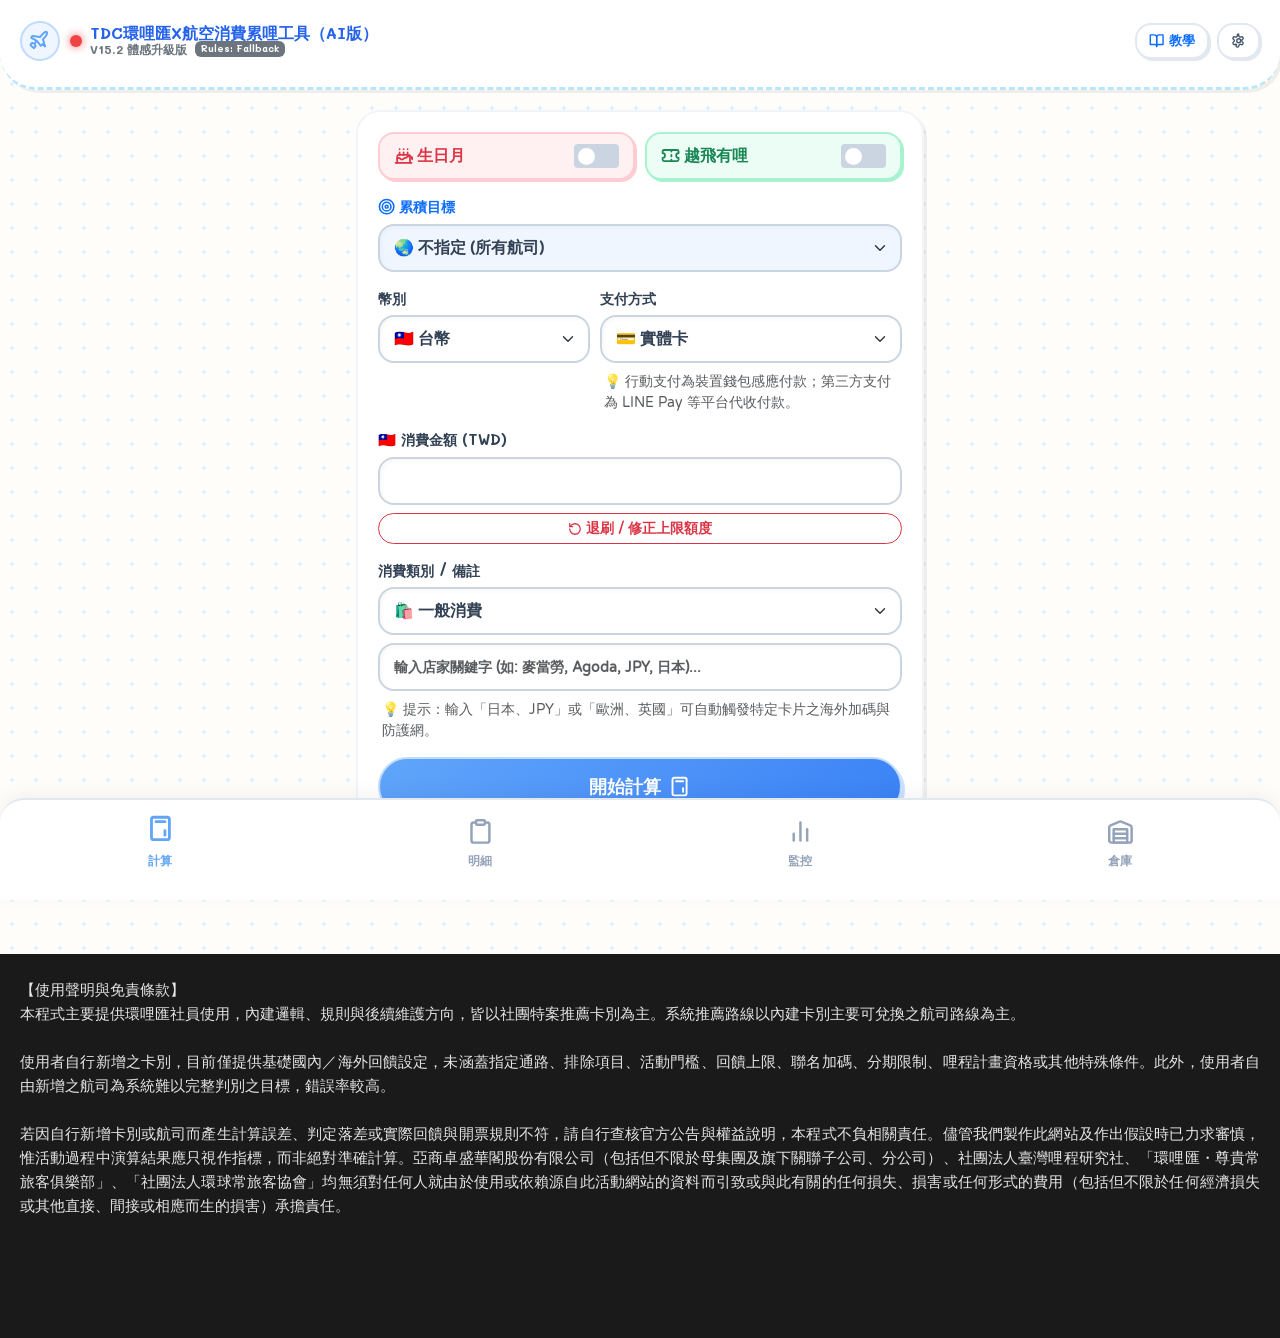
==== commit 1006a6b4: "Update index.html" ====
--- a/index.html
+++ b/index.html
@@ -93,9 +93,10 @@
               <select id="payment" class="form-select">
                 <option value="physical">💳 實體卡</option>
                 <option value="online">🌐 線上</option>
-                <option value="apple_pay">🍎 Apple Pay</option>
-                <option value="line_pay">🟩 LINE Pay</option>
+                <option value="apple_pay">📱 行動支付（Apple Pay / Google Pay / Samsung Pay）</option>
+                <option value="line_pay">🟩 第三方支付（LINE Pay）</option>
               </select>
+              <div class="small text-muted mt-2 px-1">💡 行動支付為裝置錢包感應付款；第三方支付為 LINE Pay 等平台代收付款。</div>
             </div>
         </div>
 
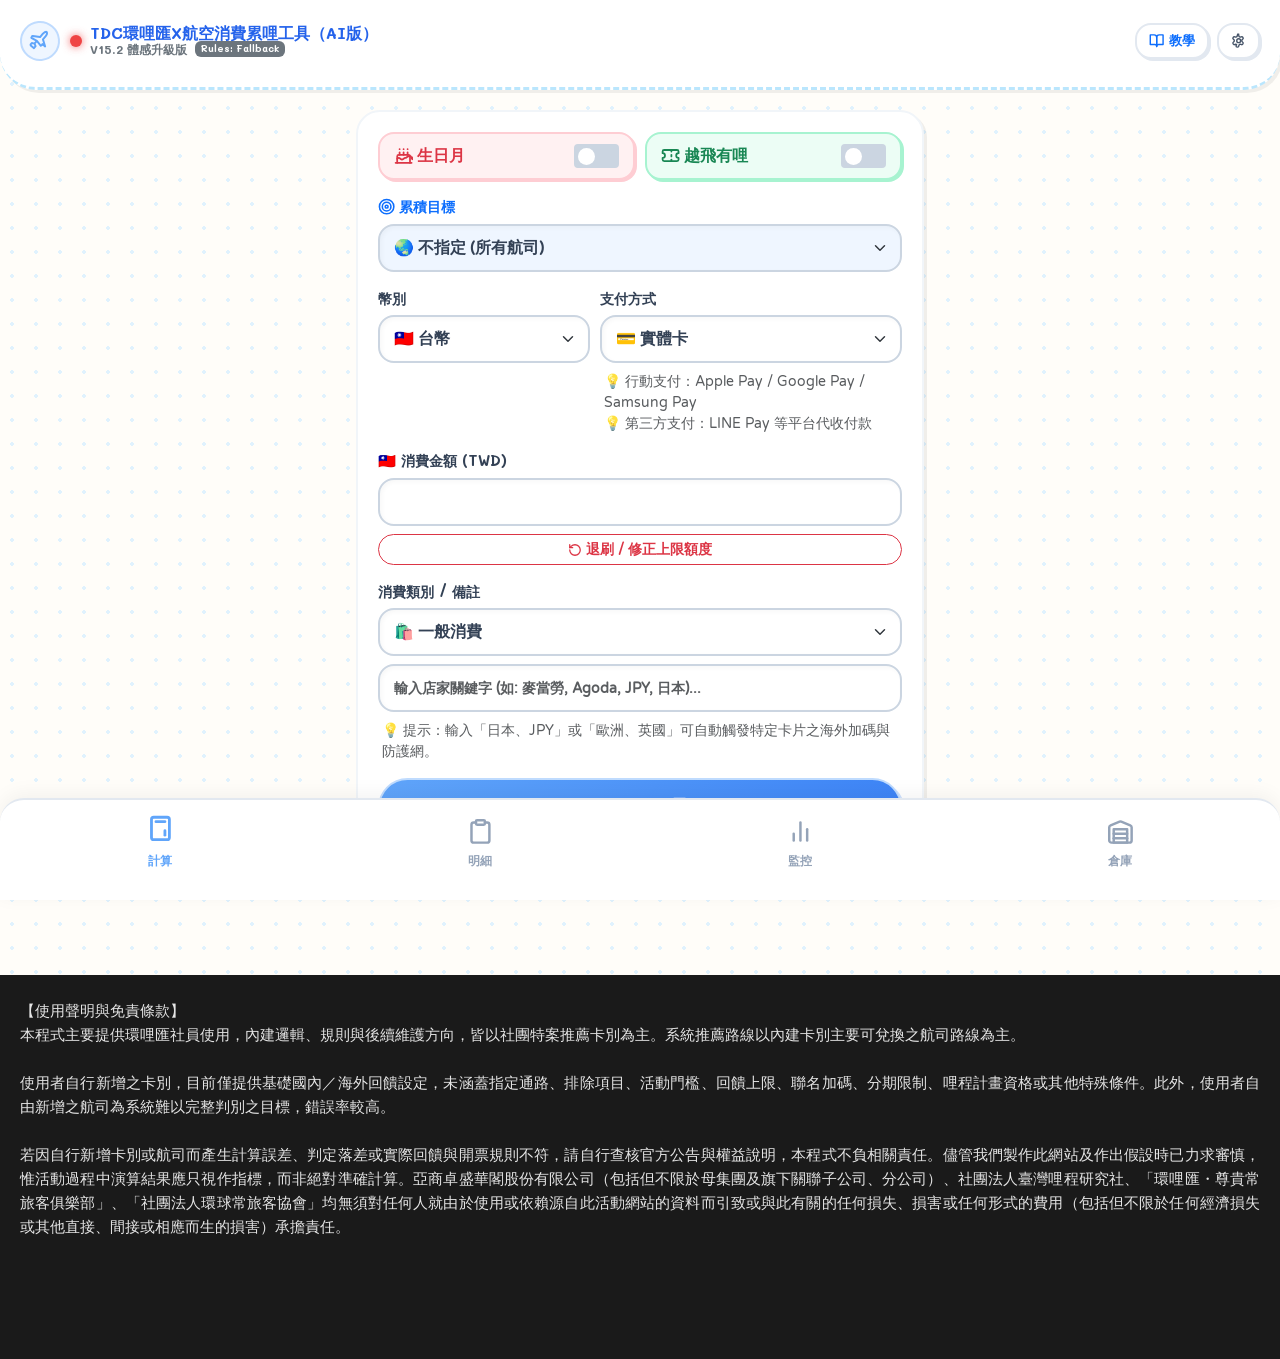
==== commit 78f547a3: "Update index.html" ====
--- a/index.html
+++ b/index.html
@@ -93,10 +93,13 @@
               <select id="payment" class="form-select">
                 <option value="physical">💳 實體卡</option>
                 <option value="online">🌐 線上</option>
-                <option value="apple_pay">📱 行動支付（Apple Pay / Google Pay / Samsung Pay）</option>
-                <option value="line_pay">🟩 第三方支付（LINE Pay）</option>
+                <option value="apple_pay">📱 行動支付</option>
+                <option value="line_pay">🟩 第三方支付</option>
               </select>
-              <div class="small text-muted mt-2 px-1">💡 行動支付為裝置錢包感應付款；第三方支付為 LINE Pay 等平台代收付款。</div>
+              <div class="small text-muted mt-2 px-1">
+                💡 行動支付：Apple Pay / Google Pay / Samsung Pay<br>
+                💡 第三方支付：LINE Pay 等平台代收付款
+              </div>
             </div>
         </div>
 
